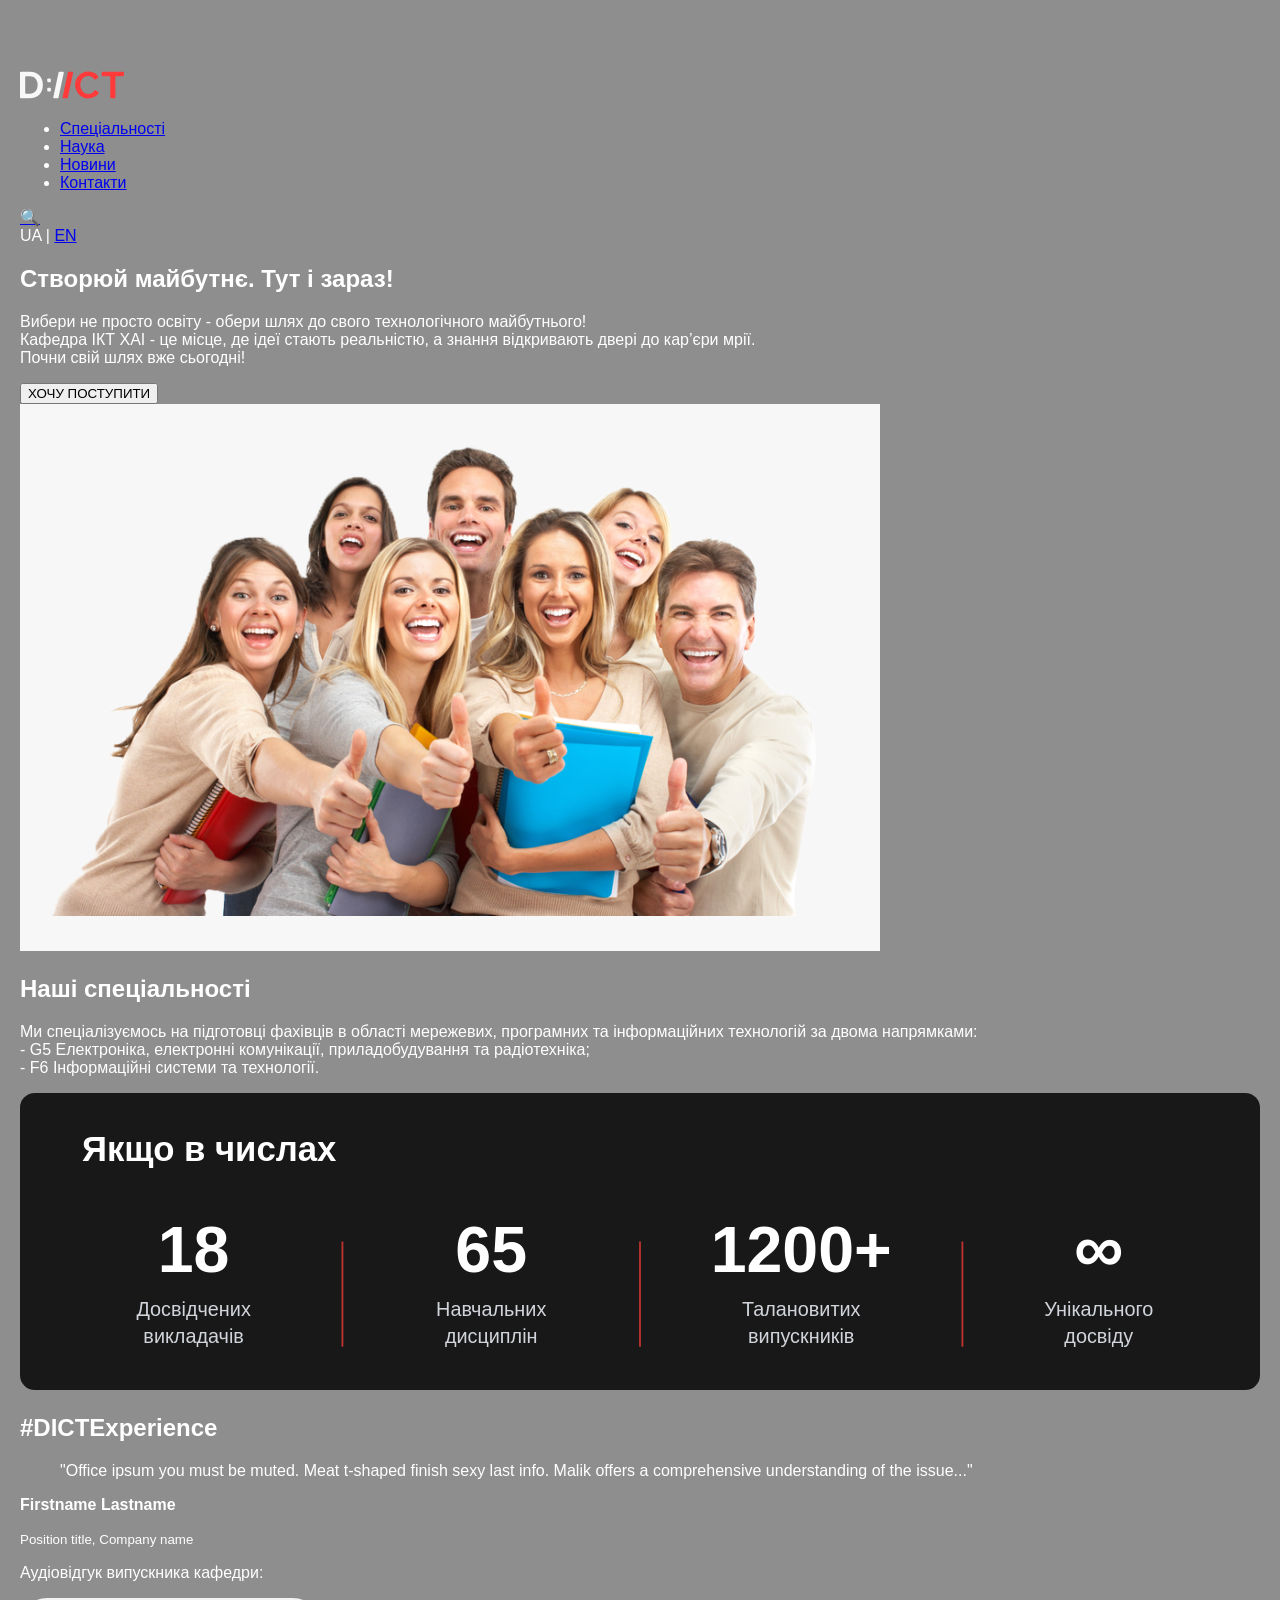
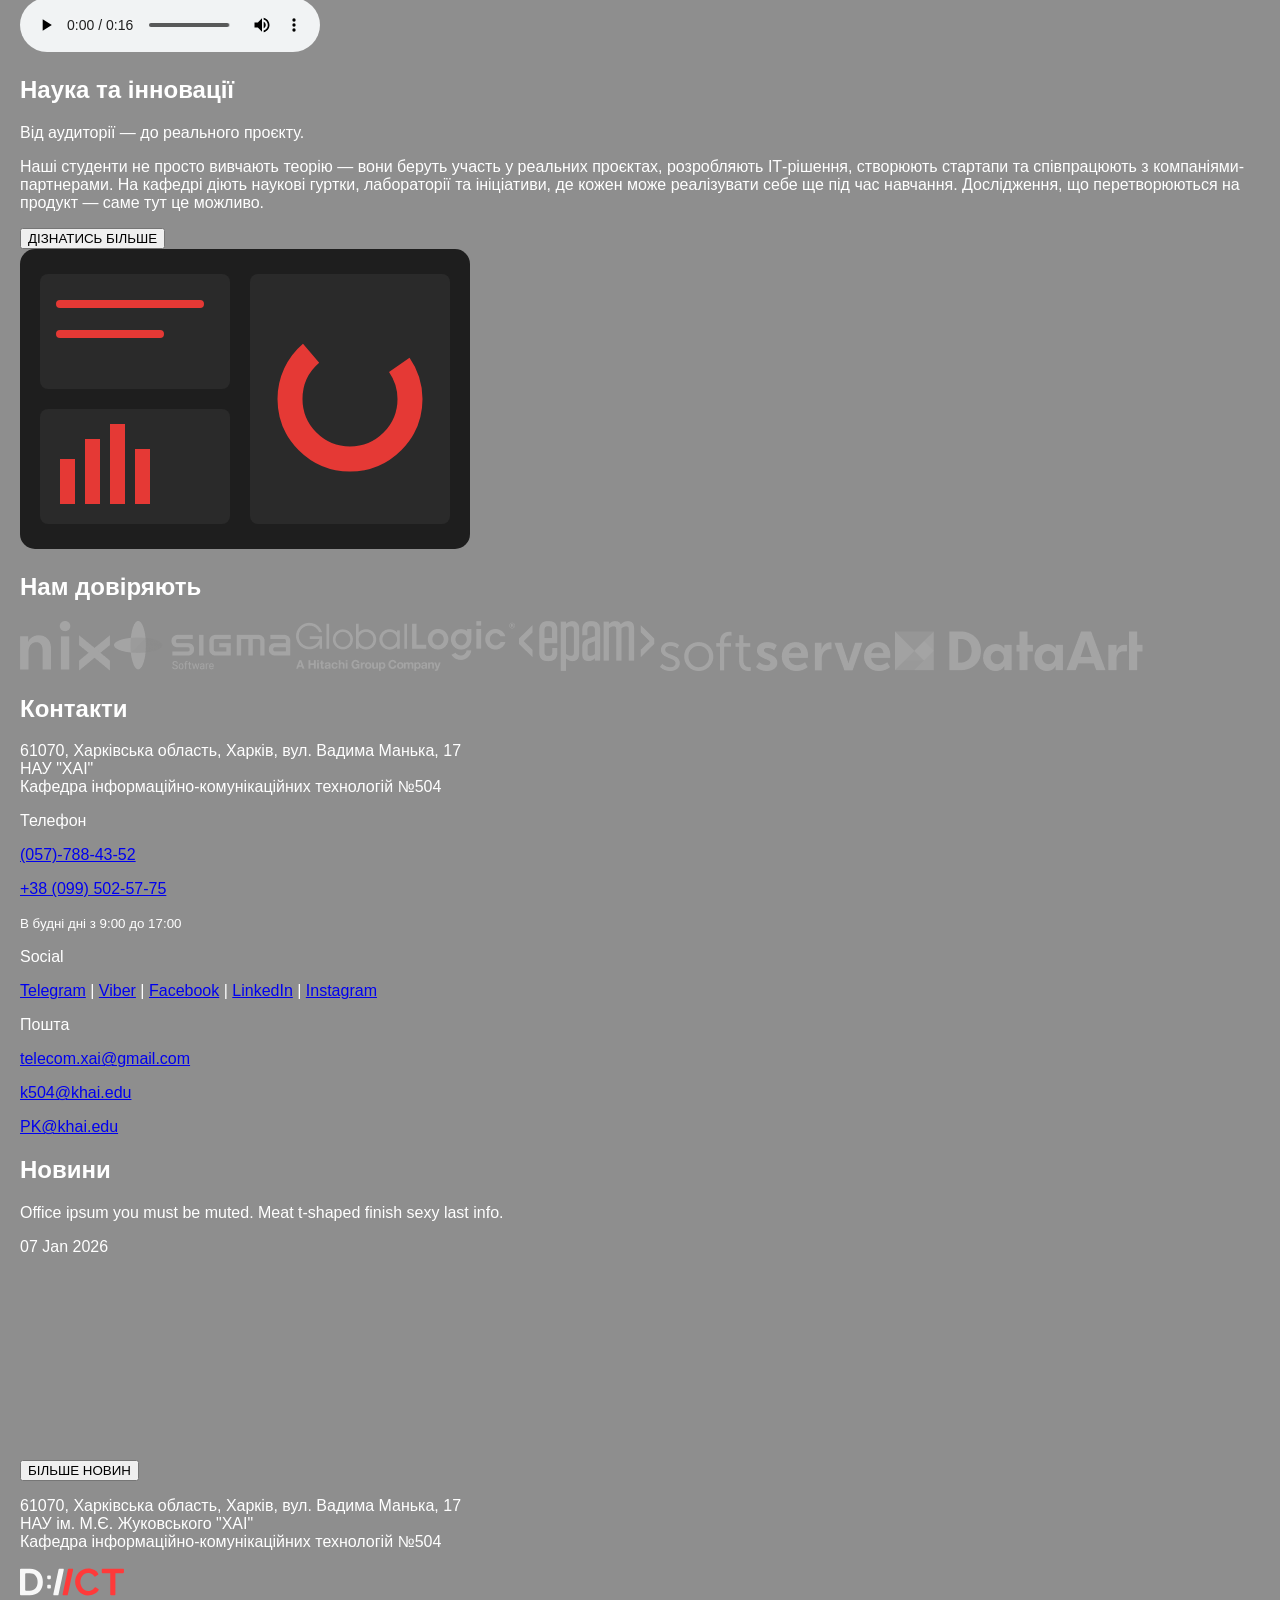
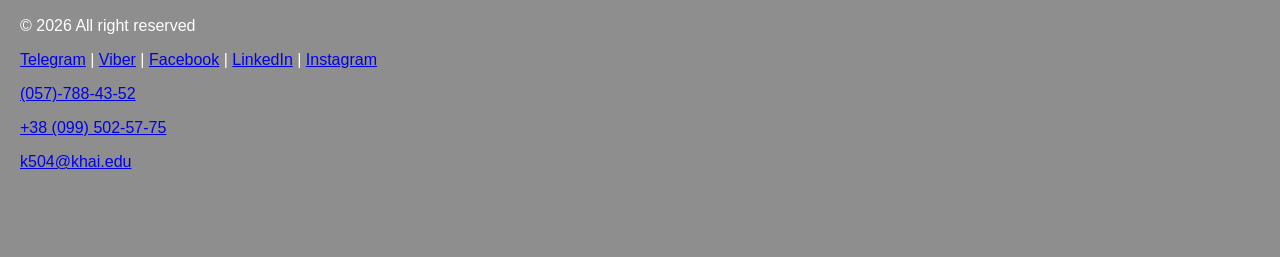
==== index.html @ b4840b9c "Add structural and media elements Practical work #3: structural and media elements" ====
<!doctype html>
<html lang="uk">

<head>
    <meta charset="UTF-8">
    <meta name="viewport"
          content="width=device-width, user-scalable=no, initial-scale=1.0, maximum-scale=1.0, minimum-scale=1.0">
    <meta http-equiv="X-UA-Compatible" content="ie=edge">
    <title>Homepage | Department of Information and Communication Technologies</title>
    <link rel="stylesheet" href="css/style.css">
</head>

<body>

<!-- Верхній колонтитул сайту -->
<header>
    <a href="#" class="logo">
        <img src="images/logo.svg" alt="Логотип кафедри ІКТ" title="Кафедра ІКТ №504">
    </a>

    <nav>
        <ul>
            <li><a href="#specialties">Спеціальності</a></li>
            <li><a href="#science">Наука</a></li>
            <li><a href="#news">Новини</a></li>
            <li><a href="#contact">Контакти</a></li>
        </ul>
    </nav>

    <div class="header-actions">
        <a href="#" class="search-btn" title="Пошук по сайту">🔍</a>
        <div class="lang-switch">
            <span>UA</span> | <a href="#">EN</a>
        </div>
    </div>
</header>

<!-- Основна частина сторінки -->
<main>

    <!-- Банер сайту -->
    <section id="banner">
        <div class="banner-content">
            <h1>Створюй майбутнє. Тут і зараз!</h1>
            <p>
                Вибери не просто освіту - обери шлях до свого технологічного майбутнього!<br>
                Кафедра ІКТ ХАІ - це місце, де ідеї стають реальністю, а знання відкривають двері до кар’єри мрії.<br>
                Почни свій шлях вже сьогодні!
            </p>
            <button type="button">ХОЧУ ПОСТУПИТИ</button>
        </div>
        <div class="banner-media">
            <img src="images/banner-student.png" alt="Студент кафедри ІКТ" title="Створюй майбутнє разом з ІКТ">
        </div>
    </section>

    <!-- Розділ "Наші спеціальності" -->
    <section id="specialties">
        <h2>Наші спеціальності</h2>
        <p>
            Ми спеціалізуємось на підготовці фахівців в області мережевих,
            програмних та інформаційних технологій за двома напрямками: <br>
            - G5 Електроніка, електронні комунікації, приладобудування та радіотехніка;<br>
            - F6 Інформаційні системи та технології.
    </section>

    <!-- Розділ "Якщо в числах" -->
    <section id="stats">
        <img src="images/stats.svg" alt="Кафедра ІКТ у числах" title="Статистика кафедри ІКТ">
    </section>

    <!-- Розділ з відгуками випускників -->
    <section id="reviews">
        <h2>#DICTExperience</h2>
        <div class="reviews-carousel">
            <article class="review-card">
                <blockquote>"Office ipsum you must be muted. Meat t-shaped finish sexy last info. Malik offers a comprehensive understanding of the issue..."</blockquote>
                <p><strong>Firstname Lastname</strong></p>
                <small>Position title, Company name</small>
            </article>
        </div>

        <!-- Аудіоелемент з керуванням відтворенням -->
        <div class="audio-feedback">
            <p>Аудіовідгук випускника кафедри:</p>
            <audio controls>
                <source src="media/audio-review.mp3" type="audio/mpeg">
                <!-- Не знайшла реальні аудіовідгуки.-->
            </audio>
        </div>
    </section>

    <!-- Розділ "Наука та інновації" -->
    <section id="science">
        <div class="science-content">
            <h2>Наука та інновації</h2>
            <p>Від аудиторії — до реального проєкту.</p>
            <p>
                Наші студенти не просто вивчають теорію — вони беруть участь у реальних проєктах, розробляють ІТ-рішення,
                створюють стартапи та співпрацюють з компаніями-партнерами. На кафедрі діють наукові гуртки, лабораторії та
                ініціативи, де кожен може реалізувати себе ще під час навчання.
                Дослідження, що перетворюються на продукт — саме тут це можливо.
            </p>
            <button type="button">ДІЗНАТИСЬ БІЛЬШЕ</button>
        </div>
        <div class="science-media">
            <img src="images/science-dashboard.svg" alt="Панель аналітики та науки" title="Наука та інновації в ІКТ">
        </div>
    </section>

    <!-- Розділ "Нам довіряють" -->
    <section id="partners">
        <h2>Нам довіряють</h2>
        <div class="partners-logos">
            <img src="images/nix.png" alt="Логотип NIX" title="Компанія NIX">
            <img src="images/sigma.png" alt="Логотип Sigma Software" title="Компанія Sigma Software">
            <img src="images/globallogic.png" alt="Логотип GlobalLogic" title="Компанія GlobalLogic">
            <img src="images/epam.png" alt="Логотип EPAM" title="Компанія EPAM">
            <img src="images/softserve.png" alt="Логотип SoftServe" title="Компанія SoftServe">
            <img src="images/dataart.png" alt="Логотип DataArt" title="Компанія DataArt">
        </div>
    </section>

    <!-- Розділ "Контакти" -->
    <section id="contact">
        <h2>Контакти</h2>
        <p>61070, Харківська область, Харків, вул. Вадима Манька, 17 <br>
            НАУ "ХАІ"<br>
            Кафедра інформаційно-комунікаційних технологій №504</p>

        <div class="contacts-grid">
            <div class="contact-col">
                <p>Телефон</p>
                <p><a href="tel:+380577884352">(057)-788-43-52</a></p>
                <p><a href="tel:+380995025775">+38 (099) 502-57-75</a></p>
                <small>В будні дні з 9:00 до 17:00</small>
            </div>
            <div class="contact-col">
                <p>Social</p>
                <p>
                    <a href="#">Telegram</a> | <a href="#">Viber</a> | <a href="#">Facebook</a> | <a href="#">LinkedIn</a> | <a href="#">Instagram</a>
                </p>
            </div>
            <div class="contact-col">
                <p>Пошта</p>
                <p><a href="mailto:telecom.xai@gmail.com">telecom.xai@gmail.com</a></p>
                <p><a href="mailto:k504@khai.edu">k504@khai.edu</a></p>
                <p><a href="mailto:PK@khai.edu">PK@khai.edu</a></p>
            </div>
        </div>
    </section>

    <!-- Розділ "Новини" -->
    <section id="news">
        <h2>Новини</h2>
        <div class="news-list">
            <article class="news-card">
                <p>Office ipsum you must be muted. Meat t-shaped finish sexy last info.</p>
                <time datetime="2026-01-07">07 Jan 2026</time>
            </article>
        </div>

        <!-- Відео без елементів керування з автоматичним запуском -->
        <div class="news-video">
            <video autoplay muted loop playsinline width="400">
                <source src="media/news-video.mp4" type="video/mp4">
                Ваш браузер не підтримує відео.
            </video>
        </div>

        <button type="button">БІЛЬШЕ НОВИН</button>
    </section>

</main>

<!-- Нижній колонтитул сайту -->
<footer>
    <div class="footer-address">
        <p>61070, Харківська область, Харків, вул. Вадима Манька, 17 <br>
            НАУ ім. М.Є. Жуковського "ХАІ"<br>
            Кафедра інформаційно-комунікаційних технологій №504</p>
    </div>
    <div class="footer-center">
        <img src="images/logo.svg" alt="Логотип кафедри ІКТ" title="Кафедра ІКТ №504">
        <p>&copy; 2026 All right reserved</p>
        <div class="footer-socials">
            <a href="#">Telegram</a> | <a href="#">Viber</a> | <a href="#">Facebook</a> | <a href="#">LinkedIn</a> | <a href="#">Instagram</a>
        </div>
    </div>
    <div class="footer-contacts">
        <p><a href="tel:+380577884352">(057)-788-43-52</a></p>
        <p><a href="tel:+380995025775">+38 (099) 502-57-75</a></p>
        <p><a href="mailto:k504@khai.edu">k504@khai.edu</a></p>
    </div>
</footer>

<script src="js/main.js"></script>
</body>
</html>
---- css/style.css ----
body {
    font-family: Arial, sans-serif;
    background-color: #8E8E8E;
    color: #FFF;
    max-width: 1280px;
    margin: 50px auto;
    padding: 20px;
}
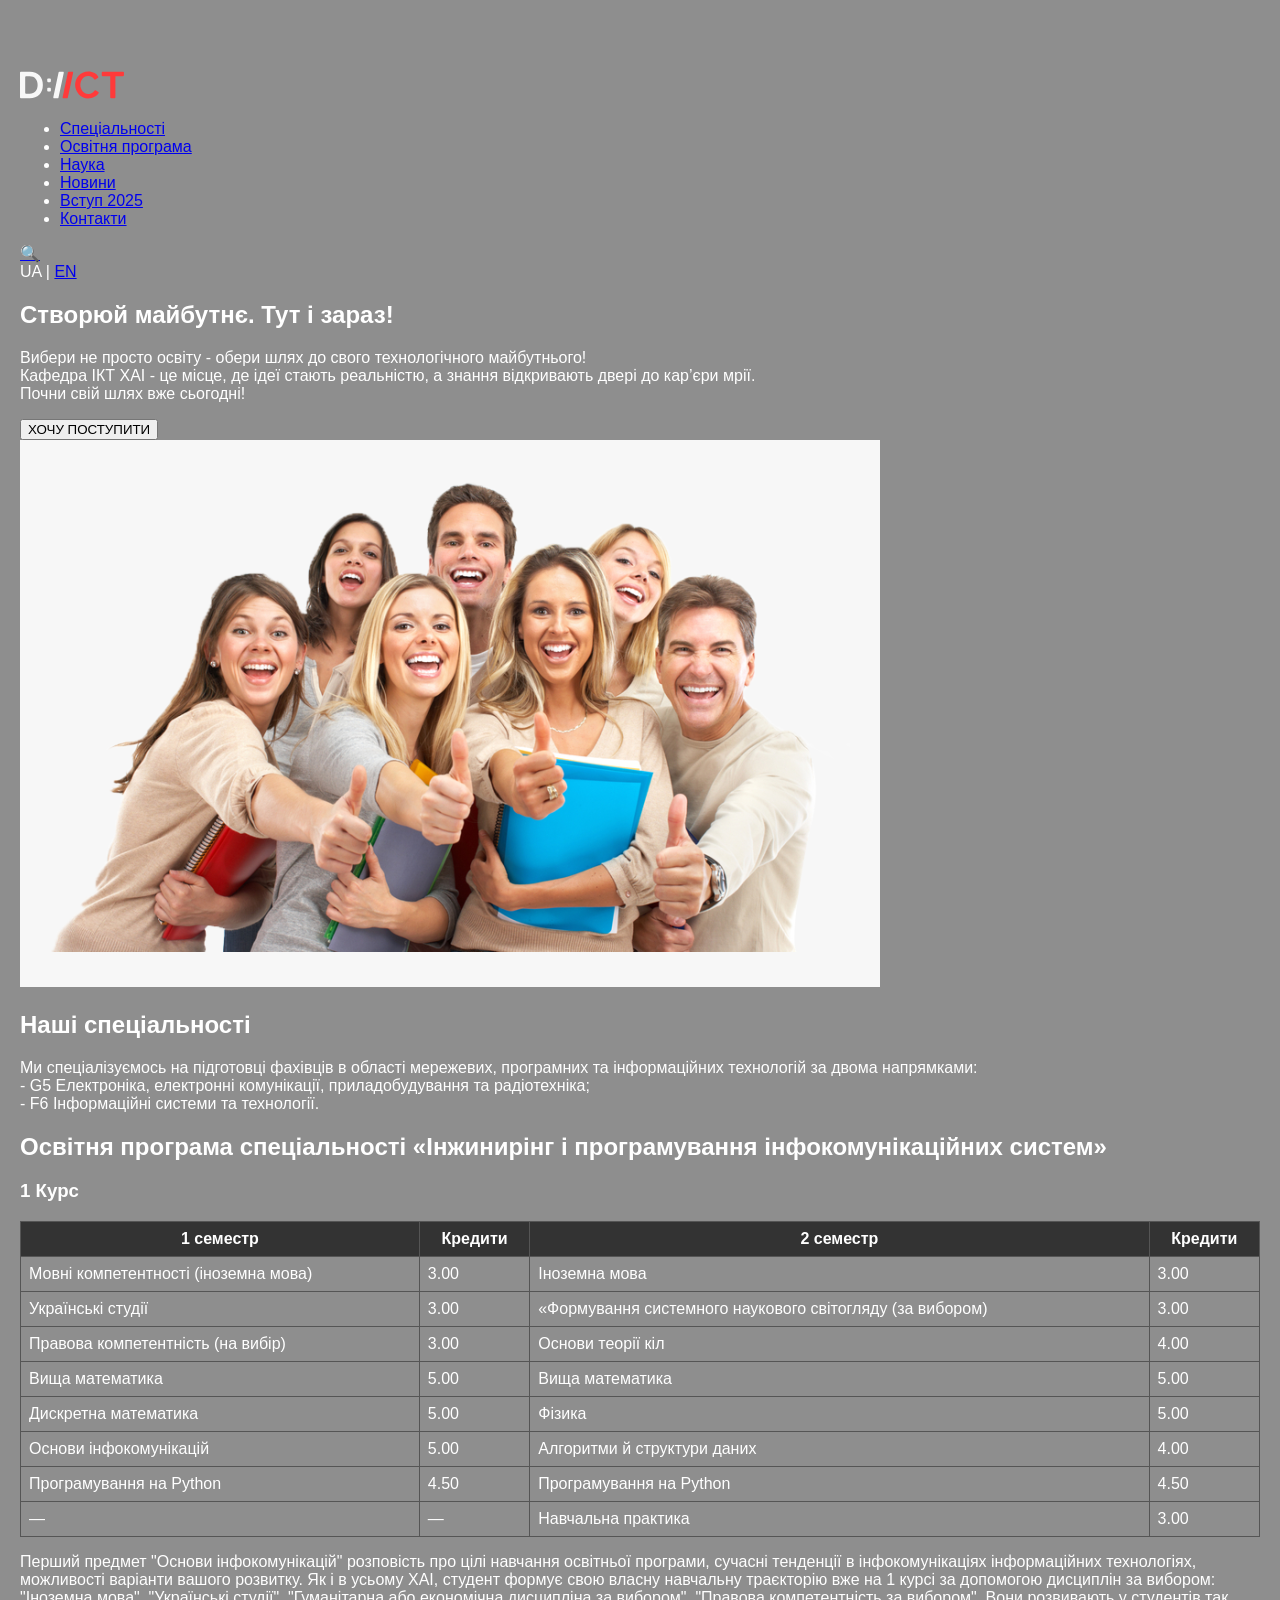
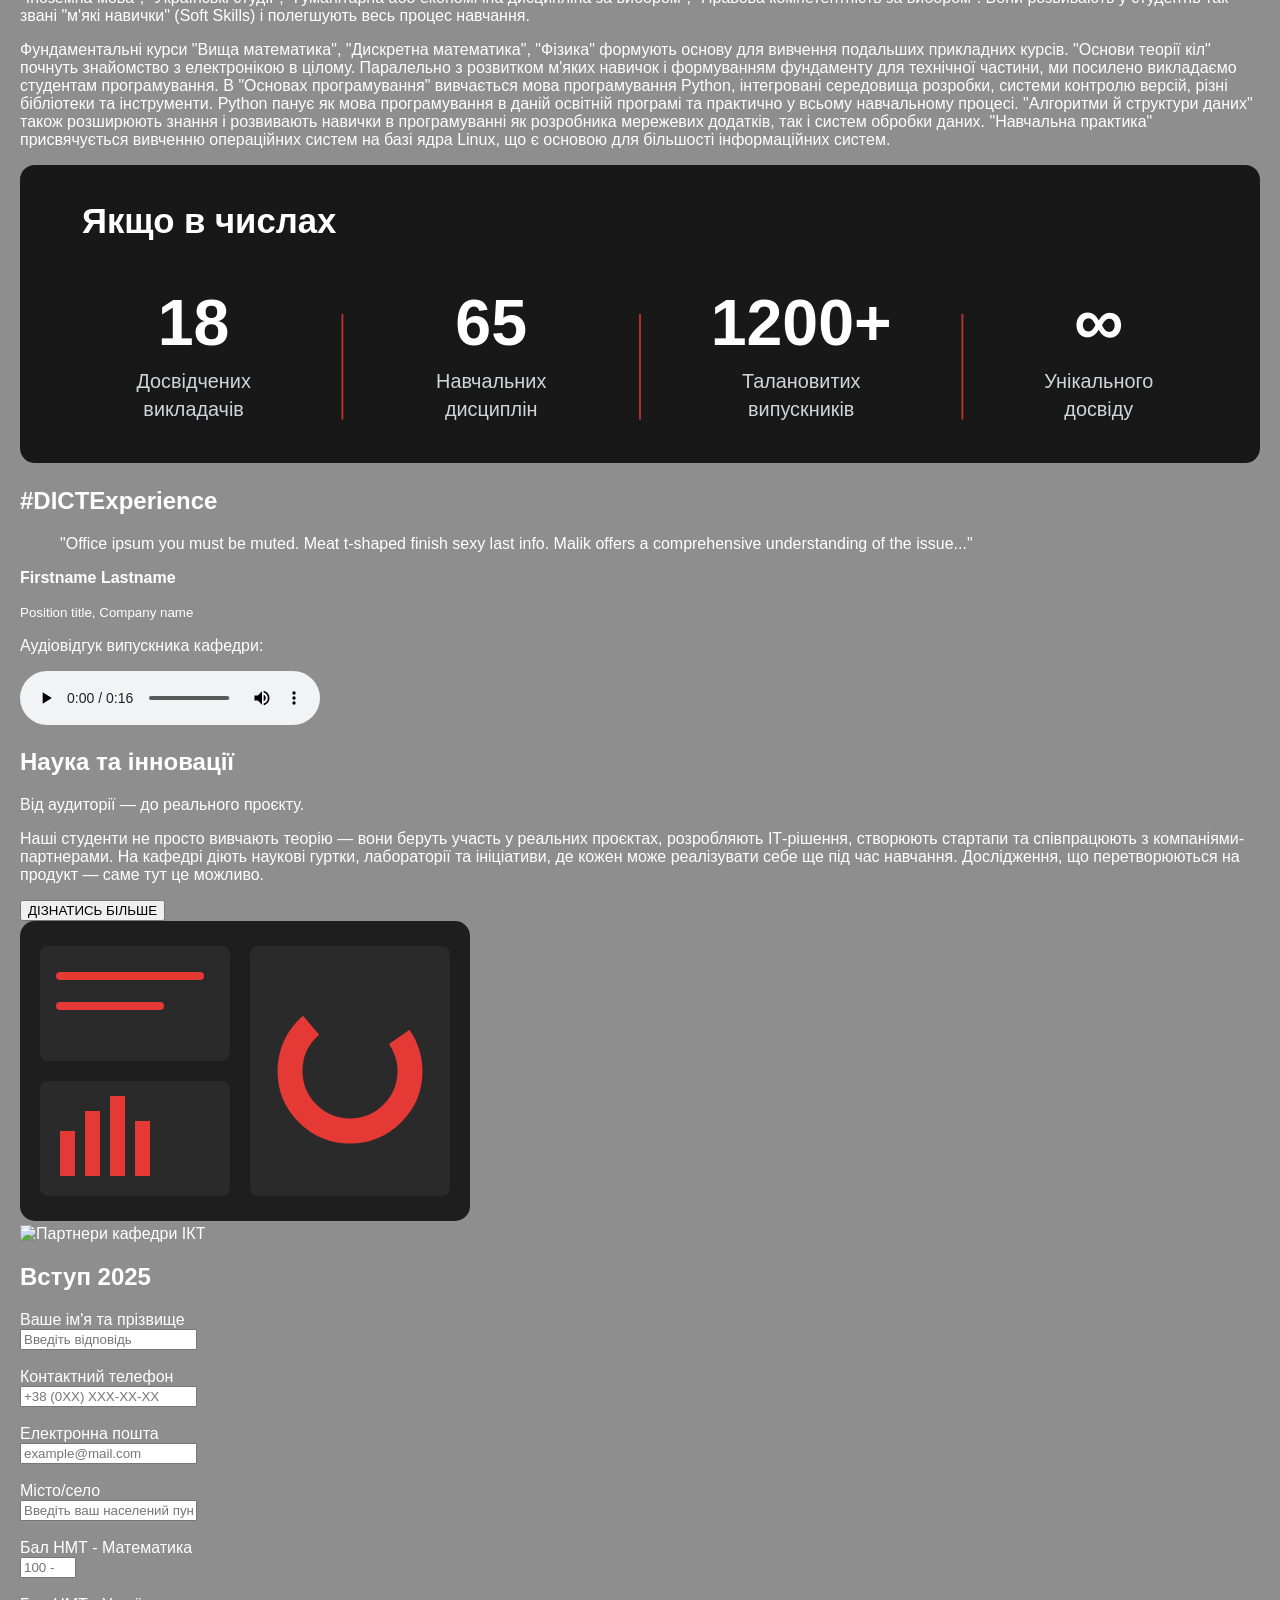
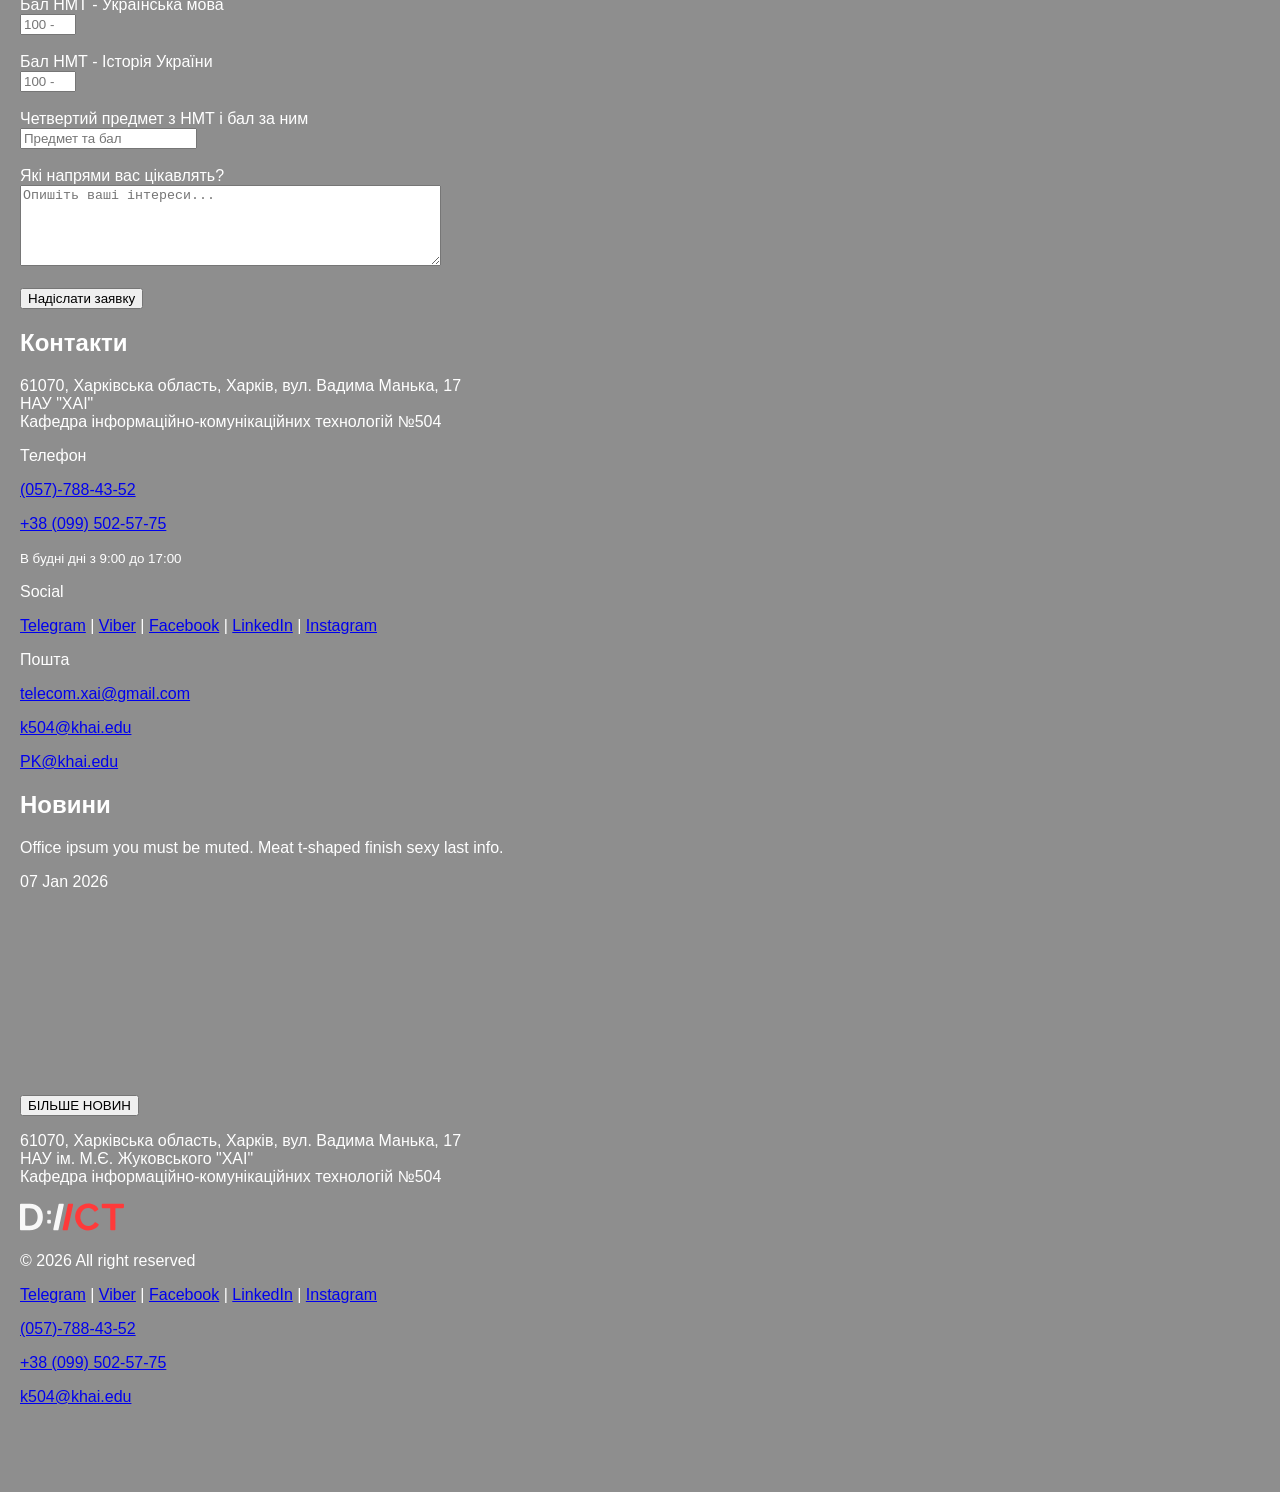
==== commit 117bebea: "Add table and form elements Practical work #4: add table and form" ====
--- a/index.html
+++ b/index.html
@@ -21,8 +21,10 @@
     <nav>
         <ul>
             <li><a href="#specialties">Спеціальності</a></li>
+            <li><a href="#curriculum">Освітня програма</a></li>
             <li><a href="#science">Наука</a></li>
             <li><a href="#news">Новини</a></li>
+            <li><a href="#admission">Вступ 2025</a></li>
             <li><a href="#contact">Контакти</a></li>
         </ul>
     </nav>
@@ -62,6 +64,83 @@
             програмних та інформаційних технологій за двома напрямками: <br>
             - G5 Електроніка, електронні комунікації, приладобудування та радіотехніка;<br>
             - F6 Інформаційні системи та технології.
+        </p>
+    </section>
+
+    <!-- Освітня програма: Таблиця для 1 курсу та опис дисциплін -->
+    <section id="curriculum">
+        <h2>Освітня програма спеціальності «Інжинирінг і програмування інфокомунікаційних систем»</h2>
+        <h3>1 Курс</h3>
+
+        <table style="border-collapse: collapse; width: 100%; border: 1px solid #555;">
+            <thead>
+            <tr style="background-color: #333;">
+                <th style="border: 1px solid #555; padding: 8px;">1 семестр</th>
+                <th style="border: 1px solid #555; padding: 8px;">Кредити</th>
+                <th style="border: 1px solid #555; padding: 8px;">2 семестр</th>
+                <th style="border: 1px solid #555; padding: 8px;">Кредити</th>
+            </tr>
+            </thead>
+            <tbody>
+            <tr>
+                <td style="border: 1px solid #555; padding: 8px;">Мовні компетентності (іноземна мова)</td>
+                <td style="border: 1px solid #555; padding: 8px;">3.00</td>
+                <td style="border: 1px solid #555; padding: 8px;">Іноземна мова</td>
+                <td style="border: 1px solid #555; padding: 8px;">3.00</td>
+            </tr>
+            <tr>
+                <td style="border: 1px solid #555; padding: 8px;">Українські студії</td>
+                <td style="border: 1px solid #555; padding: 8px;">3.00</td>
+                <td style="border: 1px solid #555; padding: 8px;">«Формування системного наукового світогляду (за вибором)</td>
+                <td style="border: 1px solid #555; padding: 8px;">3.00</td>
+            </tr>
+            <tr>
+                <td style="border: 1px solid #555; padding: 8px;">Правова компетентність (на вибір)</td>
+                <td style="border: 1px solid #555; padding: 8px;">3.00</td>
+                <td style="border: 1px solid #555; padding: 8px;">Основи теорії кіл</td>
+                <td style="border: 1px solid #555; padding: 8px;">4.00</td>
+            </tr>
+            <tr>
+                <td style="border: 1px solid #555; padding: 8px;">Вища математика</td>
+                <td style="border: 1px solid #555; padding: 8px;">5.00</td>
+                <td style="border: 1px solid #555; padding: 8px;">Вища математика</td>
+                <td style="border: 1px solid #555; padding: 8px;">5.00</td>
+            </tr>
+            <tr>
+                <td style="border: 1px solid #555; padding: 8px;">Дискретна математика</td>
+                <td style="border: 1px solid #555; padding: 8px;">5.00</td>
+                <td style="border: 1px solid #555; padding: 8px;">Фізика</td>
+                <td style="border: 1px solid #555; padding: 8px;">5.00</td>
+            </tr>
+            <tr>
+                <td style="border: 1px solid #555; padding: 8px;">Основи інфокомунікацій</td>
+                <td style="border: 1px solid #555; padding: 8px;">5.00</td>
+                <td style="border: 1px solid #555; padding: 8px;">Алгоритми й структури даних</td>
+                <td style="border: 1px solid #555; padding: 8px;">4.00</td>
+            </tr>
+            <tr>
+                <td style="border: 1px solid #555; padding: 8px;">Програмування на Python</td>
+                <td style="border: 1px solid #555; padding: 8px;">4.50</td>
+                <td style="border: 1px solid #555; padding: 8px;">Програмування на Python</td>
+                <td style="border: 1px solid #555; padding: 8px;">4.50</td>
+            </tr>
+            <tr>
+                <td style="border: 1px solid #555; padding: 8px;">—</td>
+                <td style="border: 1px solid #555; padding: 8px;">—</td>
+                <td style="border: 1px solid #555; padding: 8px;">Навчальна практика</td>
+                <td style="border: 1px solid #555; padding: 8px;">3.00</td>
+            </tr>
+            </tbody>
+        </table>
+
+        <div class="curriculum-description">
+            <p>
+                Перший предмет "Основи інфокомунікацій" розповість про цілі навчання освітньої програми, сучасні тенденції в інфокомунікаціях інформаційних технологіях, можливості варіанти вашого розвитку. Як і в усьому ХАІ, студент формує свою власну навчальну траєкторію вже на 1 курсі за допомогою дисциплін за вибором: "Іноземна мова", "Українські студії", "Гуманітарна або економічна дисципліна за вибором", "Правова компетентність за вибором". Вони розвивають у студентів так звані "м'які навички" (Soft Skills) і полегшують весь процес навчання.
+            </p>
+            <p>
+                Фундаментальні курси "Вища математика", "Дискретна математика", "Фізика" формують основу для вивчення подальших прикладних курсів. "Основи теорії кіл" почнуть знайомство з електронікою в цілому. Паралельно з розвитком м'яких навичок і формуванням фундаменту для технічної частини, ми посилено викладаємо студентам програмування. В "Основах програмування" вивчається мова програмування Python, інтегровані середовища розробки, системи контролю версій, різні бібліотеки та інструменти. Python панує як мова програмування в даній освітній програмі та практично у всьому навчальному процесі. "Алгоритми й структури даних" також розширюють знання і розвивають навички в програмуванні як розробника мережевих додатків, так і систем обробки даних. "Навчальна практика" присвячується вивченню операційних систем на базі ядра Linux, що є основою для більшості інформаційних систем.
+            </p>
+        </div>
     </section>
 
     <!-- Розділ "Якщо в числах" -->
@@ -85,7 +164,7 @@
             <p>Аудіовідгук випускника кафедри:</p>
             <audio controls>
                 <source src="media/audio-review.mp3" type="audio/mpeg">
-                <!-- Не знайшла реальні аудіовідгуки.-->
+                Ваш браузер не підтримує аудіоелемент.
             </audio>
         </div>
     </section>
@@ -110,15 +189,60 @@
 
     <!-- Розділ "Нам довіряють" -->
     <section id="partners">
-        <h2>Нам довіряють</h2>
-        <div class="partners-logos">
-            <img src="images/nix.png" alt="Логотип NIX" title="Компанія NIX">
-            <img src="images/sigma.png" alt="Логотип Sigma Software" title="Компанія Sigma Software">
-            <img src="images/globallogic.png" alt="Логотип GlobalLogic" title="Компанія GlobalLogic">
-            <img src="images/epam.png" alt="Логотип EPAM" title="Компанія EPAM">
-            <img src="images/softserve.png" alt="Логотип SoftServe" title="Компанія SoftServe">
-            <img src="images/dataart.png" alt="Логотип DataArt" title="Компанія DataArt">
-        </div>
+        <img src="images/partners.svg" alt="Партнери кафедри ІКТ" title="Нам довіряють">
+    </section>
+
+    <!-- Розділ: Форма зворотного зв'язку з абітурієнтами -->
+    <section id="admission">
+        <h2>Вступ 2025</h2>
+        <form action="#" method="post">
+            <div class="form-group">
+                <label for="fullName">Ваше ім'я та прізвище</label><br>
+                <input type="text" id="fullName" name="fullName" placeholder="Введіть відповідь" required>
+            </div>
+            <br>
+            <div class="form-group">
+                <label for="phone">Контактний телефон</label><br>
+                <input type="tel" id="phone" name="phone" placeholder="+38 (0XX) XXX-XX-XX" required>
+            </div>
+            <br>
+            <div class="form-group">
+                <label for="email">Електронна пошта</label><br>
+                <input type="email" id="email" name="email" placeholder="example@mail.com" required>
+            </div>
+            <br>
+            <div class="form-group">
+                <label for="city">Місто/село</label><br>
+                <input type="text" id="city" name="city" placeholder="Введіть ваш населений пункт">
+            </div>
+            <br>
+            <div class="form-group">
+                <label for="nmtMath">Бал НМТ - Математика</label><br>
+                <input type="number" id="nmtMath" name="nmtMath" min="100" max="200" placeholder="100 - 200">
+            </div>
+            <br>
+            <div class="form-group">
+                <label for="nmtUa">Бал НМТ - Українська мова</label><br>
+                <input type="number" id="nmtUa" name="nmtUa" min="100" max="200" placeholder="100 - 200">
+            </div>
+            <br>
+            <div class="form-group">
+                <label for="nmtHist">Бал НМТ - Історія України</label><br>
+                <input type="number" id="nmtHist" name="nmtHist" min="100" max="200" placeholder="100 - 200">
+            </div>
+            <br>
+            <div class="form-group">
+                <label for="nmtFourth">Четвертий предмет з НМТ і бал за ним</label><br>
+                <input type="text" id="nmtFourth" name="nmtFourth" placeholder="Предмет та бал">
+            </div>
+            <br>
+            <div class="form-group">
+                <label for="interests">Які напрями вас цікавлять?</label><br>
+                <textarea id="interests" name="interests" rows="5" cols="50" placeholder="Опишіть ваші інтереси..."></textarea>
+            </div>
+            <br>
+            <button type="submit">Надіслати заявку</button>
+        </form>
     </section>
 
     <!-- Розділ "Контакти" -->
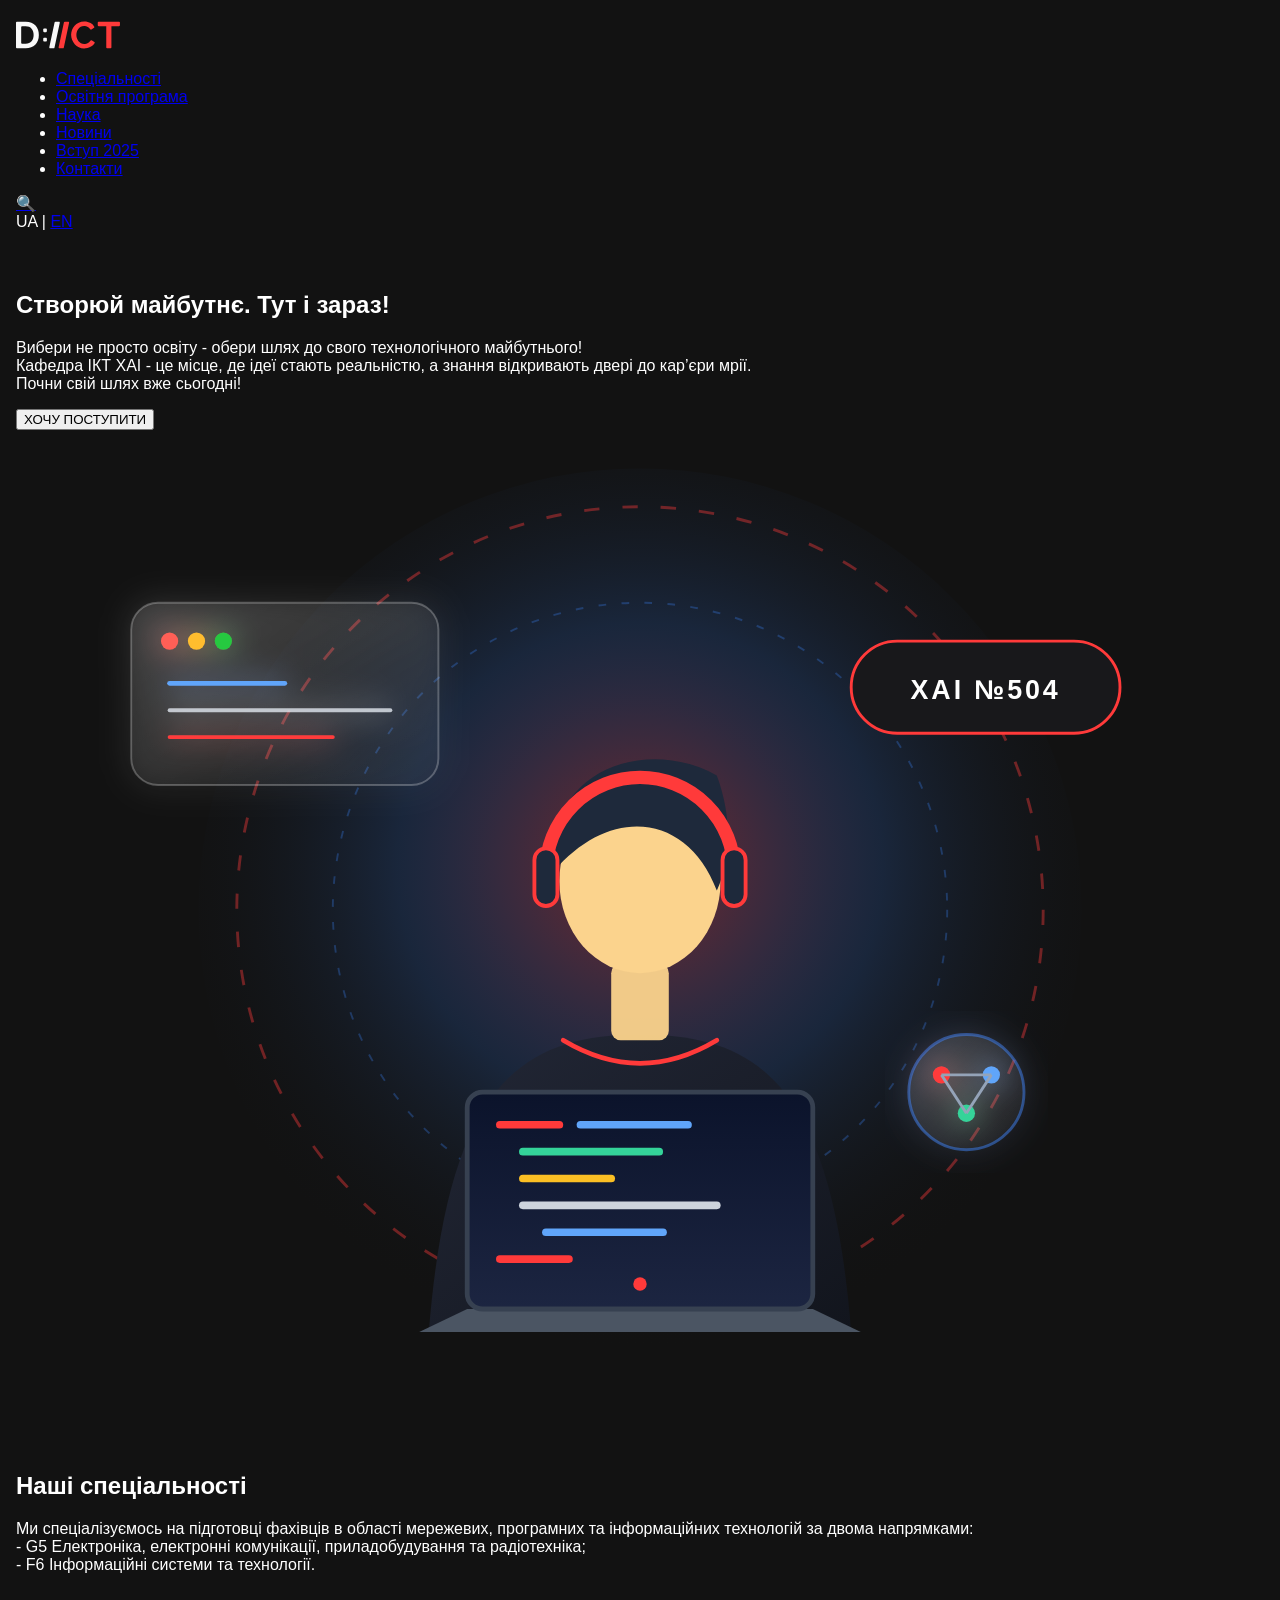
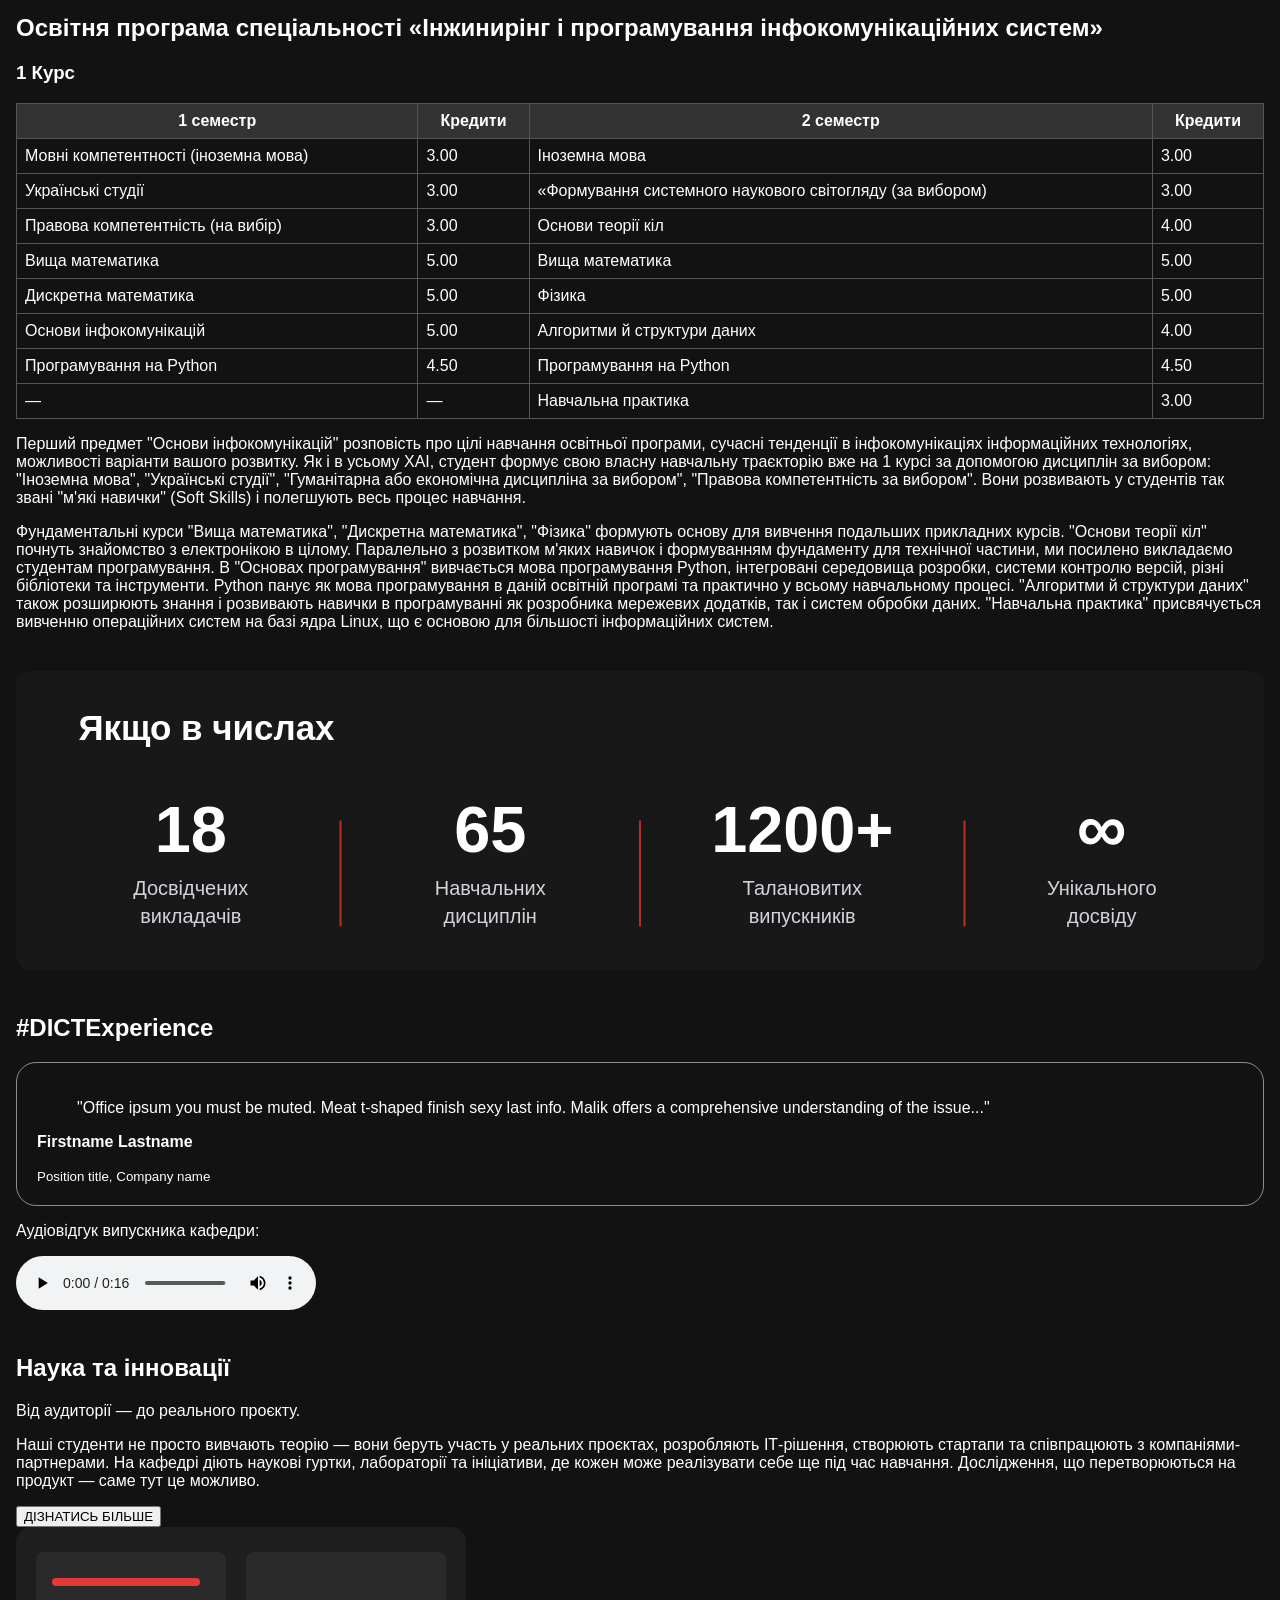
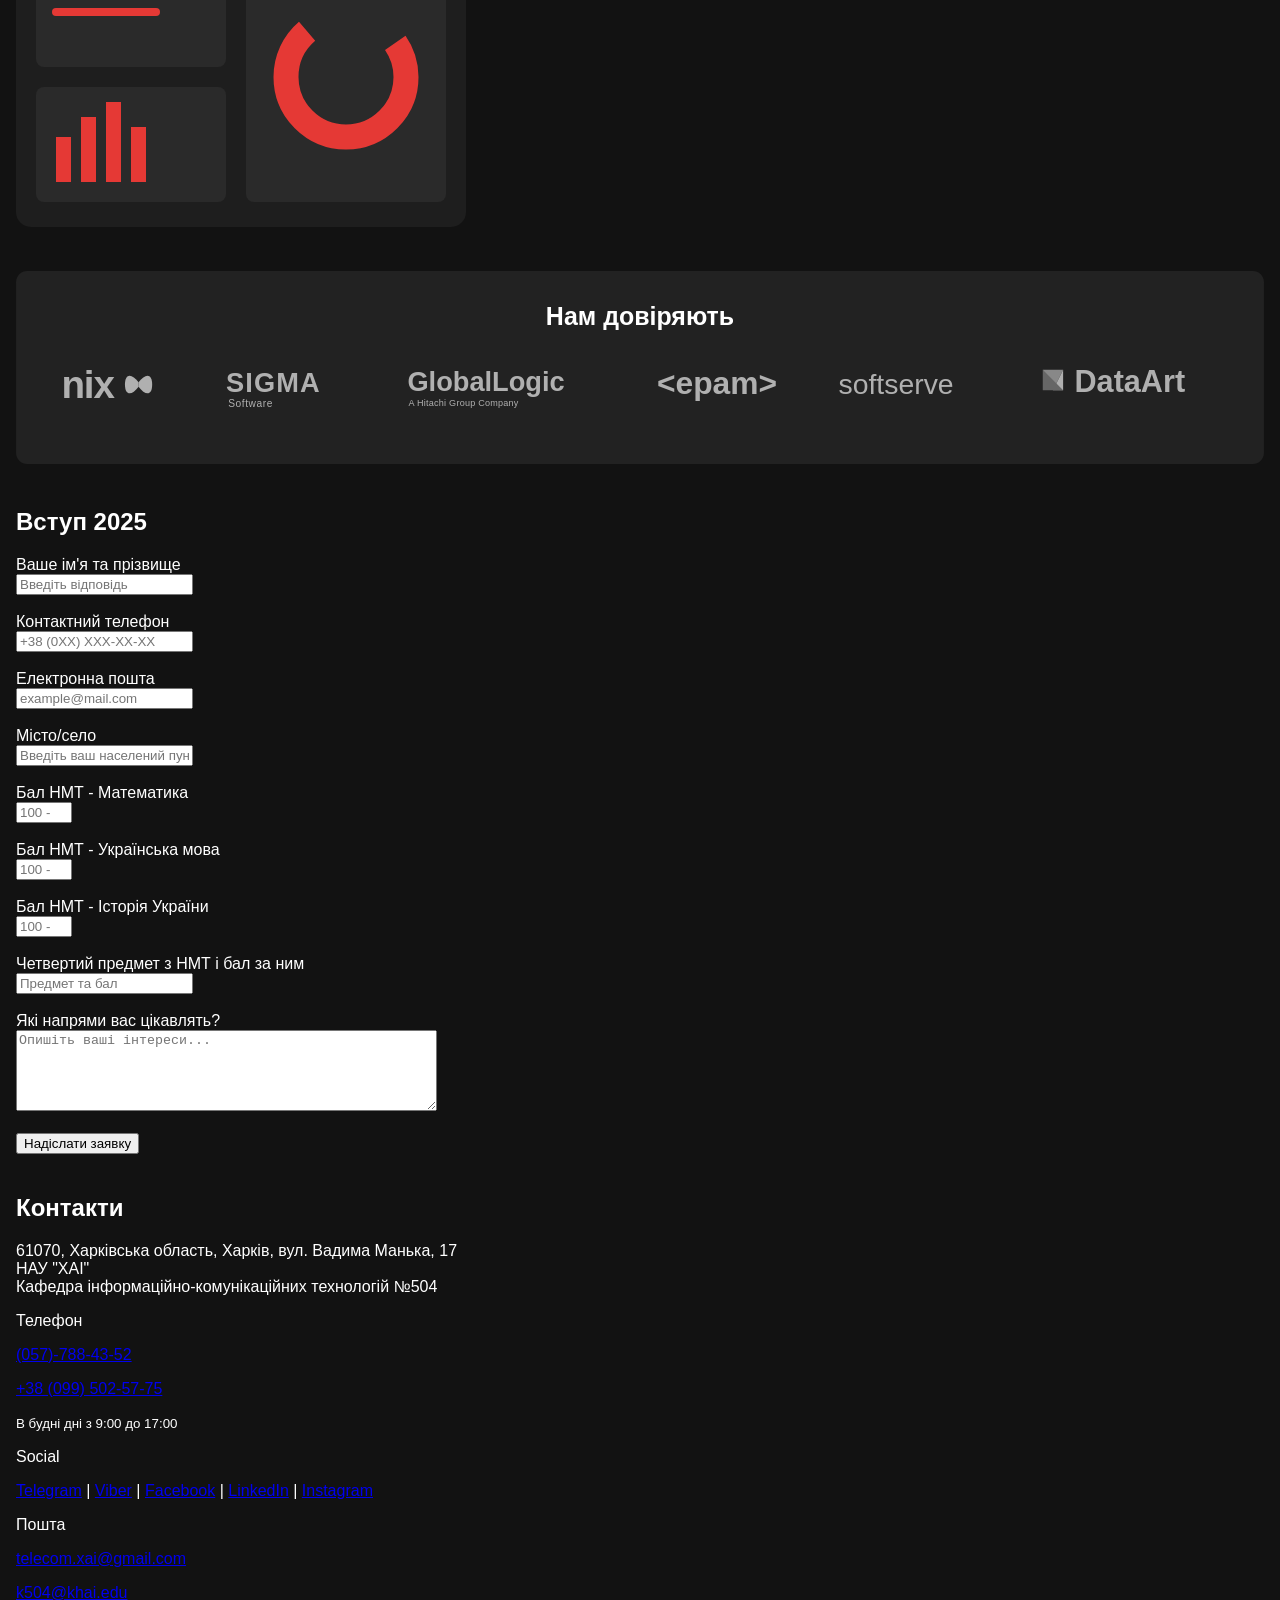
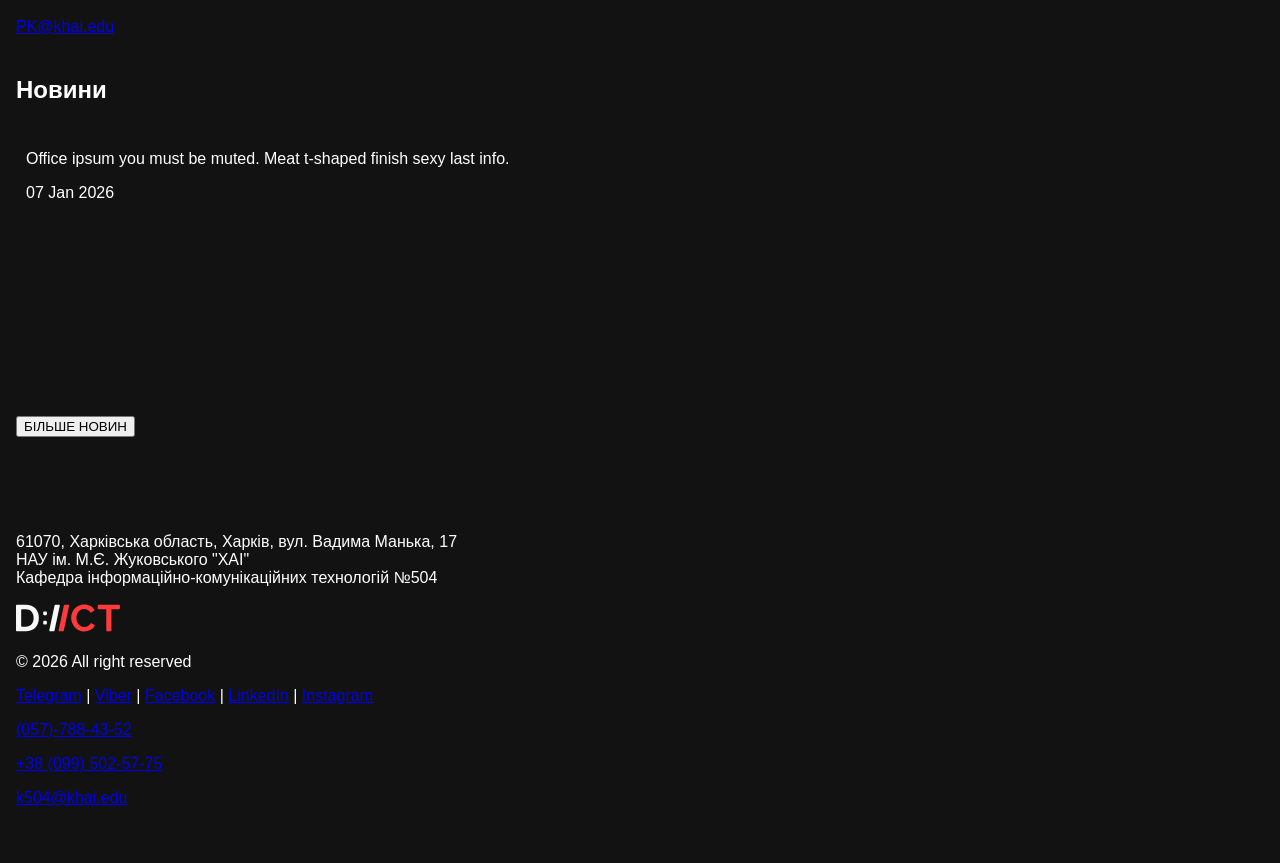
==== commit f9271ab9: "Practical work #5: implement CSS box-model styles and update assets" ====
--- a/index.html
+++ b/index.html
@@ -52,7 +52,7 @@
             <button type="button">ХОЧУ ПОСТУПИТИ</button>
         </div>
         <div class="banner-media">
-            <img src="images/banner-student.png" alt="Студент кафедри ІКТ" title="Створюй майбутнє разом з ІКТ">
+            <img src="images/banner-student.svg" alt="Студент кафедри ІКТ" title="Створюй майбутнє разом з ІКТ">
         </div>
     </section>
 
--- a/css/style.css
+++ b/css/style.css
@@ -1,8 +1,75 @@
+/* ==========================================================================
+   Базові налаштування блокової моделі
+   ========================================================================== */
+*,
+*::before,
+*::after {
+    box-sizing: border-box;
+}
+
+/* ==========================================================================
+   2. Загальні стилі сторінки (body)
+   ========================================================================== */
 body {
+    max-width: 80em;
+    margin: 0 auto;
+    padding: 0 16px;
     font-family: Arial, sans-serif;
-    background-color: #8E8E8E;
-    color: #FFF;
-    max-width: 1280px;
-    margin: 50px auto;
+    color: #ffffff;
+    background-color: #121212;
+}
+
+/* ==========================================================================
+   3. Стилізація шапки сайту (header)
+   ========================================================================== */
+header {
+    padding: 20px 0;
+}
+
+/* ==========================================================================
+   4. Стилізація розділів сайту (section) та карток
+   ========================================================================== */
+/* Злиття відступів (margin collapsing) формує рівно 40px між сусідніми секціями */
+section {
+    margin: 40px 0;
+}
+
+/* Картки спеціальностей */
+.specialties-cards .specialty-card {
     padding: 20px;
+    border: 1px solid #8E8E8E;
+    border-radius: 20px;
+}
+
+/* Елементи статистики "Якщо в числах" */
+.stats-grid .stat-item {
+    padding: 10px;
+}
+
+.stats-grid .stat-item:not(:last-child) {
+    border-left: 1px solid #FF3A3A;
+}
+
+/* Картки відгуків випускників */
+.reviews-carousel .review-card {
+    padding: 20px;
+    border: 1px solid #8E8E8E;
+    border-radius: 20px;
+}
+
+/* Картки новин */
+.news-list .news-card:not(:last-child) {
+    border-left: 1px solid #FF3A3A;
+}
+
+.news-list .news-card .news-card-content,
+.news-list .news-card {
+    padding: 10px;
+}
+
+/* ==========================================================================
+   5. Стилізація нижнього колонтитулу (footer)
+   ========================================================================== */
+footer {
+    padding: 40px 0;
 }
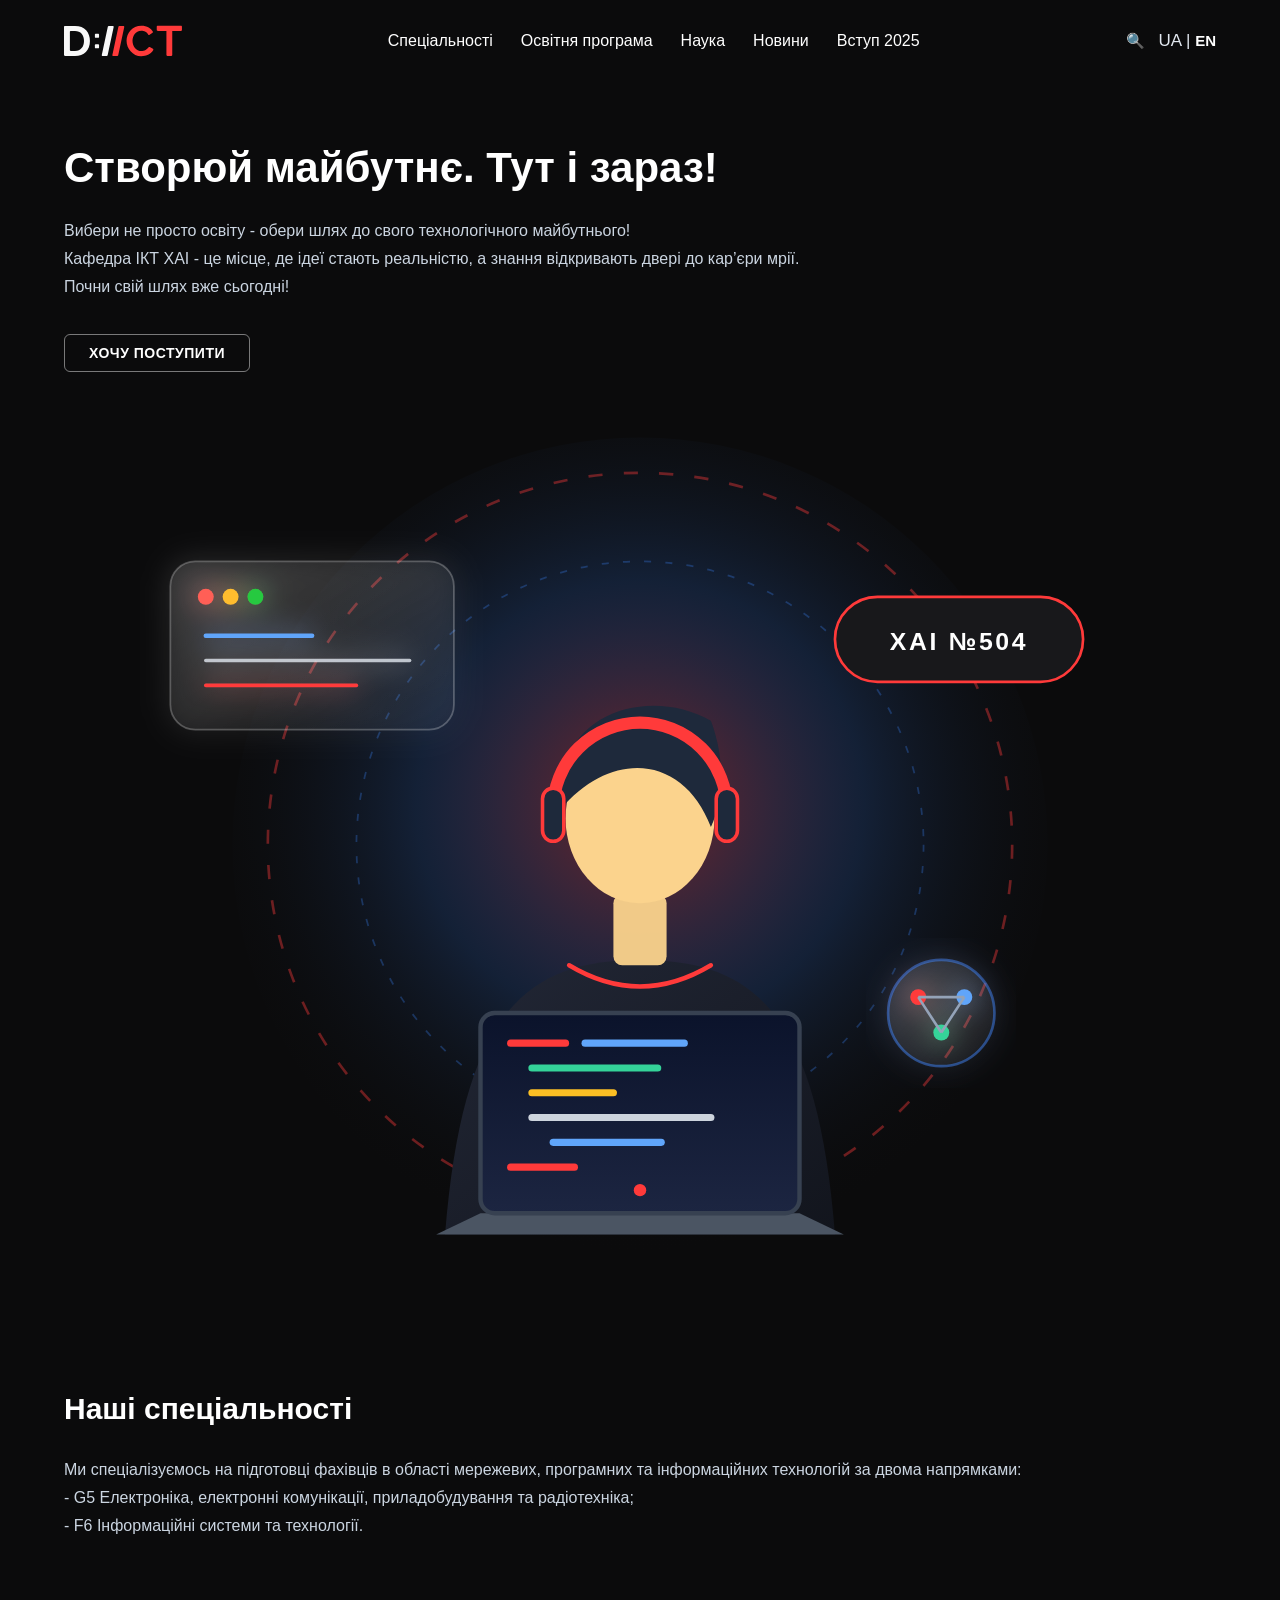
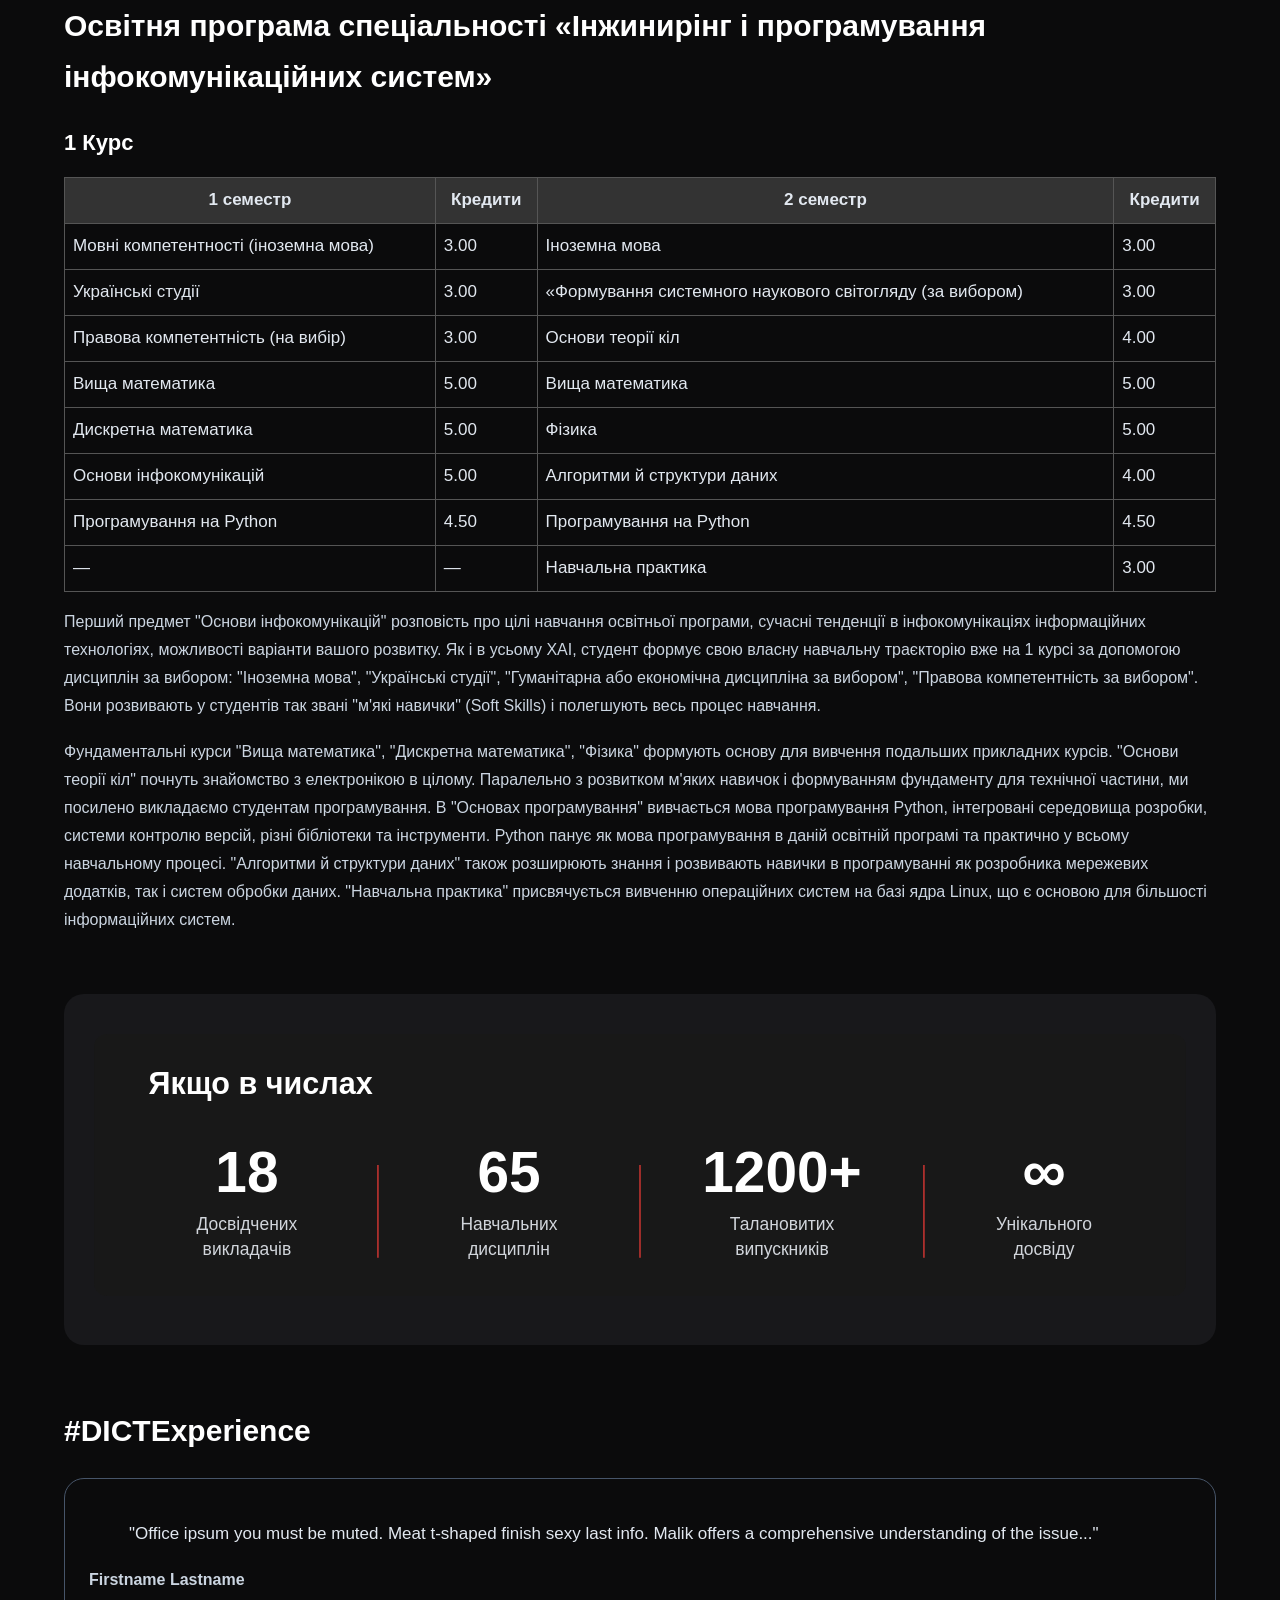
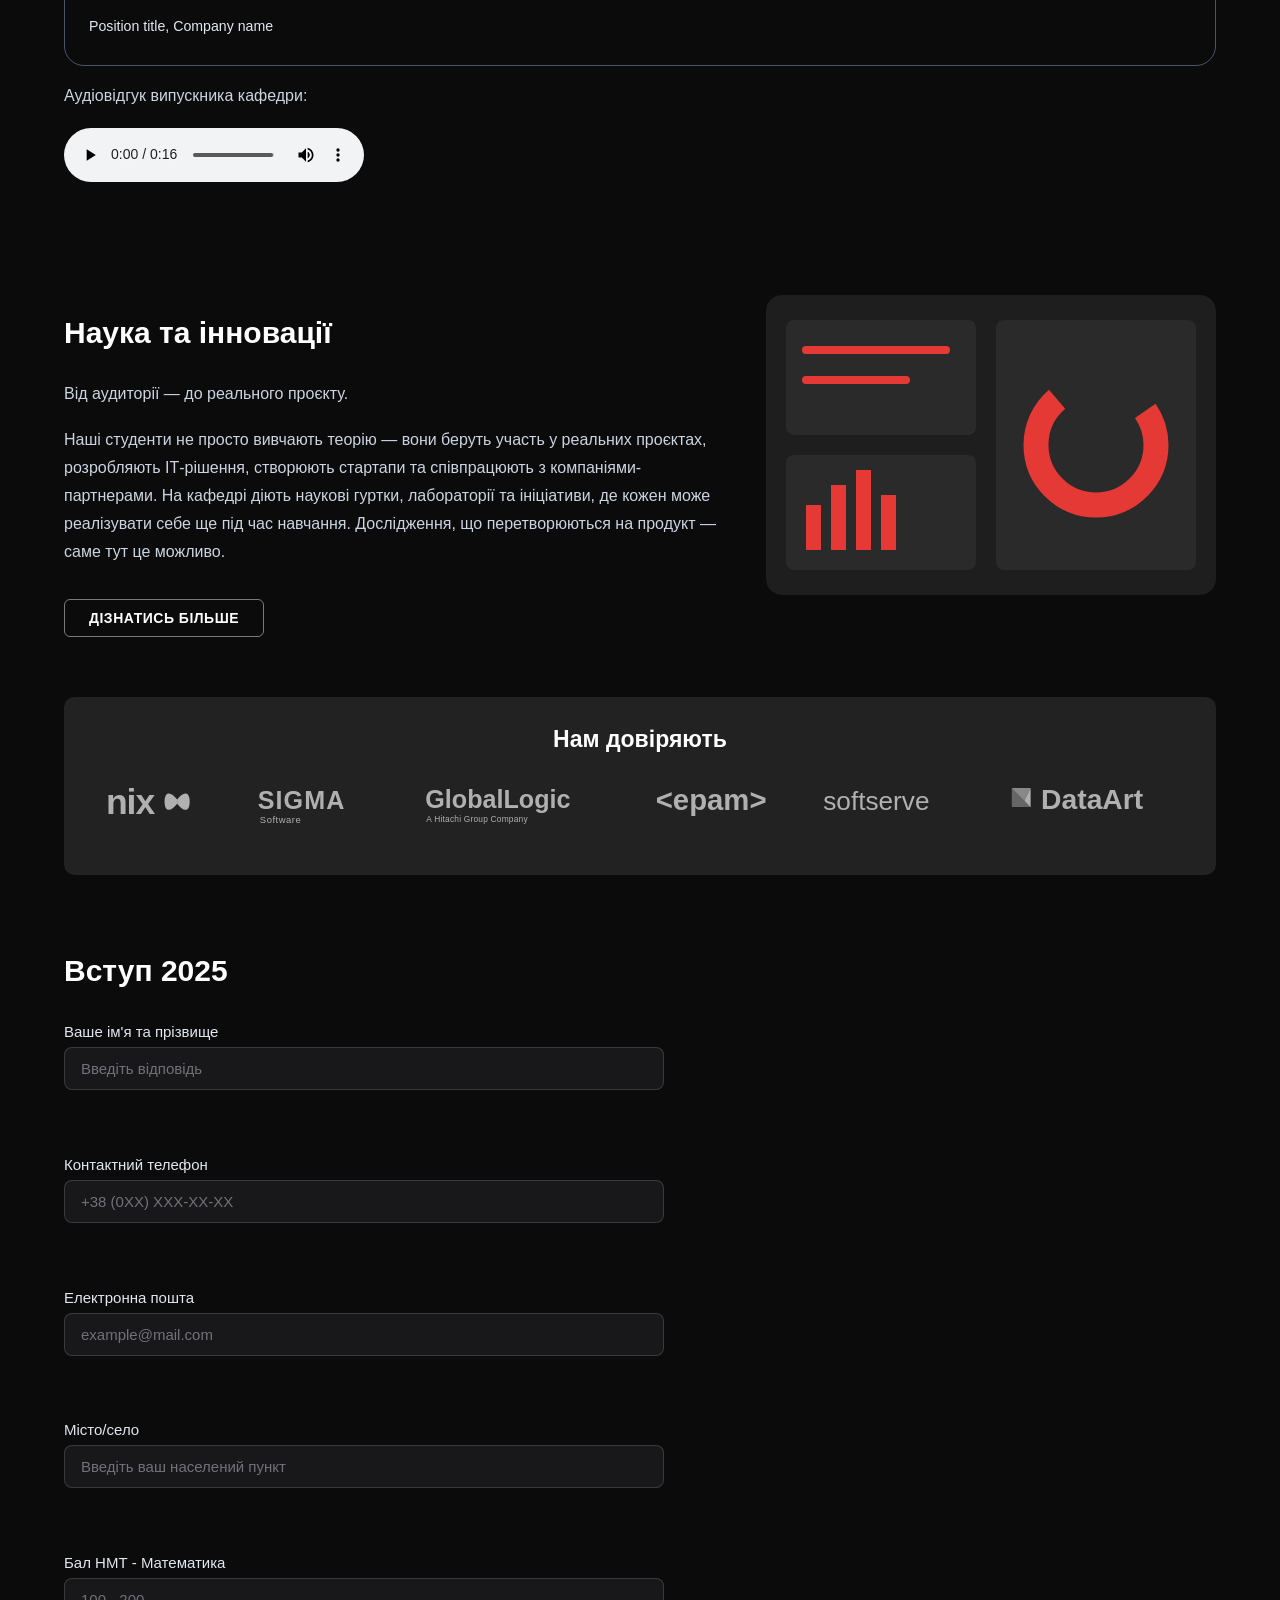
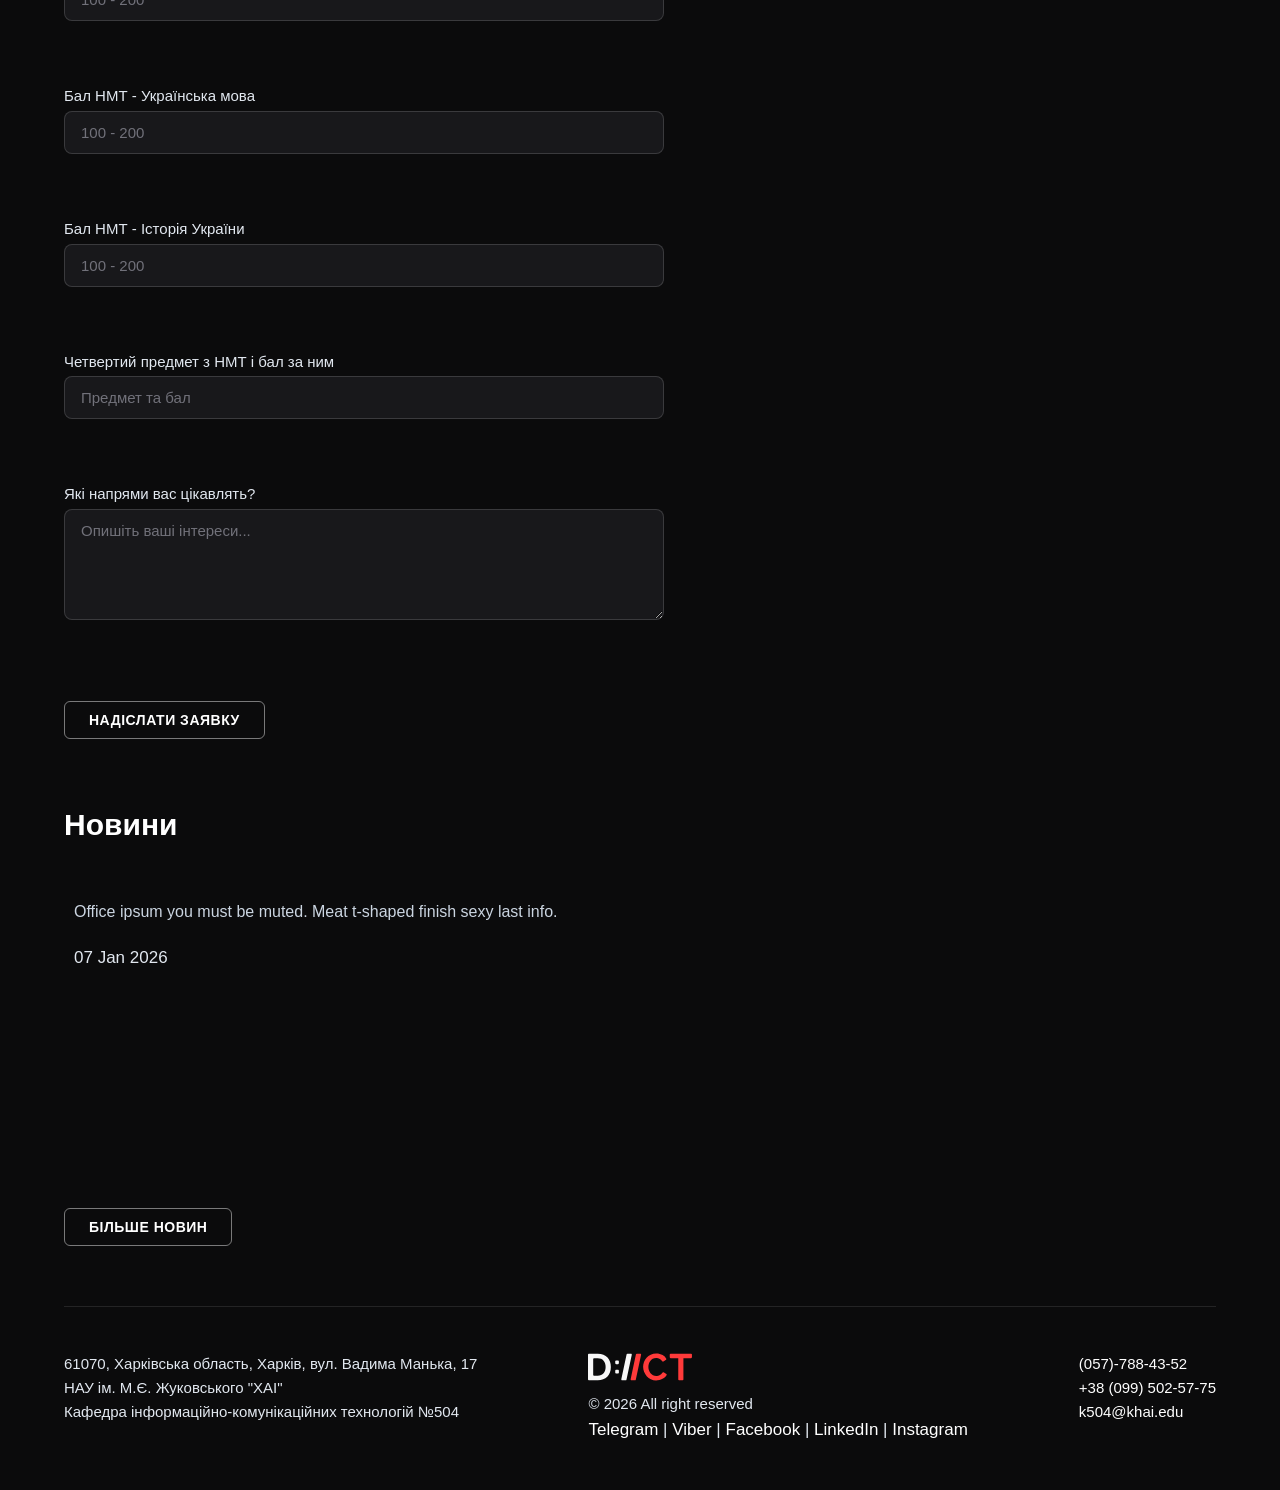
==== commit 6884d31b: "Practical work #6: implement SASS structure, mixins and variables" ====
--- a/index.html
+++ b/index.html
@@ -8,6 +8,7 @@
     <meta http-equiv="X-UA-Compatible" content="ie=edge">
     <title>Homepage | Department of Information and Communication Technologies</title>
     <link rel="stylesheet" href="css/style.css">
+    <link rel="stylesheet" href="css/main.css">
 </head>
 
 <body>
@@ -25,7 +26,6 @@
             <li><a href="#science">Наука</a></li>
             <li><a href="#news">Новини</a></li>
             <li><a href="#admission">Вступ 2025</a></li>
-            <li><a href="#contact">Контакти</a></li>
         </ul>
     </nav>
 
@@ -245,35 +245,6 @@
         </form>
     </section>
 
-    <!-- Розділ "Контакти" -->
-    <section id="contact">
-        <h2>Контакти</h2>
-        <p>61070, Харківська область, Харків, вул. Вадима Манька, 17 <br>
-            НАУ "ХАІ"<br>
-            Кафедра інформаційно-комунікаційних технологій №504</p>
-
-        <div class="contacts-grid">
-            <div class="contact-col">
-                <p>Телефон</p>
-                <p><a href="tel:+380577884352">(057)-788-43-52</a></p>
-                <p><a href="tel:+380995025775">+38 (099) 502-57-75</a></p>
-                <small>В будні дні з 9:00 до 17:00</small>
-            </div>
-            <div class="contact-col">
-                <p>Social</p>
-                <p>
-                    <a href="#">Telegram</a> | <a href="#">Viber</a> | <a href="#">Facebook</a> | <a href="#">LinkedIn</a> | <a href="#">Instagram</a>
-                </p>
-            </div>
-            <div class="contact-col">
-                <p>Пошта</p>
-                <p><a href="mailto:telecom.xai@gmail.com">telecom.xai@gmail.com</a></p>
-                <p><a href="mailto:k504@khai.edu">k504@khai.edu</a></p>
-                <p><a href="mailto:PK@khai.edu">PK@khai.edu</a></p>
-            </div>
-        </div>
-    </section>
-
     <!-- Розділ "Новини" -->
     <section id="news">
         <h2>Новини</h2>
--- a/css/main.css
+++ b/css/main.css
@@ -0,0 +1,437 @@
+*,
+*::before,
+*::after {
+  box-sizing: border-box;
+}
+
+body {
+  font-family: "Open Sans", sans-serif;
+  color: #e2e8f0;
+  background-color: #0b0b0c;
+  font-size: 17px;
+  line-height: 1.7;
+  max-width: 1200px;
+  margin: 0 auto;
+  padding: 0 24px;
+}
+
+h1 {
+  font-size: 42px;
+  font-weight: 700;
+  color: #ffffff;
+  margin-bottom: 22px;
+  line-height: 1.25;
+}
+
+h2 {
+  font-size: 30px;
+  font-weight: 700;
+  color: #ffffff;
+  margin-top: 55px;
+  margin-bottom: 22px;
+}
+
+h3 {
+  font-size: 22px;
+  font-weight: 600;
+  color: #ffffff;
+  margin-bottom: 16px;
+}
+
+p {
+  font-size: 16px;
+  color: #cbd5e1;
+  line-height: 1.75;
+  margin-bottom: 18px;
+}
+
+section {
+  margin: 60px 0;
+}
+
+a,
+a:link,
+a:visited {
+  color: #ffffff !important;
+  text-decoration: none !important;
+  transition: color 0.2s ease;
+}
+
+a:hover,
+a:focus {
+  color: #FF3A3A !important;
+  text-decoration: underline !important;
+}
+
+button,
+input[type=submit],
+.btn,
+a.btn {
+  display: inline-flex;
+  align-items: center;
+  justify-content: center;
+  background-color: transparent !important;
+  color: #ffffff !important;
+  border: 1px solid rgba(255, 255, 255, 0.45) !important;
+  border-radius: 6px;
+  padding: 10px 24px;
+  margin-top: 15px;
+  font-size: 14px;
+  font-weight: 600;
+  text-transform: uppercase;
+  letter-spacing: 0.5px;
+  cursor: pointer;
+  text-decoration: none !important;
+  transition: all 0.2s ease-in-out;
+}
+button:hover,
+input[type=submit]:hover,
+.btn:hover,
+a.btn:hover {
+  border-color: #FF3A3A !important;
+  color: #FF3A3A !important;
+  background-color: rgba(255, 58, 58, 0.1) !important;
+}
+
+.hero img,
+section:first-of-type img {
+  display: block;
+  margin: 30px auto;
+  max-width: 100%;
+  height: auto;
+}
+
+#science,
+section:has(img[src*=science]),
+section:has(img[src*=innovat]) {
+  display: flex;
+  align-items: center;
+  justify-content: space-between;
+  gap: 40px;
+  flex-wrap: wrap;
+}
+#science > div:first-child,
+section:has(img[src*=science]) > div:first-child,
+section:has(img[src*=innovat]) > div:first-child {
+  flex: 1 1 500px;
+}
+#science img,
+section:has(img[src*=science]) img,
+section:has(img[src*=innovat]) img {
+  flex: 0 1 360px;
+  max-width: 100%;
+  height: auto;
+  border-radius: 16px;
+  display: block;
+}
+
+#admission form,
+section:has(form) form,
+section:has(input[type=text]) form {
+  max-width: 600px;
+  display: flex;
+  flex-direction: column;
+  gap: 16px;
+}
+#admission form label,
+section:has(form) form label,
+section:has(input[type=text]) form label {
+  font-size: 15px;
+  font-weight: 500;
+  color: #e2e8f0;
+  margin-bottom: -6px;
+}
+#admission form input[type=text],
+#admission form input[type=email],
+#admission form input[type=tel],
+#admission form input[type=number],
+#admission form textarea,
+section:has(form) form input[type=text],
+section:has(form) form input[type=email],
+section:has(form) form input[type=tel],
+section:has(form) form input[type=number],
+section:has(form) form textarea,
+section:has(input[type=text]) form input[type=text],
+section:has(input[type=text]) form input[type=email],
+section:has(input[type=text]) form input[type=tel],
+section:has(input[type=text]) form input[type=number],
+section:has(input[type=text]) form textarea {
+  width: 100%;
+  background: #18181b;
+  border: 1px solid rgba(255, 255, 255, 0.15);
+  border-radius: 8px;
+  padding: 12px 16px;
+  color: #ffffff;
+  font-size: 15px;
+  font-family: inherit;
+  outline: none;
+  transition: border-color 0.2s ease;
+}
+#admission form input[type=text]:focus,
+#admission form input[type=email]:focus,
+#admission form input[type=tel]:focus,
+#admission form input[type=number]:focus,
+#admission form textarea:focus,
+section:has(form) form input[type=text]:focus,
+section:has(form) form input[type=email]:focus,
+section:has(form) form input[type=tel]:focus,
+section:has(form) form input[type=number]:focus,
+section:has(form) form textarea:focus,
+section:has(input[type=text]) form input[type=text]:focus,
+section:has(input[type=text]) form input[type=email]:focus,
+section:has(input[type=text]) form input[type=tel]:focus,
+section:has(input[type=text]) form input[type=number]:focus,
+section:has(input[type=text]) form textarea:focus {
+  border-color: #FF3A3A;
+}
+#admission form input[type=text]::placeholder,
+#admission form input[type=email]::placeholder,
+#admission form input[type=tel]::placeholder,
+#admission form input[type=number]::placeholder,
+#admission form textarea::placeholder,
+section:has(form) form input[type=text]::placeholder,
+section:has(form) form input[type=email]::placeholder,
+section:has(form) form input[type=tel]::placeholder,
+section:has(form) form input[type=number]::placeholder,
+section:has(form) form textarea::placeholder,
+section:has(input[type=text]) form input[type=text]::placeholder,
+section:has(input[type=text]) form input[type=email]::placeholder,
+section:has(input[type=text]) form input[type=tel]::placeholder,
+section:has(input[type=text]) form input[type=number]::placeholder,
+section:has(input[type=text]) form textarea::placeholder {
+  color: #71717a;
+}
+#admission form textarea,
+section:has(form) form textarea,
+section:has(input[type=text]) form textarea {
+  min-height: 100px;
+  resize: vertical;
+}
+#admission form input[type=submit],
+#admission form button[type=submit],
+section:has(form) form input[type=submit],
+section:has(form) form button[type=submit],
+section:has(input[type=text]) form input[type=submit],
+section:has(input[type=text]) form button[type=submit] {
+  align-self: flex-start;
+  margin-top: 10px;
+}
+
+header {
+  width: 100%;
+  padding: 24px 0;
+  display: flex !important;
+  flex-direction: row !important;
+  align-items: center !important;
+  justify-content: space-between !important;
+  flex-wrap: nowrap !important;
+  gap: 20px;
+  box-sizing: border-box;
+}
+header .header-wrapper,
+header .container {
+  width: 100%;
+  display: flex !important;
+  flex-direction: row !important;
+  align-items: center !important;
+  justify-content: space-between !important;
+  flex-wrap: nowrap !important;
+}
+header .logo {
+  display: flex !important;
+  align-items: center !important;
+  flex-shrink: 0;
+}
+header .logo img {
+  height: 34px;
+  width: auto;
+  display: block;
+}
+header nav {
+  display: flex !important;
+  align-items: center !important;
+  flex: 1 1 auto;
+  justify-content: center;
+}
+header nav ul {
+  display: flex !important;
+  flex-direction: row !important;
+  align-items: center !important;
+  justify-content: center !important;
+  flex-wrap: nowrap !important;
+  gap: 28px;
+  list-style: none !important;
+  margin: 0 !important;
+  padding: 0 !important;
+}
+header nav ul li {
+  display: inline-block !important;
+  margin: 0 !important;
+  padding: 0 !important;
+  white-space: nowrap !important;
+}
+header nav ul li a {
+  color: #ffffff !important;
+  text-decoration: none !important;
+  font-size: 16px;
+  font-weight: 500;
+  white-space: nowrap !important;
+  transition: color 0.2s ease;
+}
+header nav ul li a:hover {
+  color: #FF3A3A !important;
+}
+header .lang-switcher,
+header .search-wrapper,
+header .header-actions {
+  display: flex !important;
+  flex-direction: row !important;
+  align-items: center !important;
+  gap: 14px;
+  flex-shrink: 0;
+  white-space: nowrap !important;
+}
+header .lang-switcher a,
+header .search-wrapper a,
+header .header-actions a {
+  color: #ffffff !important;
+  text-decoration: none !important;
+  font-size: 15px;
+  font-weight: 600;
+}
+header .lang-switcher a:hover,
+header .search-wrapper a:hover,
+header .header-actions a:hover {
+  color: #FF3A3A !important;
+}
+header .lang-switcher img,
+header .lang-switcher svg,
+header .search-wrapper img,
+header .search-wrapper svg,
+header .header-actions img,
+header .header-actions svg {
+  width: 18px;
+  height: 18px;
+  display: block;
+}
+
+footer {
+  padding: 45px 0;
+  border-top: 1px solid rgba(255, 255, 255, 0.1);
+  display: flex;
+  justify-content: space-between;
+  align-items: flex-start;
+  flex-wrap: wrap;
+  gap: 30px;
+}
+footer .footer-col,
+footer .footer-column {
+  flex: 1 1 250px;
+  display: flex;
+  flex-direction: column;
+  gap: 12px;
+}
+footer p {
+  margin: 0;
+  line-height: 1.6;
+  color: #e2e8f0;
+  font-size: 15px;
+}
+footer .social-links,
+footer .social {
+  display: flex;
+  gap: 12px;
+  flex-wrap: wrap;
+}
+footer .logo {
+  display: flex;
+  align-items: center;
+}
+footer .logo img {
+  height: 32px;
+  width: auto;
+  display: block;
+}
+
+#feedbacks .cards-wrapper .card,
+#feedbacks .cards-wrapper .review-card,
+#feedbacks .reviews-carousel .card,
+#feedbacks .reviews-carousel .review-card,
+#reviews .cards-wrapper .card,
+#reviews .cards-wrapper .review-card,
+#reviews .reviews-carousel .card,
+#reviews .reviews-carousel .review-card {
+  padding: 24px;
+  border-radius: 20px;
+  border: 1px solid #475569;
+}
+
+#in-numbers,
+#stats {
+  background: #18181b;
+  border-radius: 20px;
+  padding: 40px 30px;
+  margin: 50px 0;
+}
+#in-numbers h2,
+#stats h2 {
+  margin-top: 0;
+  margin-bottom: 30px;
+}
+#in-numbers .cards-wrapper,
+#in-numbers .stats-grid,
+#stats .cards-wrapper,
+#stats .stats-grid {
+  display: flex;
+  justify-content: space-between;
+  align-items: center;
+}
+#in-numbers .cards-wrapper .card,
+#in-numbers .cards-wrapper .stat-item,
+#in-numbers .stats-grid .card,
+#in-numbers .stats-grid .stat-item,
+#stats .cards-wrapper .card,
+#stats .cards-wrapper .stat-item,
+#stats .stats-grid .card,
+#stats .stats-grid .stat-item {
+  flex: 1;
+  text-align: center;
+  padding: 10px 20px;
+  border-right: 1px solid #FF3A3A;
+}
+#in-numbers .cards-wrapper .card:last-child,
+#in-numbers .cards-wrapper .stat-item:last-child,
+#in-numbers .stats-grid .card:last-child,
+#in-numbers .stats-grid .stat-item:last-child,
+#stats .cards-wrapper .card:last-child,
+#stats .cards-wrapper .stat-item:last-child,
+#stats .stats-grid .card:last-child,
+#stats .stats-grid .stat-item:last-child {
+  border-right: none;
+}
+
+#news .news-cards .news-card,
+#news .news-list .news-card {
+  border-right: 1px solid #FF3A3A;
+}
+#news .news-cards .news-card:last-child,
+#news .news-list .news-card:last-child {
+  border-right: none;
+}
+#news .news-cards .news-card .content-wrapper,
+#news .news-cards .news-card .news-card-content,
+#news .news-list .news-card .content-wrapper,
+#news .news-list .news-card .news-card-content {
+  padding: 10px;
+}
+
+#specialties .cards-wrapper .card,
+#specialties .cards-wrapper .specialty-card,
+#specialties .specialties-cards .card,
+#specialties .specialties-cards .specialty-card {
+  padding: 24px;
+  border-radius: 20px;
+  border: 1px solid #475569;
+}
+
+/*# sourceMappingURL=main.css.map */
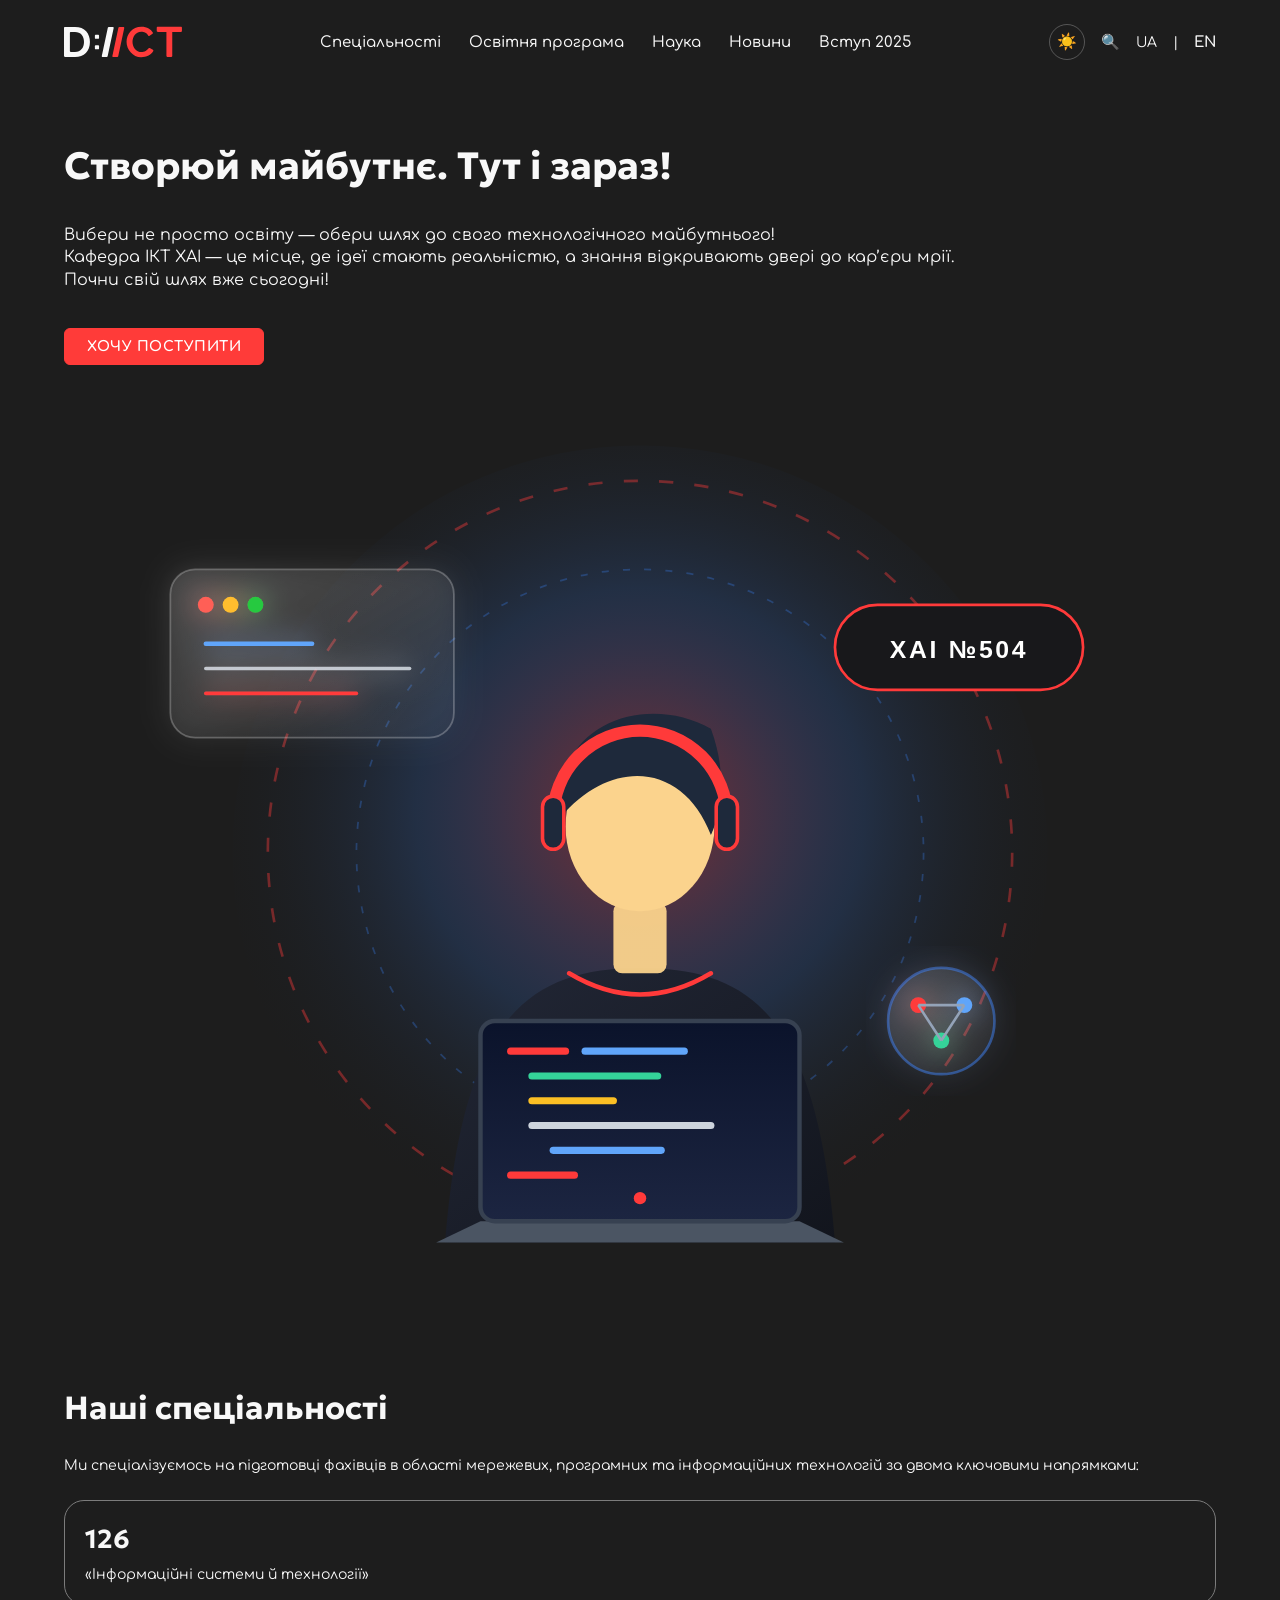
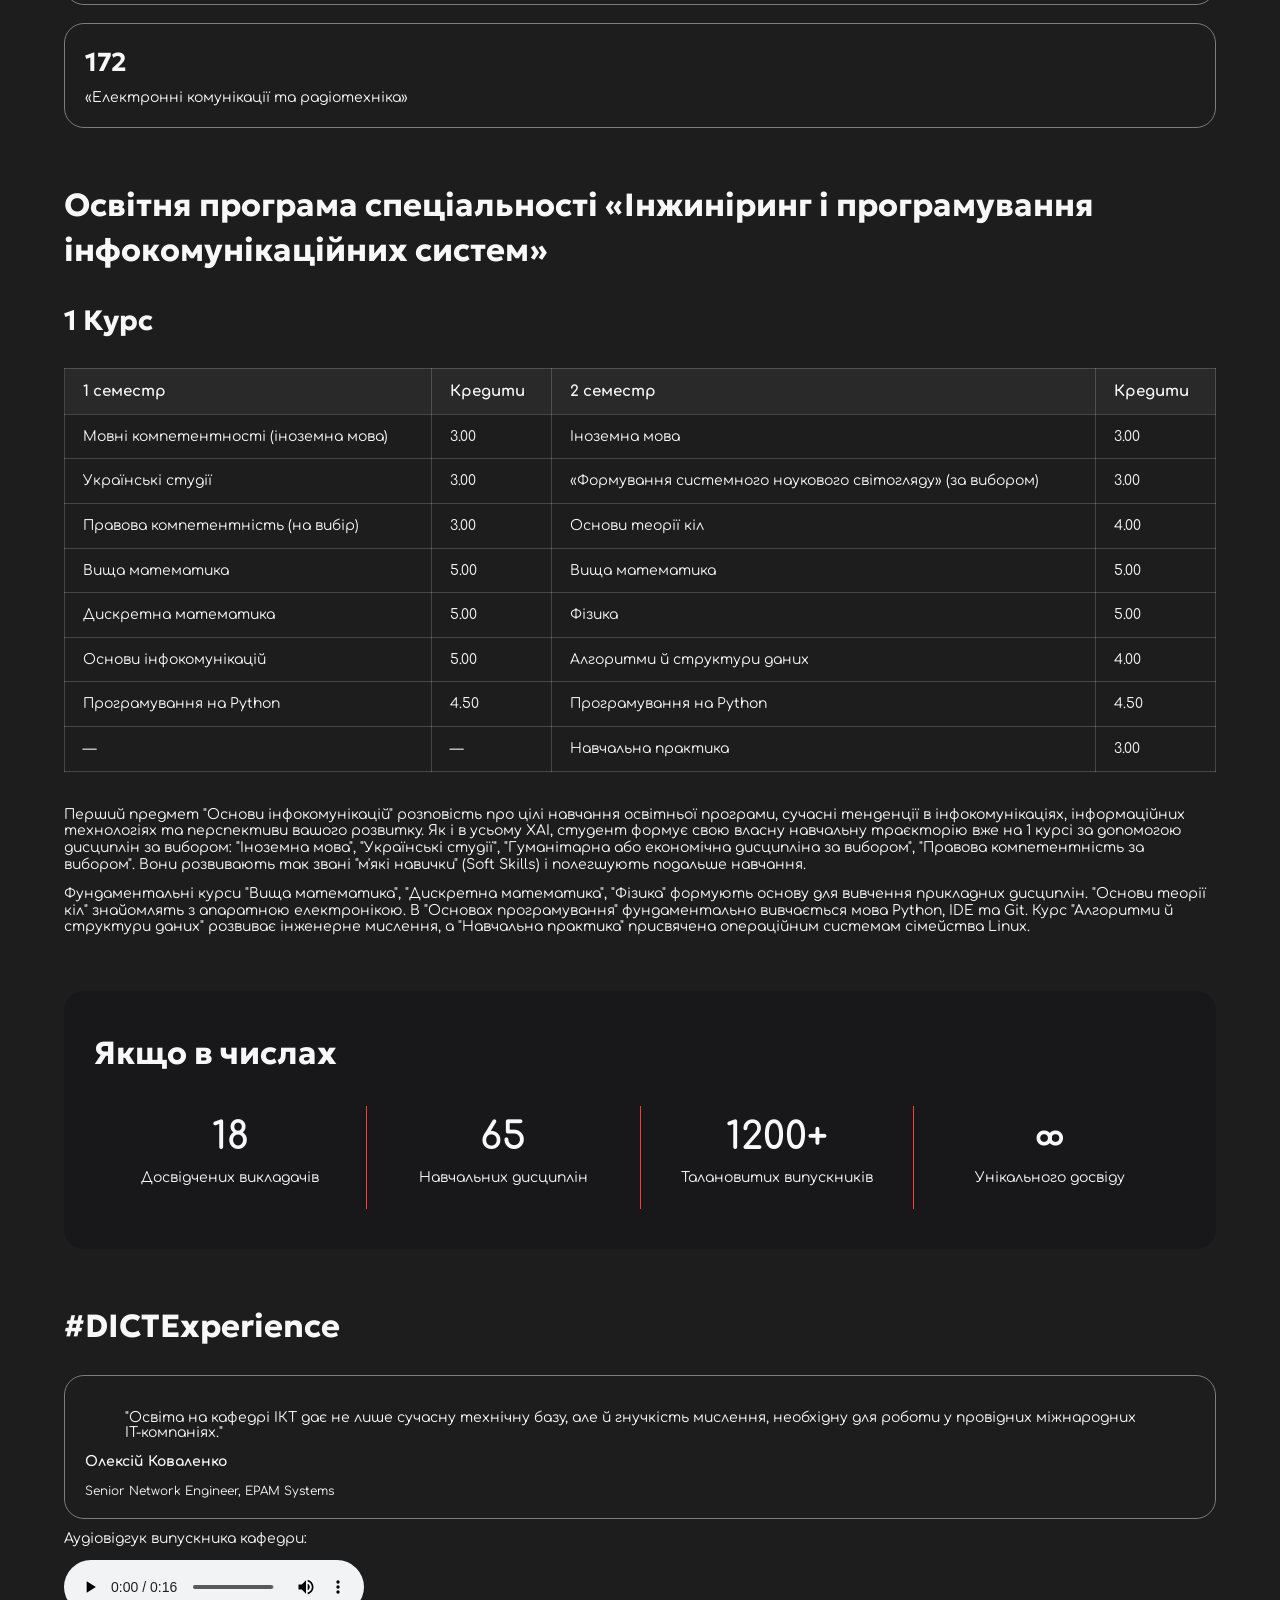
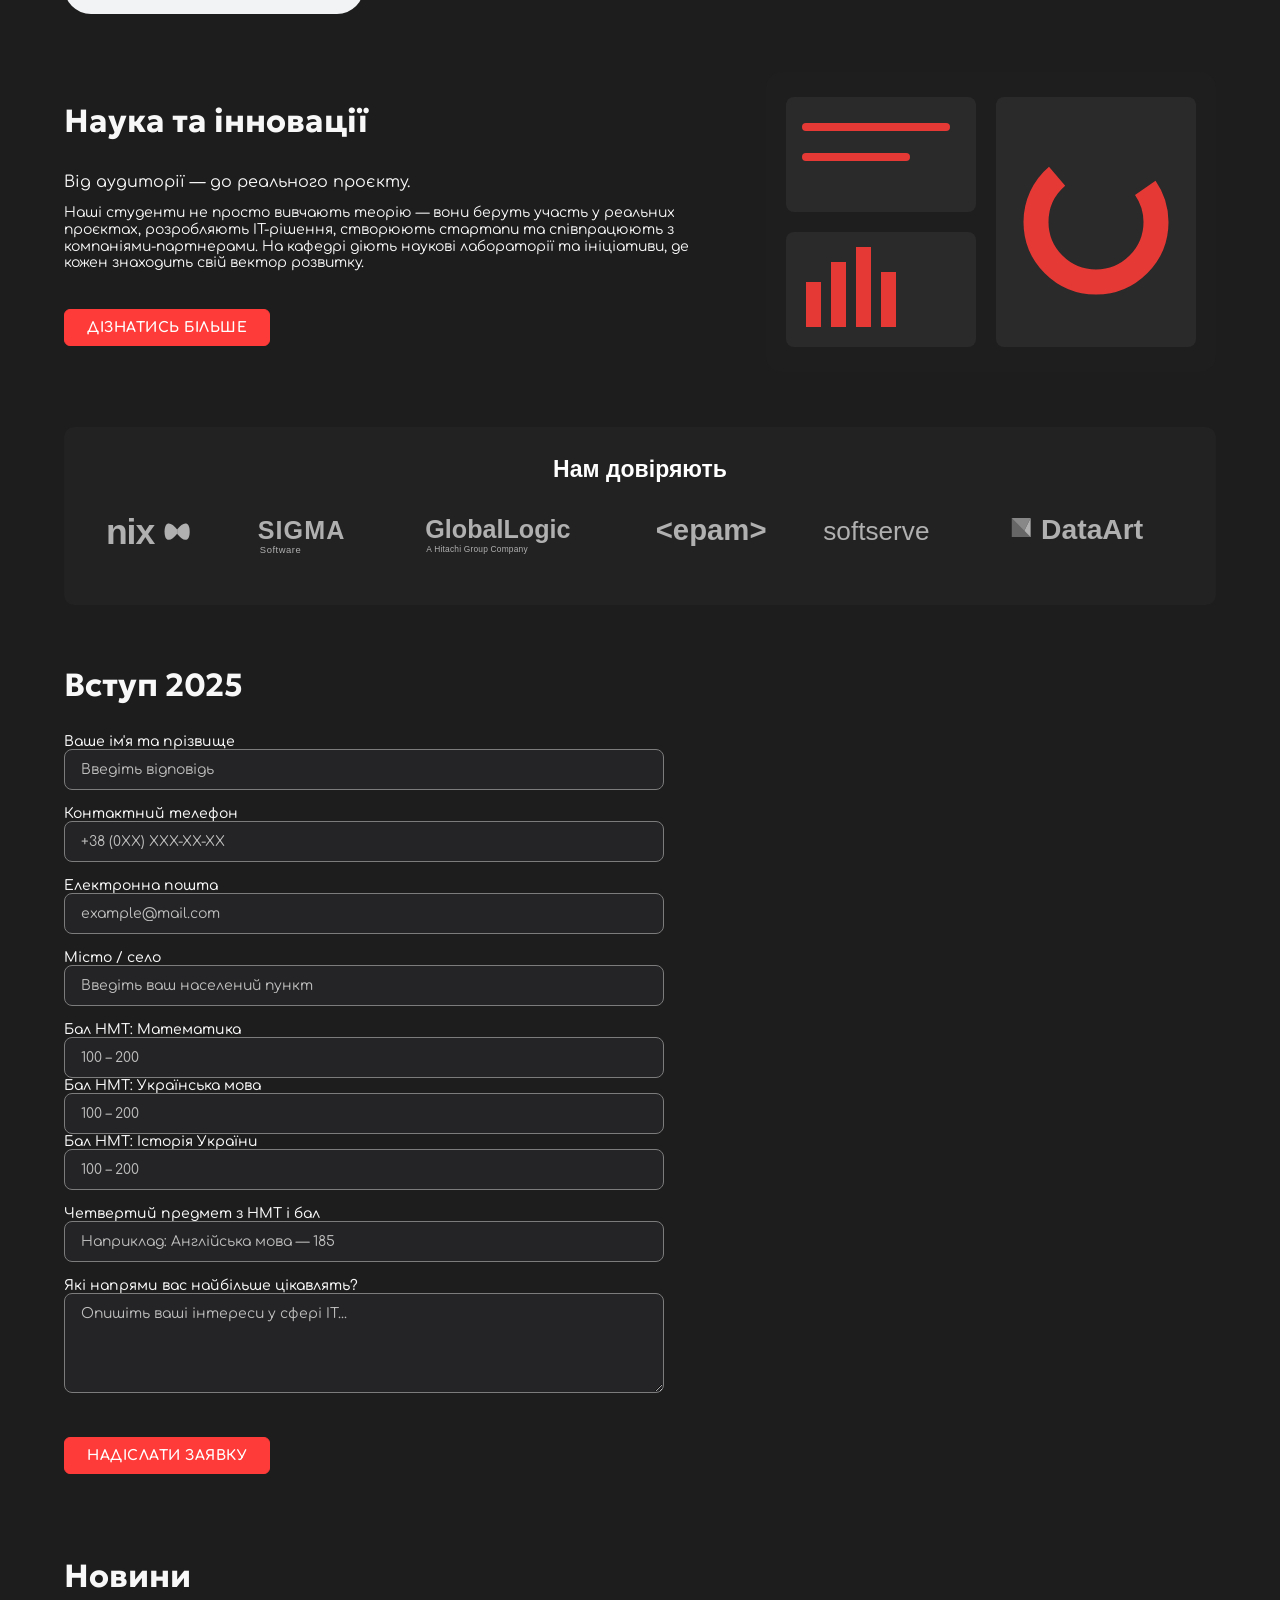
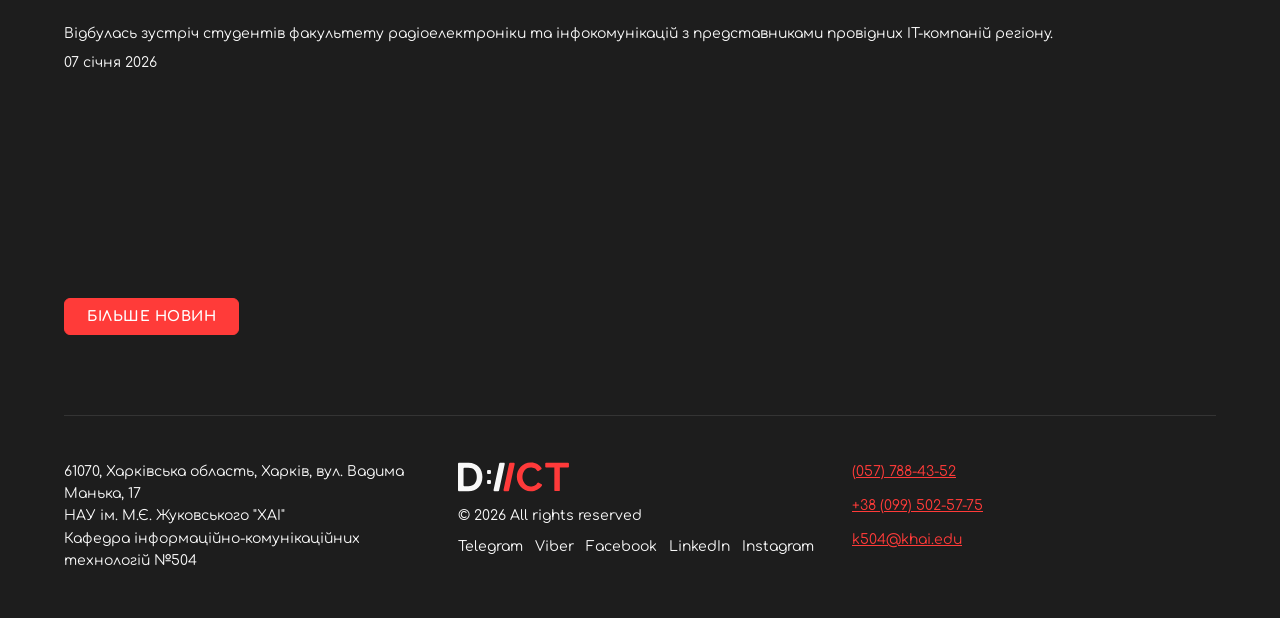
==== commit 87d5339e: "Practical work #7: implement color palette, custom properties, Google fonts and theme toggle" ====
--- a/index.html
+++ b/index.html
@@ -1,13 +1,11 @@
 <!doctype html>
-<html lang="uk">
+<html lang="uk" data-theme="dark">
 
 <head>
     <meta charset="UTF-8">
-    <meta name="viewport"
-          content="width=device-width, user-scalable=no, initial-scale=1.0, maximum-scale=1.0, minimum-scale=1.0">
+    <meta name="viewport" content="width=device-width, initial-scale=1.0">
     <meta http-equiv="X-UA-Compatible" content="ie=edge">
-    <title>Homepage | Department of Information and Communication Technologies</title>
-    <link rel="stylesheet" href="css/style.css">
+    <title>Головна | Кафедра інформаційно-комунікаційних технологій ХАІ</title>
     <link rel="stylesheet" href="css/main.css">
 </head>
 
@@ -15,24 +13,29 @@
 
 <!-- Верхній колонтитул сайту -->
 <header>
-    <a href="#" class="logo">
-        <img src="images/logo.svg" alt="Логотип кафедри ІКТ" title="Кафедра ІКТ №504">
-    </a>
-
-    <nav>
-        <ul>
-            <li><a href="#specialties">Спеціальності</a></li>
-            <li><a href="#curriculum">Освітня програма</a></li>
-            <li><a href="#science">Наука</a></li>
-            <li><a href="#news">Новини</a></li>
-            <li><a href="#admission">Вступ 2025</a></li>
-        </ul>
-    </nav>
-
-    <div class="header-actions">
-        <a href="#" class="search-btn" title="Пошук по сайту">🔍</a>
-        <div class="lang-switch">
-            <span>UA</span> | <a href="#">EN</a>
+    <div class="header-wrapper">
+        <a href="#" class="logo">
+            <img src="images/logo.svg" alt="Логотип кафедри ІКТ" title="Кафедра ІКТ №504">
+        </a>
+
+        <nav>
+            <ul>
+                <li><a href="#specialties">Спеціальності</a></li>
+                <li><a href="#curriculum">Освітня програма</a></li>
+                <li><a href="#science">Наука</a></li>
+                <li><a href="#news">Новини</a></li>
+                <li><a href="#admission">Вступ 2025</a></li>
+            </ul>
+        </nav>
+
+        <div class="header-actions">
+            <button type="button" id="theme-toggle" class="theme-toggle-btn" title="Змінити тему" aria-label="Перемикач теми">
+                <span class="theme-icon">☀️</span>
+            </button>
+            <a href="#" class="search-btn" title="Пошук по сайту">🔍</a>
+            <div class="lang-switcher">
+                <span>UA</span> | <a href="#">EN</a>
+            </div>
         </div>
     </div>
 </header>
@@ -41,15 +44,15 @@
 <main>
 
     <!-- Банер сайту -->
-    <section id="banner">
+    <section id="banner" class="hero">
         <div class="banner-content">
             <h1>Створюй майбутнє. Тут і зараз!</h1>
-            <p>
-                Вибери не просто освіту - обери шлях до свого технологічного майбутнього!<br>
-                Кафедра ІКТ ХАІ - це місце, де ідеї стають реальністю, а знання відкривають двері до кар’єри мрії.<br>
+            <p class="large">
+                Вибери не просто освіту — обери шлях до свого технологічного майбутнього!<br>
+                Кафедра ІКТ ХАІ — це місце, де ідеї стають реальністю, а знання відкривають двері до кар’єри мрії.<br>
                 Почни свій шлях вже сьогодні!
             </p>
-            <button type="button">ХОЧУ ПОСТУПИТИ</button>
+            <button type="button" class="button">ХОЧУ ПОСТУПИТИ</button>
         </div>
         <div class="banner-media">
             <img src="images/banner-student.svg" alt="Студент кафедри ІКТ" title="Створюй майбутнє разом з ІКТ">
@@ -61,105 +64,133 @@
         <h2>Наші спеціальності</h2>
         <p>
             Ми спеціалізуємось на підготовці фахівців в області мережевих,
-            програмних та інформаційних технологій за двома напрямками: <br>
-            - G5 Електроніка, електронні комунікації, приладобудування та радіотехніка;<br>
-            - F6 Інформаційні системи та технології.
+            програмних та інформаційних технологій за двома ключовими напрямками:
         </p>
-    </section>
-
-    <!-- Освітня програма: Таблиця для 1 курсу та опис дисциплін -->
+
+        <div class="specialties-cards">
+            <div class="card specialty-card">
+                <h3>126</h3>
+                <p>«Інформаційні системи й технології»</p>
+            </div>
+            <div class="card specialty-card">
+                <h3>172</h3>
+                <p>«Електронні комунікації та радіотехніка»</p>
+            </div>
+        </div>
+    </section>
+
+    <!-- Освітня програма -->
     <section id="curriculum">
-        <h2>Освітня програма спеціальності «Інжинирінг і програмування інфокомунікаційних систем»</h2>
+        <h2>Освітня програма спеціальності «Інжиніринг і програмування інфокомунікаційних систем»</h2>
         <h3>1 Курс</h3>
 
-        <table style="border-collapse: collapse; width: 100%; border: 1px solid #555;">
-            <thead>
-            <tr style="background-color: #333;">
-                <th style="border: 1px solid #555; padding: 8px;">1 семестр</th>
-                <th style="border: 1px solid #555; padding: 8px;">Кредити</th>
-                <th style="border: 1px solid #555; padding: 8px;">2 семестр</th>
-                <th style="border: 1px solid #555; padding: 8px;">Кредити</th>
-            </tr>
-            </thead>
-            <tbody>
-            <tr>
-                <td style="border: 1px solid #555; padding: 8px;">Мовні компетентності (іноземна мова)</td>
-                <td style="border: 1px solid #555; padding: 8px;">3.00</td>
-                <td style="border: 1px solid #555; padding: 8px;">Іноземна мова</td>
-                <td style="border: 1px solid #555; padding: 8px;">3.00</td>
-            </tr>
-            <tr>
-                <td style="border: 1px solid #555; padding: 8px;">Українські студії</td>
-                <td style="border: 1px solid #555; padding: 8px;">3.00</td>
-                <td style="border: 1px solid #555; padding: 8px;">«Формування системного наукового світогляду (за вибором)</td>
-                <td style="border: 1px solid #555; padding: 8px;">3.00</td>
-            </tr>
-            <tr>
-                <td style="border: 1px solid #555; padding: 8px;">Правова компетентність (на вибір)</td>
-                <td style="border: 1px solid #555; padding: 8px;">3.00</td>
-                <td style="border: 1px solid #555; padding: 8px;">Основи теорії кіл</td>
-                <td style="border: 1px solid #555; padding: 8px;">4.00</td>
-            </tr>
-            <tr>
-                <td style="border: 1px solid #555; padding: 8px;">Вища математика</td>
-                <td style="border: 1px solid #555; padding: 8px;">5.00</td>
-                <td style="border: 1px solid #555; padding: 8px;">Вища математика</td>
-                <td style="border: 1px solid #555; padding: 8px;">5.00</td>
-            </tr>
-            <tr>
-                <td style="border: 1px solid #555; padding: 8px;">Дискретна математика</td>
-                <td style="border: 1px solid #555; padding: 8px;">5.00</td>
-                <td style="border: 1px solid #555; padding: 8px;">Фізика</td>
-                <td style="border: 1px solid #555; padding: 8px;">5.00</td>
-            </tr>
-            <tr>
-                <td style="border: 1px solid #555; padding: 8px;">Основи інфокомунікацій</td>
-                <td style="border: 1px solid #555; padding: 8px;">5.00</td>
-                <td style="border: 1px solid #555; padding: 8px;">Алгоритми й структури даних</td>
-                <td style="border: 1px solid #555; padding: 8px;">4.00</td>
-            </tr>
-            <tr>
-                <td style="border: 1px solid #555; padding: 8px;">Програмування на Python</td>
-                <td style="border: 1px solid #555; padding: 8px;">4.50</td>
-                <td style="border: 1px solid #555; padding: 8px;">Програмування на Python</td>
-                <td style="border: 1px solid #555; padding: 8px;">4.50</td>
-            </tr>
-            <tr>
-                <td style="border: 1px solid #555; padding: 8px;">—</td>
-                <td style="border: 1px solid #555; padding: 8px;">—</td>
-                <td style="border: 1px solid #555; padding: 8px;">Навчальна практика</td>
-                <td style="border: 1px solid #555; padding: 8px;">3.00</td>
-            </tr>
-            </tbody>
-        </table>
+        <div class="table-container">
+            <table class="curriculum-table">
+                <thead>
+                <tr>
+                    <th>1 семестр</th>
+                    <th>Кредити</th>
+                    <th>2 семестр</th>
+                    <th>Кредити</th>
+                </tr>
+                </thead>
+                <tbody>
+                <tr>
+                    <td>Мовні компетентності (іноземна мова)</td>
+                    <td>3.00</td>
+                    <td>Іноземна мова</td>
+                    <td>3.00</td>
+                </tr>
+                <tr>
+                    <td>Українські студії</td>
+                    <td>3.00</td>
+                    <td>«Формування системного наукового світогляду» (за вибором)</td>
+                    <td>3.00</td>
+                </tr>
+                <tr>
+                    <td>Правова компетентність (на вибір)</td>
+                    <td>3.00</td>
+                    <td>Основи теорії кіл</td>
+                    <td>4.00</td>
+                </tr>
+                <tr>
+                    <td>Вища математика</td>
+                    <td>5.00</td>
+                    <td>Вища математика</td>
+                    <td>5.00</td>
+                </tr>
+                <tr>
+                    <td>Дискретна математика</td>
+                    <td>5.00</td>
+                    <td>Фізика</td>
+                    <td>5.00</td>
+                </tr>
+                <tr>
+                    <td>Основи інфокомунікацій</td>
+                    <td>5.00</td>
+                    <td>Алгоритми й структури даних</td>
+                    <td>4.00</td>
+                </tr>
+                <tr>
+                    <td>Програмування на Python</td>
+                    <td>4.50</td>
+                    <td>Програмування на Python</td>
+                    <td>4.50</td>
+                </tr>
+                <tr>
+                    <td>—</td>
+                    <td>—</td>
+                    <td>Навчальна практика</td>
+                    <td>3.00</td>
+                </tr>
+                </tbody>
+            </table>
+        </div>
 
         <div class="curriculum-description">
             <p>
-                Перший предмет "Основи інфокомунікацій" розповість про цілі навчання освітньої програми, сучасні тенденції в інфокомунікаціях інформаційних технологіях, можливості варіанти вашого розвитку. Як і в усьому ХАІ, студент формує свою власну навчальну траєкторію вже на 1 курсі за допомогою дисциплін за вибором: "Іноземна мова", "Українські студії", "Гуманітарна або економічна дисципліна за вибором", "Правова компетентність за вибором". Вони розвивають у студентів так звані "м'які навички" (Soft Skills) і полегшують весь процес навчання.
+                Перший предмет "Основи інфокомунікацій" розповість про цілі навчання освітньої програми, сучасні тенденції в інфокомунікаціях, інформаційних технологіях та перспективи вашого розвитку. Як і в усьому ХАІ, студент формує свою власну навчальну траєкторію вже на 1 курсі за допомогою дисциплін за вибором: "Іноземна мова", "Українські студії", "Гуманітарна або економічна дисципліна за вибором", "Правова компетентність за вибором". Вони розвивають так звані "м'які навички" (Soft Skills) і полегшують подальше навчання.
             </p>
             <p>
-                Фундаментальні курси "Вища математика", "Дискретна математика", "Фізика" формують основу для вивчення подальших прикладних курсів. "Основи теорії кіл" почнуть знайомство з електронікою в цілому. Паралельно з розвитком м'яких навичок і формуванням фундаменту для технічної частини, ми посилено викладаємо студентам програмування. В "Основах програмування" вивчається мова програмування Python, інтегровані середовища розробки, системи контролю версій, різні бібліотеки та інструменти. Python панує як мова програмування в даній освітній програмі та практично у всьому навчальному процесі. "Алгоритми й структури даних" також розширюють знання і розвивають навички в програмуванні як розробника мережевих додатків, так і систем обробки даних. "Навчальна практика" присвячується вивченню операційних систем на базі ядра Linux, що є основою для більшості інформаційних систем.
+                Фундаментальні курси "Вища математика", "Дискретна математика", "Фізика" формують основу для вивчення прикладних дисциплін. "Основи теорії кіл" знайомлять з апаратною електронікою. В "Основах програмування" фундаментально вивчається мова Python, IDE та Git. Курс "Алгоритми й структури даних" розвиває інженерне мислення, а "Навчальна практика" присвячена операційним системам сімейства Linux.
             </p>
         </div>
     </section>
 
     <!-- Розділ "Якщо в числах" -->
-    <section id="stats">
-        <img src="images/stats.svg" alt="Кафедра ІКТ у числах" title="Статистика кафедри ІКТ">
-    </section>
-
-    <!-- Розділ з відгуками випускників -->
-    <section id="reviews">
+    <section id="in-numbers">
+        <h2>Якщо в числах</h2>
+        <div class="cards-wrapper">
+            <div class="card">
+                <span class="stat-number">18</span>
+                <p>Досвідчених викладачів</p>
+            </div>
+            <div class="card">
+                <span class="stat-number">65</span>
+                <p>Навчальних дисциплін</p>
+            </div>
+            <div class="card">
+                <span class="stat-number">1200+</span>
+                <p>Талановитих випускників</p>
+            </div>
+            <div class="card">
+                <span class="stat-number">∞</span>
+                <p>Унікального досвіду</p>
+            </div>
+        </div>
+    </section>
+
+    <!-- Розділ "Відгуки" -->
+    <section id="feedbacks">
         <h2>#DICTExperience</h2>
         <div class="reviews-carousel">
-            <article class="review-card">
-                <blockquote>"Office ipsum you must be muted. Meat t-shaped finish sexy last info. Malik offers a comprehensive understanding of the issue..."</blockquote>
-                <p><strong>Firstname Lastname</strong></p>
-                <small>Position title, Company name</small>
+            <article class="card review-card">
+                <blockquote>"Освіта на кафедрі ІКТ дає не лише сучасну технічну базу, але й гнучкість мислення, необхідну для роботи у провідних міжнародних IT-компаніях."</blockquote>
+                <p><strong>Олексій Коваленко</strong></p>
+                <small>Senior Network Engineer, EPAM Systems</small>
             </article>
         </div>
 
-        <!-- Аудіоелемент з керуванням відтворенням -->
         <div class="audio-feedback">
             <p>Аудіовідгук випускника кафедри:</p>
             <audio controls>
@@ -173,14 +204,11 @@
     <section id="science">
         <div class="science-content">
             <h2>Наука та інновації</h2>
-            <p>Від аудиторії — до реального проєкту.</p>
+            <p class="large">Від аудиторії — до реального проєкту.</p>
             <p>
-                Наші студенти не просто вивчають теорію — вони беруть участь у реальних проєктах, розробляють ІТ-рішення,
-                створюють стартапи та співпрацюють з компаніями-партнерами. На кафедрі діють наукові гуртки, лабораторії та
-                ініціативи, де кожен може реалізувати себе ще під час навчання.
-                Дослідження, що перетворюються на продукт — саме тут це можливо.
+                Наші студенти не просто вивчають теорію — вони беруть участь у реальних проєктах, розробляють ІТ-рішення, створюють стартапи та співпрацюють з компаніями-партнерами. На кафедрі діють наукові лабораторії та ініціативи, де кожен знаходить свій вектор розвитку.
             </p>
-            <button type="button">ДІЗНАТИСЬ БІЛЬШЕ</button>
+            <button type="button" class="button">ДІЗНАТИСЬ БІЛЬШЕ</button>
         </div>
         <div class="science-media">
             <img src="images/science-dashboard.svg" alt="Панель аналітики та науки" title="Наука та інновації в ІКТ">
@@ -189,59 +217,61 @@
 
     <!-- Розділ "Нам довіряють" -->
     <section id="partners">
-        <img src="images/partners.svg" alt="Партнери кафедри ІКТ" title="Нам довіряють">
-    </section>
-
-    <!-- Розділ: Форма зворотного зв'язку з абітурієнтами -->
+        <div class="partners-wrapper">
+            <img src="images/partners.svg" alt="Партнери кафедри ІКТ" title="Нам довіряють">
+        </div>
+    </section>
+
+    <!-- Розділ: Форма зворотного зв'язку -->
     <section id="admission">
         <h2>Вступ 2025</h2>
-        <form action="#" method="post">
-            <div class="form-group">
-                <label for="fullName">Ваше ім'я та прізвище</label><br>
+        <form action="#" method="post" class="admission-form">
+            <div class="form-group">
+                <label for="fullName">Ваше ім'я та прізвище</label>
                 <input type="text" id="fullName" name="fullName" placeholder="Введіть відповідь" required>
             </div>
-            <br>
-            <div class="form-group">
-                <label for="phone">Контактний телефон</label><br>
+
+            <div class="form-group">
+                <label for="phone">Контактний телефон</label>
                 <input type="tel" id="phone" name="phone" placeholder="+38 (0XX) XXX-XX-XX" required>
             </div>
-            <br>
-            <div class="form-group">
-                <label for="email">Електронна пошта</label><br>
+
+            <div class="form-group">
+                <label for="email">Електронна пошта</label>
                 <input type="email" id="email" name="email" placeholder="example@mail.com" required>
             </div>
-            <br>
-            <div class="form-group">
-                <label for="city">Місто/село</label><br>
+
+            <div class="form-group">
+                <label for="city">Місто / село</label>
                 <input type="text" id="city" name="city" placeholder="Введіть ваш населений пункт">
             </div>
-            <br>
-            <div class="form-group">
-                <label for="nmtMath">Бал НМТ - Математика</label><br>
-                <input type="number" id="nmtMath" name="nmtMath" min="100" max="200" placeholder="100 - 200">
-            </div>
-            <br>
-            <div class="form-group">
-                <label for="nmtUa">Бал НМТ - Українська мова</label><br>
-                <input type="number" id="nmtUa" name="nmtUa" min="100" max="200" placeholder="100 - 200">
-            </div>
-            <br>
-            <div class="form-group">
-                <label for="nmtHist">Бал НМТ - Історія України</label><br>
-                <input type="number" id="nmtHist" name="nmtHist" min="100" max="200" placeholder="100 - 200">
-            </div>
-            <br>
-            <div class="form-group">
-                <label for="nmtFourth">Четвертий предмет з НМТ і бал за ним</label><br>
-                <input type="text" id="nmtFourth" name="nmtFourth" placeholder="Предмет та бал">
-            </div>
-            <br>
-            <div class="form-group">
-                <label for="interests">Які напрями вас цікавлять?</label><br>
-                <textarea id="interests" name="interests" rows="5" cols="50" placeholder="Опишіть ваші інтереси..."></textarea>
-            </div>
-            <br>
-            <button type="submit">Надіслати заявку</button>
+
+            <div class="form-grid-nmt">
+                <div class="form-group">
+                    <label for="nmtMath">Бал НМТ: Математика</label>
+                    <input type="number" id="nmtMath" name="nmtMath" min="100" max="200" placeholder="100 – 200">
+                </div>
+                <div class="form-group">
+                    <label for="nmtUa">Бал НМТ: Українська мова</label>
+                    <input type="number" id="nmtUa" name="nmtUa" min="100" max="200" placeholder="100 – 200">
+                </div>
+                <div class="form-group">
+                    <label for="nmtHist">Бал НМТ: Історія України</label>
+                    <input type="number" id="nmtHist" name="nmtHist" min="100" max="200" placeholder="100 – 200">
+                </div>
+            </div>
+
+            <div class="form-group">
+                <label for="nmtFourth">Четвертий предмет з НМТ і бал</label>
+                <input type="text" id="nmtFourth" name="nmtFourth" placeholder="Наприклад: Англійська мова — 185">
+            </div>
+
+            <div class="form-group">
+                <label for="interests">Які напрями вас найбільше цікавлять?</label>
+                <textarea id="interests" name="interests" rows="4" placeholder="Опишіть ваші інтереси у сфері IT..."></textarea>
+            </div>
+
+            <button type="submit" class="button">НАДІСЛАТИ ЗАЯВКУ</button>
         </form>
     </section>
 
@@ -250,12 +280,11 @@
         <h2>Новини</h2>
         <div class="news-list">
             <article class="news-card">
-                <p>Office ipsum you must be muted. Meat t-shaped finish sexy last info.</p>
-                <time datetime="2026-01-07">07 Jan 2026</time>
+                <p>Відбулась зустріч студентів факультету радіоелектроніки та інфокомунікацій з представниками провідних IT-компаній регіону.</p>
+                <time datetime="2026-01-07">07 січня 2026</time>
             </article>
         </div>
 
-        <!-- Відео без елементів керування з автоматичним запуском -->
         <div class="news-video">
             <video autoplay muted loop playsinline width="400">
                 <source src="media/news-video.mp4" type="video/mp4">
@@ -263,27 +292,35 @@
             </video>
         </div>
 
-        <button type="button">БІЛЬШЕ НОВИН</button>
+        <button type="button" class="button">БІЛЬШЕ НОВИН</button>
     </section>
 
 </main>
 
 <!-- Нижній колонтитул сайту -->
 <footer>
-    <div class="footer-address">
-        <p>61070, Харківська область, Харків, вул. Вадима Манька, 17 <br>
+    <div class="footer-col footer-address">
+        <p>61070, Харківська область, Харків, вул. Вадима Манька, 17<br>
             НАУ ім. М.Є. Жуковського "ХАІ"<br>
             Кафедра інформаційно-комунікаційних технологій №504</p>
     </div>
-    <div class="footer-center">
-        <img src="images/logo.svg" alt="Логотип кафедри ІКТ" title="Кафедра ІКТ №504">
-        <p>&copy; 2026 All right reserved</p>
-        <div class="footer-socials">
-            <a href="#">Telegram</a> | <a href="#">Viber</a> | <a href="#">Facebook</a> | <a href="#">LinkedIn</a> | <a href="#">Instagram</a>
+
+    <div class="footer-col footer-center">
+        <a href="#" class="logo">
+            <img src="images/logo.svg" alt="Логотип кафедри ІКТ" title="Кафедра ІКТ №504">
+        </a>
+        <p>&copy; 2026 All rights reserved</p>
+        <div class="social-links">
+            <a href="#">Telegram</a>
+            <a href="#">Viber</a>
+            <a href="#">Facebook</a>
+            <a href="#">LinkedIn</a>
+            <a href="#">Instagram</a>
         </div>
     </div>
-    <div class="footer-contacts">
-        <p><a href="tel:+380577884352">(057)-788-43-52</a></p>
+
+    <div class="footer-col footer-contacts">
+        <p><a href="tel:+380577884352">(057) 788-43-52</a></p>
         <p><a href="tel:+380995025775">+38 (099) 502-57-75</a></p>
         <p><a href="mailto:k504@khai.edu">k504@khai.edu</a></p>
     </div>
--- a/css/main.css
+++ b/css/main.css
@@ -1,3 +1,92 @@
+@import url("https://fonts.googleapis.com/css2?family=Comfortaa:wght@300..700&family=Geologica:wght@100..900&display=swap");
+:root {
+  --primary-color: #1d1d1d;
+  --primary-text-color: #f8f8f8;
+  --red-color: #ff3b39;
+  --red-hover-color: #ff1a18;
+  --grey-color: #7c7c7c;
+  --silver-color: #bfbfbf;
+}
+
+[data-theme=light] {
+  --primary-color: #f8f8f8;
+  --primary-text-color: #1d1d1d;
+  --red-color: #ff3b39;
+  --red-hover-color: #ff1a18;
+  --grey-color: #7c7c7c;
+  --silver-color: #bfbfbf;
+}
+
+body {
+  font-size: 14px;
+  font-family: "Comfortaa", sans-serif;
+  color: var(--primary-text-color);
+}
+
+h1, h2, h3, h4, h5, h6, .h1, .h2, .h3, .h4, .h5, .h6 {
+  line-height: 1.4;
+  font-weight: 700;
+  font-family: "Geologica", sans-serif;
+}
+
+h1, .h1 {
+  font-size: 38px;
+}
+
+h2, .h2 {
+  font-size: 32px;
+}
+
+h3, .h3 {
+  font-size: 28px;
+}
+
+h4, .h4 {
+  font-size: 24px;
+}
+
+h5, .h5 {
+  font-size: 18px;
+}
+
+h6, .h6 {
+  font-size: 16px;
+}
+
+.p, p {
+  font-size: 14px;
+  line-height: 1.2;
+  margin: 12px 0;
+}
+
+.small, small {
+  font-size: 12px;
+  line-height: 1.2;
+}
+
+.scc_large-text,
+.large {
+  font-size: 16px;
+  line-height: 1.4;
+}
+
+a {
+  color: var(--red-color);
+  font-weight: 400;
+  text-decoration: underline;
+}
+a:active, a:hover, a:focus {
+  text-decoration: none;
+}
+
+strong {
+  font-weight: 700;
+}
+
+em {
+  font-style: italic;
+}
+
 *,
 *::before,
 *::after {
@@ -5,100 +94,115 @@
 }
 
 body {
-  font-family: "Open Sans", sans-serif;
-  color: #e2e8f0;
-  background-color: #0b0b0c;
-  font-size: 17px;
-  line-height: 1.7;
+  background: var(--primary-color);
+  color: var(--primary-text-color);
+  font-family: "Comfortaa", sans-serif;
   max-width: 1200px;
   margin: 0 auto;
   padding: 0 24px;
-}
-
-h1 {
-  font-size: 42px;
-  font-weight: 700;
-  color: #ffffff;
-  margin-bottom: 22px;
-  line-height: 1.25;
-}
-
-h2 {
-  font-size: 30px;
-  font-weight: 700;
-  color: #ffffff;
-  margin-top: 55px;
-  margin-bottom: 22px;
-}
-
-h3 {
-  font-size: 22px;
-  font-weight: 600;
-  color: #ffffff;
-  margin-bottom: 16px;
-}
-
-p {
-  font-size: 16px;
-  color: #cbd5e1;
-  line-height: 1.75;
-  margin-bottom: 18px;
+  transition: background-color 0.25s ease, color 0.25s ease;
 }
 
 section {
-  margin: 60px 0;
-}
-
-a,
-a:link,
-a:visited {
-  color: #ffffff !important;
-  text-decoration: none !important;
-  transition: color 0.2s ease;
-}
-
-a:hover,
-a:focus {
-  color: #FF3A3A !important;
-  text-decoration: underline !important;
-}
-
+  margin: 55px 0;
+}
+
+.button,
 button,
 input[type=submit],
 .btn,
 a.btn {
-  display: inline-flex;
-  align-items: center;
-  justify-content: center;
-  background-color: transparent !important;
+  background: var(--red-color);
   color: #ffffff !important;
-  border: 1px solid rgba(255, 255, 255, 0.45) !important;
+  width: fit-content;
+  padding: 10px 22px;
   border-radius: 6px;
-  padding: 10px 24px;
-  margin-top: 15px;
+  margin: 25px 0;
+  border: 1px solid var(--red-color);
+  font-family: "Comfortaa", sans-serif;
+  font-weight: 700;
   font-size: 14px;
-  font-weight: 600;
-  text-transform: uppercase;
   letter-spacing: 0.5px;
   cursor: pointer;
+  display: inline-block;
   text-decoration: none !important;
-  transition: all 0.2s ease-in-out;
-}
+  transition: all 0.25s ease-in-out;
+}
+.button p,
+button p,
+input[type=submit] p,
+.btn p,
+a.btn p {
+  margin: 0;
+}
+.button:hover,
 button:hover,
 input[type=submit]:hover,
 .btn:hover,
 a.btn:hover {
-  border-color: #FF3A3A !important;
-  color: #FF3A3A !important;
-  background-color: rgba(255, 58, 58, 0.1) !important;
+  background: var(--red-hover-color);
+  border-color: var(--red-hover-color);
+  box-shadow: 0 4px 12px rgba(255, 59, 57, 0.25);
+  transform: translateY(-1px);
+}
+.button:focus,
+button:focus,
+input[type=submit]:focus,
+.btn:focus,
+a.btn:focus {
+  background: var(--primary-color);
 }
 
 .hero img,
 section:first-of-type img {
   display: block;
-  margin: 30px auto;
+  margin: 20px auto;
   max-width: 100%;
   height: auto;
+}
+
+#curriculum table,
+#curriculum .curriculum-table {
+  width: 100%;
+  border-collapse: collapse;
+  margin: 25px 0 35px 0;
+  border: 1px solid rgba(255, 255, 255, 0.18);
+  font-family: "Comfortaa", sans-serif;
+}
+#curriculum table thead tr,
+#curriculum .curriculum-table thead tr {
+  background-color: rgba(255, 255, 255, 0.05);
+}
+#curriculum table thead th,
+#curriculum .curriculum-table thead th {
+  font-family: "Comfortaa", sans-serif;
+  font-weight: 700;
+  font-size: 15px;
+  color: var(--primary-text-color);
+  padding: 14px 18px;
+  border: 1px solid rgba(255, 255, 255, 0.18);
+  text-align: left;
+}
+#curriculum table thead th:nth-child(2), #curriculum table thead th:nth-child(4),
+#curriculum .curriculum-table thead th:nth-child(2),
+#curriculum .curriculum-table thead th:nth-child(4) {
+  width: 120px;
+}
+#curriculum table tbody tr,
+#curriculum .curriculum-table tbody tr {
+  transition: background-color 0.2s ease;
+}
+#curriculum table tbody tr:hover,
+#curriculum .curriculum-table tbody tr:hover {
+  background-color: rgba(255, 255, 255, 0.03);
+}
+#curriculum table tbody tr td,
+#curriculum .curriculum-table tbody tr td {
+  padding: 12px 18px;
+  border: 1px solid rgba(255, 255, 255, 0.18);
+  font-size: 14px;
+  color: var(--primary-text-color);
+  line-height: 1.4;
 }
 
 #science,
@@ -123,46 +227,33 @@
   height: auto;
   border-radius: 16px;
   display: block;
-}
-
-#admission form,
-section:has(form) form,
-section:has(input[type=text]) form {
+  transition: filter 0.25s ease;
+}
+
+#admission form {
   max-width: 600px;
   display: flex;
   flex-direction: column;
   gap: 16px;
 }
-#admission form label,
-section:has(form) form label,
-section:has(input[type=text]) form label {
-  font-size: 15px;
+#admission form label {
+  font-size: 14px;
   font-weight: 500;
-  color: #e2e8f0;
+  color: var(--primary-text-color);
   margin-bottom: -6px;
 }
 #admission form input[type=text],
 #admission form input[type=email],
 #admission form input[type=tel],
 #admission form input[type=number],
-#admission form textarea,
-section:has(form) form input[type=text],
-section:has(form) form input[type=email],
-section:has(form) form input[type=tel],
-section:has(form) form input[type=number],
-section:has(form) form textarea,
-section:has(input[type=text]) form input[type=text],
-section:has(input[type=text]) form input[type=email],
-section:has(input[type=text]) form input[type=tel],
-section:has(input[type=text]) form input[type=number],
-section:has(input[type=text]) form textarea {
+#admission form textarea {
   width: 100%;
-  background: #18181b;
-  border: 1px solid rgba(255, 255, 255, 0.15);
+  background: #242426;
+  border: 1px solid var(--grey-color);
   border-radius: 8px;
   padding: 12px 16px;
-  color: #ffffff;
-  font-size: 15px;
+  color: var(--primary-text-color);
+  font-size: 14px;
   font-family: inherit;
   outline: none;
   transition: border-color 0.2s ease;
@@ -171,61 +262,81 @@
 #admission form input[type=email]:focus,
 #admission form input[type=tel]:focus,
 #admission form input[type=number]:focus,
-#admission form textarea:focus,
-section:has(form) form input[type=text]:focus,
-section:has(form) form input[type=email]:focus,
-section:has(form) form input[type=tel]:focus,
-section:has(form) form input[type=number]:focus,
-section:has(form) form textarea:focus,
-section:has(input[type=text]) form input[type=text]:focus,
-section:has(input[type=text]) form input[type=email]:focus,
-section:has(input[type=text]) form input[type=tel]:focus,
-section:has(input[type=text]) form input[type=number]:focus,
-section:has(input[type=text]) form textarea:focus {
-  border-color: #FF3A3A;
+#admission form textarea:focus {
+  border-color: var(--red-color);
 }
 #admission form input[type=text]::placeholder,
 #admission form input[type=email]::placeholder,
 #admission form input[type=tel]::placeholder,
 #admission form input[type=number]::placeholder,
-#admission form textarea::placeholder,
-section:has(form) form input[type=text]::placeholder,
-section:has(form) form input[type=email]::placeholder,
-section:has(form) form input[type=tel]::placeholder,
-section:has(form) form input[type=number]::placeholder,
-section:has(form) form textarea::placeholder,
-section:has(input[type=text]) form input[type=text]::placeholder,
-section:has(input[type=text]) form input[type=email]::placeholder,
-section:has(input[type=text]) form input[type=tel]::placeholder,
-section:has(input[type=text]) form input[type=number]::placeholder,
-section:has(input[type=text]) form textarea::placeholder {
-  color: #71717a;
-}
-#admission form textarea,
-section:has(form) form textarea,
-section:has(input[type=text]) form textarea {
+#admission form textarea::placeholder {
+  color: var(--silver-color);
+}
+#admission form textarea {
   min-height: 100px;
   resize: vertical;
 }
-#admission form input[type=submit],
-#admission form button[type=submit],
-section:has(form) form input[type=submit],
-section:has(form) form button[type=submit],
-section:has(input[type=text]) form input[type=submit],
-section:has(input[type=text]) form button[type=submit] {
-  align-self: flex-start;
-  margin-top: 10px;
+
+[data-theme=light] .button,
+[data-theme=light] button,
+[data-theme=light] input[type=submit],
+[data-theme=light] .btn,
+[data-theme=light] a.btn {
+  background: #e63533 !important;
+  border-color: #e63533 !important;
+  color: #ffffff !important;
+}
+[data-theme=light] .button:hover,
+[data-theme=light] button:hover,
+[data-theme=light] input[type=submit]:hover,
+[data-theme=light] .btn:hover,
+[data-theme=light] a.btn:hover {
+  background: #cf2a28 !important;
+  border-color: #cf2a28 !important;
+  box-shadow: 0 4px 12px rgba(230, 53, 51, 0.25);
+}
+[data-theme=light] #curriculum table,
+[data-theme=light] #curriculum .curriculum-table {
+  border-color: rgba(0, 0, 0, 0.15);
+}
+[data-theme=light] #curriculum table thead tr,
+[data-theme=light] #curriculum .curriculum-table thead tr {
+  background-color: rgba(0, 0, 0, 0.04);
+}
+[data-theme=light] #curriculum table th, [data-theme=light] #curriculum table td,
+[data-theme=light] #curriculum .curriculum-table th,
+[data-theme=light] #curriculum .curriculum-table td {
+  border-color: rgba(0, 0, 0, 0.15);
+}
+[data-theme=light] #science .science-media img,
+[data-theme=light] section:has(img[src*=science]) img,
+[data-theme=light] section:has(img[src*=innovat]) img {
+  filter: invert(0.9) hue-rotate(180deg) contrast(1.05);
+  border-radius: 16px;
+  box-shadow: 0 8px 24px rgba(0, 0, 0, 0.06);
+}
+[data-theme=light] #admission form input[type=text],
+[data-theme=light] #admission form input[type=email],
+[data-theme=light] #admission form input[type=tel],
+[data-theme=light] #admission form input[type=number],
+[data-theme=light] #admission form textarea {
+  background: #ffffff;
+  border-color: #d1d5db;
+}
+[data-theme=light] #partners,
+[data-theme=light] .partners-wrapper {
+  background: #f1f3f5 !important;
+  border-radius: 16px;
+  padding: 24px;
+}
+[data-theme=light] #partners img,
+[data-theme=light] .partners-wrapper img {
+  filter: invert(0.85);
 }
 
 header {
   width: 100%;
   padding: 24px 0;
-  display: flex !important;
-  flex-direction: row !important;
-  align-items: center !important;
-  justify-content: space-between !important;
-  flex-wrap: nowrap !important;
-  gap: 20px;
   box-sizing: border-box;
 }
 header .header-wrapper,
@@ -246,6 +357,7 @@
   height: 34px;
   width: auto;
   display: block;
+  transition: filter 0.2s ease;
 }
 header nav {
   display: flex !important;
@@ -271,15 +383,15 @@
   white-space: nowrap !important;
 }
 header nav ul li a {
-  color: #ffffff !important;
+  color: var(--primary-text-color) !important;
   text-decoration: none !important;
-  font-size: 16px;
+  font-size: 15px;
   font-weight: 500;
   white-space: nowrap !important;
   transition: color 0.2s ease;
 }
 header nav ul li a:hover {
-  color: #FF3A3A !important;
+  color: var(--red-color) !important;
 }
 header .lang-switcher,
 header .search-wrapper,
@@ -287,14 +399,39 @@
   display: flex !important;
   flex-direction: row !important;
   align-items: center !important;
-  gap: 14px;
+  gap: 16px;
   flex-shrink: 0;
   white-space: nowrap !important;
+}
+header .lang-switcher .theme-toggle-btn,
+header .search-wrapper .theme-toggle-btn,
+header .header-actions .theme-toggle-btn {
+  background: transparent !important;
+  border: 1px solid rgba(255, 255, 255, 0.25) !important;
+  border-radius: 50% !important;
+  width: 36px !important;
+  height: 36px !important;
+  padding: 0 !important;
+  margin: 0 !important;
+  display: inline-flex !important;
+  align-items: center !important;
+  justify-content: center !important;
+  cursor: pointer;
+  font-size: 16px;
+  line-height: 1;
+  transition: all 0.2s ease-in-out;
+}
+header .lang-switcher .theme-toggle-btn:hover,
+header .search-wrapper .theme-toggle-btn:hover,
+header .header-actions .theme-toggle-btn:hover {
+  border-color: var(--red-color) !important;
+  background: rgba(255, 59, 57, 0.1) !important;
+  transform: rotate(15deg);
 }
 header .lang-switcher a,
 header .search-wrapper a,
 header .header-actions a {
-  color: #ffffff !important;
+  color: var(--primary-text-color) !important;
   text-decoration: none !important;
   font-size: 15px;
   font-weight: 600;
@@ -302,7 +439,7 @@
 header .lang-switcher a:hover,
 header .search-wrapper a:hover,
 header .header-actions a:hover {
-  color: #FF3A3A !important;
+  color: var(--red-color) !important;
 }
 header .lang-switcher img,
 header .lang-switcher svg,
@@ -315,6 +452,13 @@
   display: block;
 }
 
+[data-theme=light] .logo img {
+  filter: invert(0.9) hue-rotate(180deg);
+}
+[data-theme=light] header .theme-toggle-btn {
+  border-color: rgba(0, 0, 0, 0.25) !important;
+}
+
 footer {
   padding: 45px 0;
   border-top: 1px solid rgba(255, 255, 255, 0.1);
@@ -334,14 +478,23 @@
 footer p {
   margin: 0;
   line-height: 1.6;
-  color: #e2e8f0;
-  font-size: 15px;
+  color: var(--primary-text-color);
+  font-size: 14px;
 }
 footer .social-links,
 footer .social {
   display: flex;
   gap: 12px;
   flex-wrap: wrap;
+}
+footer .social-links a,
+footer .social a {
+  color: var(--primary-text-color);
+  text-decoration: none;
+}
+footer .social-links a:hover,
+footer .social a:hover {
+  color: var(--red-color);
 }
 footer .logo {
   display: flex;
@@ -351,6 +504,13 @@
   height: 32px;
   width: auto;
   display: block;
+}
+
+[data-theme=light] footer {
+  border-top-color: rgba(0, 0, 0, 0.1);
+}
+[data-theme=light] footer .logo img {
+  filter: invert(0.9) hue-rotate(180deg);
 }
 
 #feedbacks .cards-wrapper .card,
@@ -361,9 +521,9 @@
 #reviews .cards-wrapper .review-card,
 #reviews .reviews-carousel .card,
 #reviews .reviews-carousel .review-card {
-  padding: 24px;
+  padding: 20px;
   border-radius: 20px;
-  border: 1px solid #475569;
+  border: 1px solid var(--grey-color);
 }
 
 #in-numbers,
@@ -397,7 +557,7 @@
   flex: 1;
   text-align: center;
   padding: 10px 20px;
-  border-right: 1px solid #FF3A3A;
+  border-right: 1px solid var(--red-color);
 }
 #in-numbers .cards-wrapper .card:last-child,
 #in-numbers .cards-wrapper .stat-item:last-child,
@@ -409,10 +569,29 @@
 #stats .stats-grid .stat-item:last-child {
   border-right: none;
 }
+#in-numbers .cards-wrapper .card .stat-number,
+#in-numbers .cards-wrapper .stat-item .stat-number,
+#in-numbers .stats-grid .card .stat-number,
+#in-numbers .stats-grid .stat-item .stat-number,
+#stats .cards-wrapper .card .stat-number,
+#stats .cards-wrapper .stat-item .stat-number,
+#stats .stats-grid .card .stat-number,
+#stats .stats-grid .stat-item .stat-number {
+  font-size: 38px;
+  font-weight: 700;
+  color: var(--primary-text-color);
+  display: block;
+  margin-bottom: 8px;
+}
+
+[data-theme=light] #in-numbers,
+[data-theme=light] #stats {
+  background: #f1f5f9;
+}
 
 #news .news-cards .news-card,
 #news .news-list .news-card {
-  border-right: 1px solid #FF3A3A;
+  border-right: 1px solid var(--red-color);
 }
 #news .news-cards .news-card:last-child,
 #news .news-list .news-card:last-child {
@@ -425,13 +604,28 @@
   padding: 10px;
 }
 
-#specialties .cards-wrapper .card,
-#specialties .cards-wrapper .specialty-card,
+#specialties .specialties-cards {
+  display: flex;
+  flex-direction: column;
+  gap: 18px;
+  margin-top: 25px;
+}
 #specialties .specialties-cards .card,
 #specialties .specialties-cards .specialty-card {
-  padding: 24px;
+  padding: 20px;
   border-radius: 20px;
-  border: 1px solid #475569;
+  border: 1px solid var(--grey-color);
+  background: transparent;
+}
+#specialties .specialties-cards .card h3,
+#specialties .specialties-cards .specialty-card h3 {
+  margin: 0 0 10px 0;
+  font-size: 26px;
+}
+#specialties .specialties-cards .card p,
+#specialties .specialties-cards .specialty-card p {
+  margin: 0;
+  color: var(--primary-text-color);
 }
 
 /*# sourceMappingURL=main.css.map */
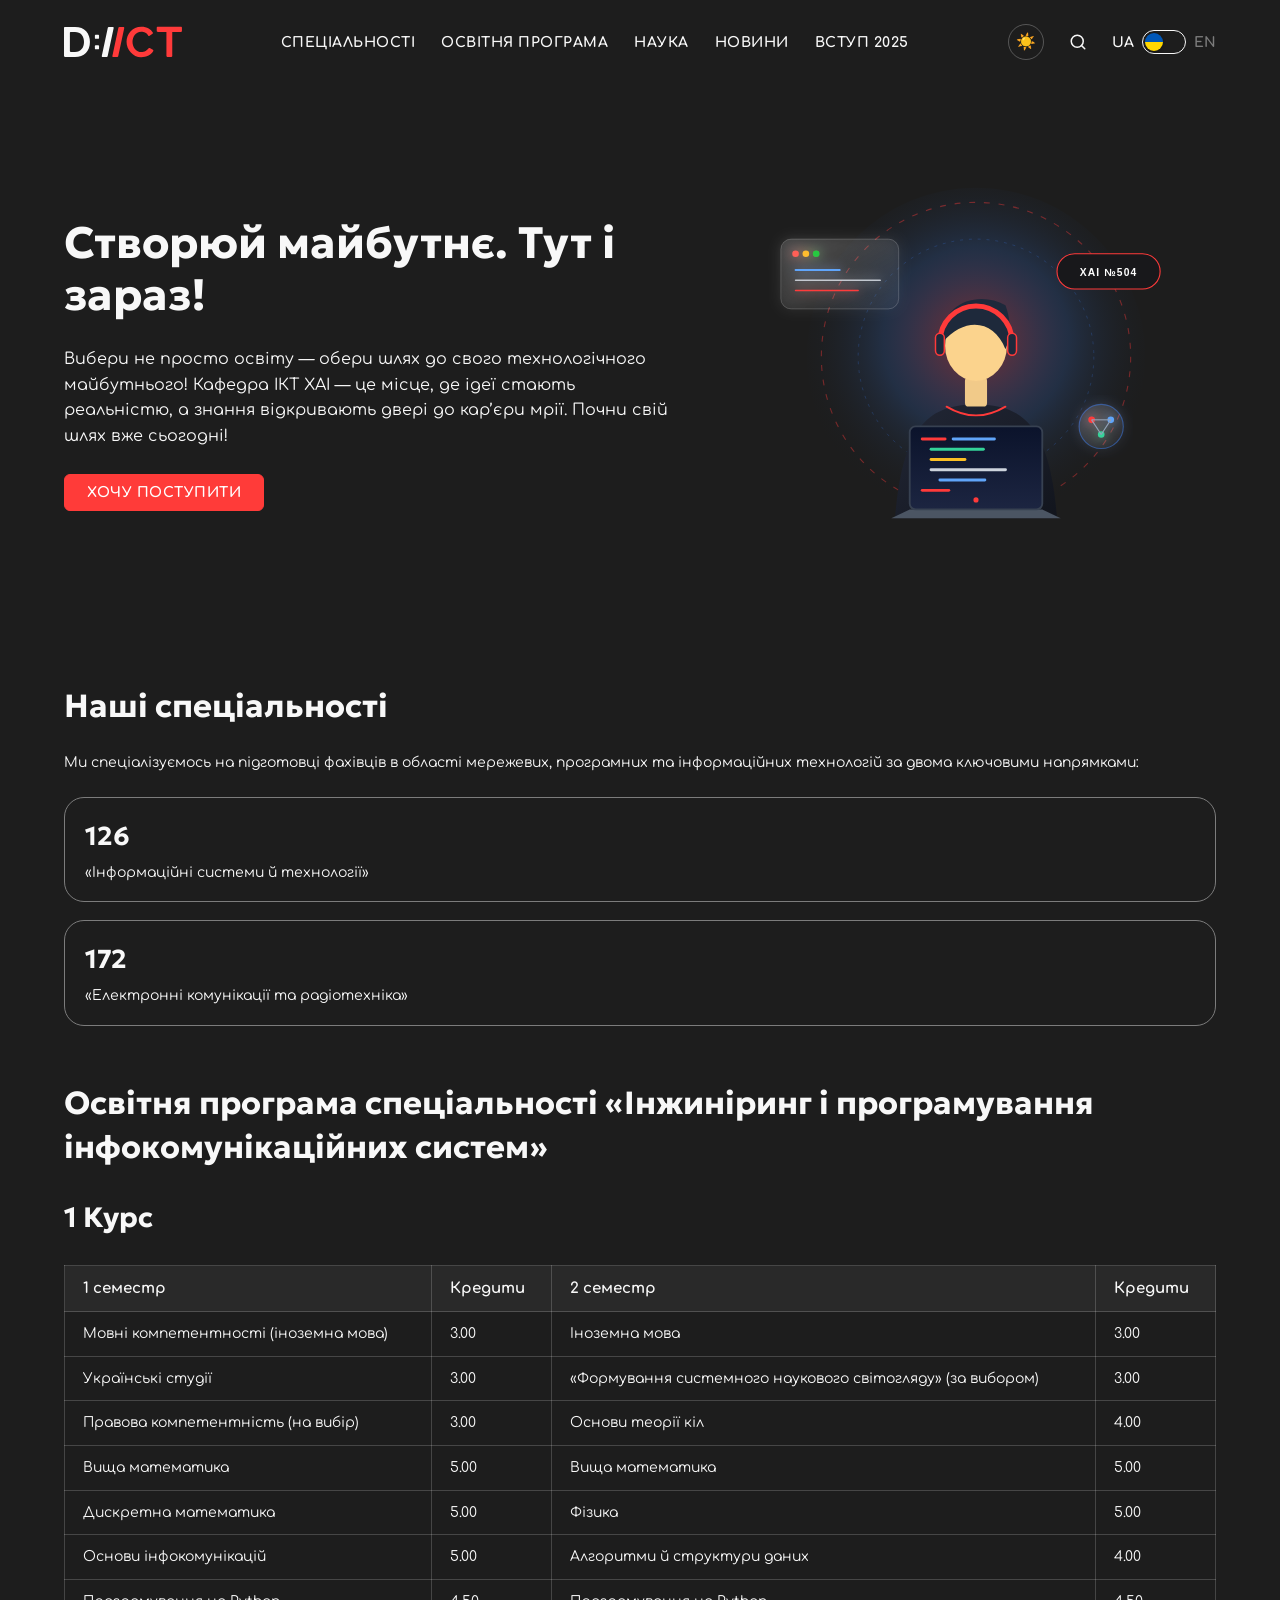
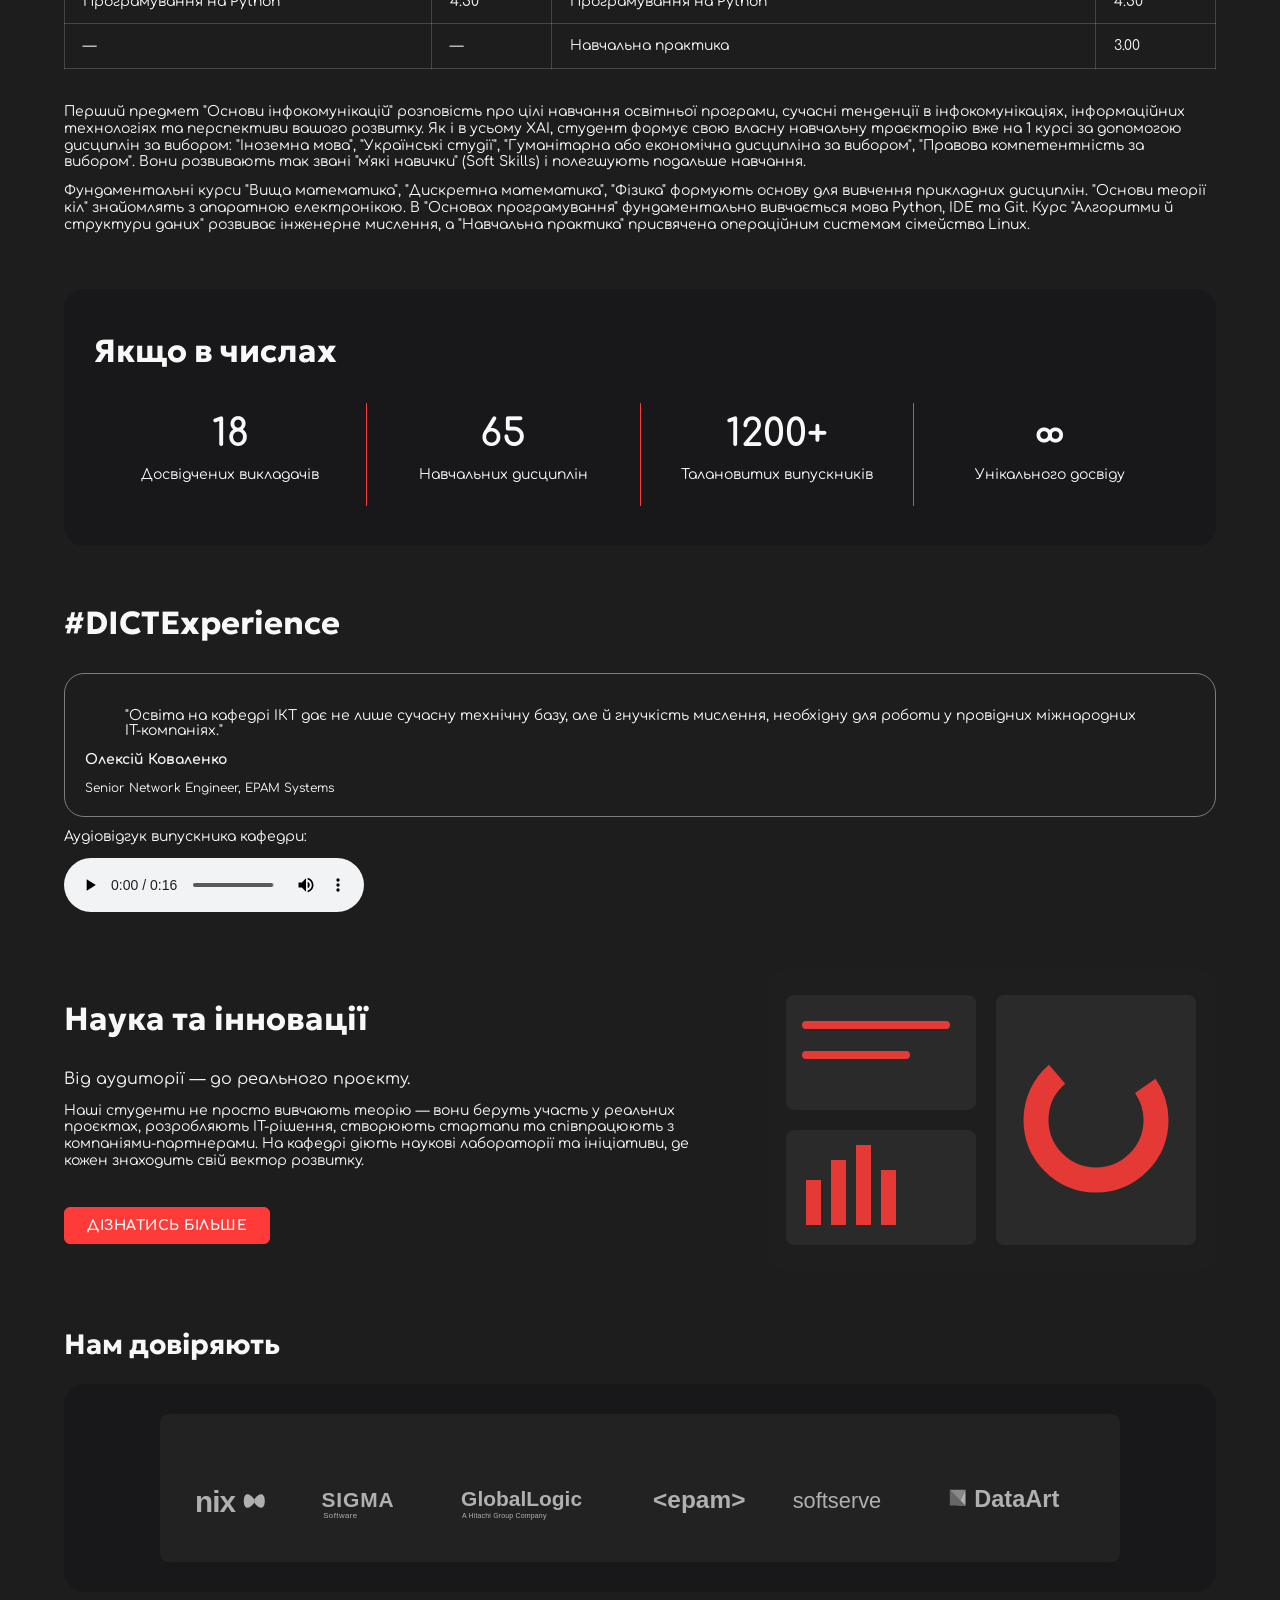
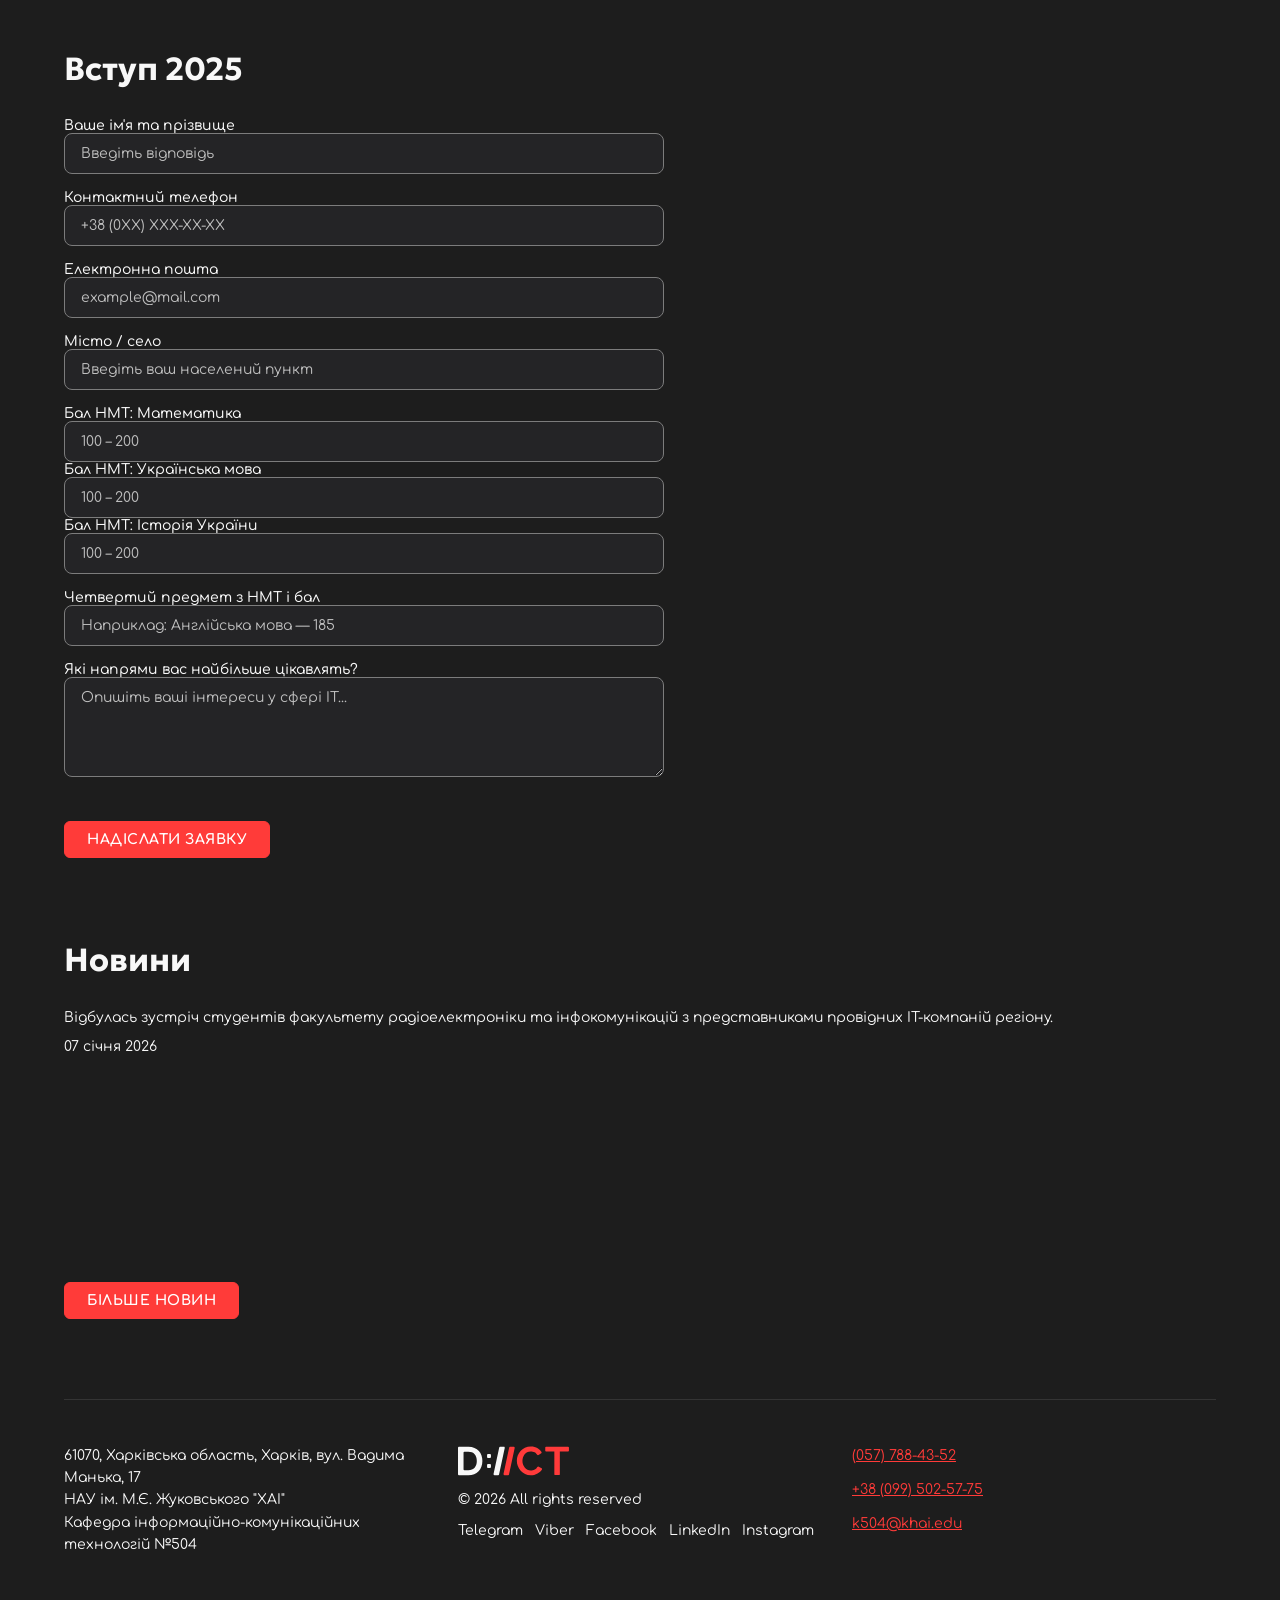
==== commit da8d5446: "Complete Practical Work #8: responsive header, language switcher, banner positioning and partners fi" ====
--- a/index.html
+++ b/index.html
@@ -19,22 +19,36 @@
         </a>
 
         <nav>
-            <ul>
-                <li><a href="#specialties">Спеціальності</a></li>
-                <li><a href="#curriculum">Освітня програма</a></li>
-                <li><a href="#science">Наука</a></li>
-                <li><a href="#news">Новини</a></li>
-                <li><a href="#admission">Вступ 2025</a></li>
+            <ul class="main-menu">
+                <li><a href="#specialties" class="menu-link" data-i18n="nav_specialties">СПЕЦІАЛЬНОСТІ</a></li>
+                <li><a href="#curriculum" class="menu-link" data-i18n="nav_curriculum">ОСВІТНЯ ПРОГРАМА</a></li>
+                <li><a href="#science" class="menu-link" data-i18n="nav_science">НАУКА</a></li>
+                <li><a href="#news" class="menu-link" data-i18n="nav_news">НОВИНИ</a></li>
+                <li><a href="#admission" class="menu-link" data-i18n="nav_admission">ВСТУП 2025</a></li>
             </ul>
         </nav>
 
         <div class="header-actions">
+            <!-- Перемикач теми -->
             <button type="button" id="theme-toggle" class="theme-toggle-btn" title="Змінити тему" aria-label="Перемикач теми">
                 <span class="theme-icon">☀️</span>
             </button>
-            <a href="#" class="search-btn" title="Пошук по сайту">🔍</a>
-            <div class="lang-switcher">
-                <span>UA</span> | <a href="#">EN</a>
+
+            <!-- Пошук -->
+            <a href="#" class="search-btn" title="Пошук по сайту" aria-label="Пошук">
+                <svg width="18" height="18" viewBox="0 0 24 24" fill="none" stroke="currentColor" stroke-width="2" stroke-linecap="round" stroke-linejoin="round">
+                    <circle cx="11" cy="11" r="8"></circle>
+                    <line x1="21" y1="21" x2="16.65" y2="16.65"></line>
+                </svg>
+            </a>
+
+            <!-- Тумблер перемикання мови -->
+            <div class="lang-switch-box" id="lang-toggle-btn" title="Перемкнути мову">
+                <span class="lang-label ua active">UA</span>
+                <div class="lang-slider">
+                    <span class="lang-circle"></span>
+                </div>
+                <span class="lang-label en">EN</span>
             </div>
         </div>
     </div>
@@ -43,26 +57,26 @@
 <!-- Основна частина сторінки -->
 <main>
 
-    <!-- Банер сайту -->
-    <section id="banner" class="hero">
-        <div class="banner-content">
-            <h1>Створюй майбутнє. Тут і зараз!</h1>
-            <p class="large">
-                Вибери не просто освіту — обери шлях до свого технологічного майбутнього!<br>
-                Кафедра ІКТ ХАІ — це місце, де ідеї стають реальністю, а знання відкривають двері до кар’єри мрії.<br>
-                Почни свій шлях вже сьогодні!
-            </p>
-            <button type="button" class="button">ХОЧУ ПОСТУПИТИ</button>
-        </div>
-        <div class="banner-media">
+    <!-- Головний банер сайту -->
+    <section id="banner">
+        <div class="content-wrapper">
+            <h1 data-i18n="banner_title">Створюй майбутнє. Тут і зараз!</h1>
+            <div class="description">
+                <p data-i18n="banner_desc">
+                    Вибери не просто освіту — обери шлях до свого технологічного майбутнього! Кафедра ІКТ ХАІ — це місце, де ідеї стають реальністю, а знання відкривають двері до кар’єри мрії. Почни свій шлях вже сьогодні!
+                </p>
+            </div>
+            <button type="button" class="button" data-i18n="banner_btn">ХОЧУ ПОСТУПИТИ</button>
+        </div>
+        <div class="image-wrapper">
             <img src="images/banner-student.svg" alt="Студент кафедри ІКТ" title="Створюй майбутнє разом з ІКТ">
         </div>
     </section>
 
     <!-- Розділ "Наші спеціальності" -->
     <section id="specialties">
-        <h2>Наші спеціальності</h2>
-        <p>
+        <h2 data-i18n="specialties_title">Наші спеціальності</h2>
+        <p data-i18n="specialties_desc">
             Ми спеціалізуємось на підготовці фахівців в області мережевих,
             програмних та інформаційних технологій за двома ключовими напрямками:
         </p>
@@ -70,77 +84,77 @@
         <div class="specialties-cards">
             <div class="card specialty-card">
                 <h3>126</h3>
-                <p>«Інформаційні системи й технології»</p>
+                <p data-i18n="spec_126">«Інформаційні системи й технології»</p>
             </div>
             <div class="card specialty-card">
                 <h3>172</h3>
-                <p>«Електронні комунікації та радіотехніка»</p>
+                <p data-i18n="spec_172">«Електронні комунікації та радіотехніка»</p>
             </div>
         </div>
     </section>
 
     <!-- Освітня програма -->
     <section id="curriculum">
-        <h2>Освітня програма спеціальності «Інжиніринг і програмування інфокомунікаційних систем»</h2>
-        <h3>1 Курс</h3>
+        <h2 data-i18n="curriculum_title">Освітня програма спеціальності «Інжиніринг і програмування інфокомунікаційних систем»</h2>
+        <h3 data-i18n="curriculum_year">1 Курс</h3>
 
         <div class="table-container">
             <table class="curriculum-table">
                 <thead>
                 <tr>
-                    <th>1 семестр</th>
-                    <th>Кредити</th>
-                    <th>2 семестр</th>
-                    <th>Кредити</th>
+                    <th data-i18n="th_sem1">1 семестр</th>
+                    <th data-i18n="th_credits1">Кредити</th>
+                    <th data-i18n="th_sem2">2 семестр</th>
+                    <th data-i18n="th_credits2">Кредити</th>
                 </tr>
                 </thead>
                 <tbody>
                 <tr>
-                    <td>Мовні компетентності (іноземна мова)</td>
-                    <td>3.00</td>
-                    <td>Іноземна мова</td>
-                    <td>3.00</td>
-                </tr>
-                <tr>
-                    <td>Українські студії</td>
-                    <td>3.00</td>
-                    <td>«Формування системного наукового світогляду» (за вибором)</td>
-                    <td>3.00</td>
-                </tr>
-                <tr>
-                    <td>Правова компетентність (на вибір)</td>
-                    <td>3.00</td>
-                    <td>Основи теорії кіл</td>
+                    <td data-i18n="course_1">Мовні компетентності (іноземна мова)</td>
+                    <td>3.00</td>
+                    <td data-i18n="course_2">Іноземна мова</td>
+                    <td>3.00</td>
+                </tr>
+                <tr>
+                    <td data-i18n="course_3">Українські студії</td>
+                    <td>3.00</td>
+                    <td data-i18n="course_4">«Формування системного наукового світогляду» (за вибором)</td>
+                    <td>3.00</td>
+                </tr>
+                <tr>
+                    <td data-i18n="course_5">Правова компетентність (на вибір)</td>
+                    <td>3.00</td>
+                    <td data-i18n="course_6">Основи теорії кіл</td>
                     <td>4.00</td>
                 </tr>
                 <tr>
-                    <td>Вища математика</td>
-                    <td>5.00</td>
-                    <td>Вища математика</td>
-                    <td>5.00</td>
-                </tr>
-                <tr>
-                    <td>Дискретна математика</td>
-                    <td>5.00</td>
-                    <td>Фізика</td>
-                    <td>5.00</td>
-                </tr>
-                <tr>
-                    <td>Основи інфокомунікацій</td>
-                    <td>5.00</td>
-                    <td>Алгоритми й структури даних</td>
+                    <td data-i18n="course_7">Вища математика</td>
+                    <td>5.00</td>
+                    <td data-i18n="course_7">Вища математика</td>
+                    <td>5.00</td>
+                </tr>
+                <tr>
+                    <td data-i18n="course_8">Дискретна математика</td>
+                    <td>5.00</td>
+                    <td data-i18n="course_9">Фізика</td>
+                    <td>5.00</td>
+                </tr>
+                <tr>
+                    <td data-i18n="course_10">Основи інфокомунікацій</td>
+                    <td>5.00</td>
+                    <td data-i18n="course_11">Алгоритми й структури даних</td>
                     <td>4.00</td>
                 </tr>
                 <tr>
-                    <td>Програмування на Python</td>
+                    <td data-i18n="course_12">Програмування на Python</td>
                     <td>4.50</td>
-                    <td>Програмування на Python</td>
+                    <td data-i18n="course_12">Програмування на Python</td>
                     <td>4.50</td>
                 </tr>
                 <tr>
                     <td>—</td>
                     <td>—</td>
-                    <td>Навчальна практика</td>
+                    <td data-i18n="course_13">Навчальна практика</td>
                     <td>3.00</td>
                 </tr>
                 </tbody>
@@ -148,10 +162,10 @@
         </div>
 
         <div class="curriculum-description">
-            <p>
+            <p data-i18n="curr_desc_1">
                 Перший предмет "Основи інфокомунікацій" розповість про цілі навчання освітньої програми, сучасні тенденції в інфокомунікаціях, інформаційних технологіях та перспективи вашого розвитку. Як і в усьому ХАІ, студент формує свою власну навчальну траєкторію вже на 1 курсі за допомогою дисциплін за вибором: "Іноземна мова", "Українські студії", "Гуманітарна або економічна дисципліна за вибором", "Правова компетентність за вибором". Вони розвивають так звані "м'які навички" (Soft Skills) і полегшують подальше навчання.
             </p>
-            <p>
+            <p data-i18n="curr_desc_2">
                 Фундаментальні курси "Вища математика", "Дискретна математика", "Фізика" формують основу для вивчення прикладних дисциплін. "Основи теорії кіл" знайомлять з апаратною електронікою. В "Основах програмування" фундаментально вивчається мова Python, IDE та Git. Курс "Алгоритми й структури даних" розвиває інженерне мислення, а "Навчальна практика" присвячена операційним системам сімейства Linux.
             </p>
         </div>
@@ -159,23 +173,23 @@
 
     <!-- Розділ "Якщо в числах" -->
     <section id="in-numbers">
-        <h2>Якщо в числах</h2>
+        <h2 data-i18n="numbers_title">Якщо в числах</h2>
         <div class="cards-wrapper">
             <div class="card">
                 <span class="stat-number">18</span>
-                <p>Досвідчених викладачів</p>
+                <p data-i18n="stat_1">Досвідчених викладачів</p>
             </div>
             <div class="card">
                 <span class="stat-number">65</span>
-                <p>Навчальних дисциплін</p>
+                <p data-i18n="stat_2">Навчальних дисциплін</p>
             </div>
             <div class="card">
                 <span class="stat-number">1200+</span>
-                <p>Талановитих випускників</p>
+                <p data-i18n="stat_3">Талановитих випускників</p>
             </div>
             <div class="card">
                 <span class="stat-number">∞</span>
-                <p>Унікального досвіду</p>
+                <p data-i18n="stat_4">Унікального досвіду</p>
             </div>
         </div>
     </section>
@@ -185,14 +199,14 @@
         <h2>#DICTExperience</h2>
         <div class="reviews-carousel">
             <article class="card review-card">
-                <blockquote>"Освіта на кафедрі ІКТ дає не лише сучасну технічну базу, але й гнучкість мислення, необхідну для роботи у провідних міжнародних IT-компаніях."</blockquote>
-                <p><strong>Олексій Коваленко</strong></p>
-                <small>Senior Network Engineer, EPAM Systems</small>
+                <blockquote data-i18n="feedback_text">"Освіта на кафедрі ІКТ дає не лише сучасну технічну базу, але й гнучкість мислення, необхідну для роботи у провідних міжнародних IT-компаніях."</blockquote>
+                <p><strong data-i18n="feedback_author">Олексій Коваленко</strong></p>
+                <small data-i18n="feedback_role">Senior Network Engineer, EPAM Systems</small>
             </article>
         </div>
 
         <div class="audio-feedback">
-            <p>Аудіовідгук випускника кафедри:</p>
+            <p data-i18n="audio_title">Аудіовідгук випускника кафедри:</p>
             <audio controls>
                 <source src="media/audio-review.mp3" type="audio/mpeg">
                 Ваш браузер не підтримує аудіоелемент.
@@ -203,12 +217,12 @@
     <!-- Розділ "Наука та інновації" -->
     <section id="science">
         <div class="science-content">
-            <h2>Наука та інновації</h2>
-            <p class="large">Від аудиторії — до реального проєкту.</p>
-            <p>
+            <h2 data-i18n="science_title">Наука та інновації</h2>
+            <p class="large" data-i18n="science_subtitle">Від аудиторії — до реального проєкту.</p>
+            <p data-i18n="science_desc">
                 Наші студенти не просто вивчають теорію — вони беруть участь у реальних проєктах, розробляють ІТ-рішення, створюють стартапи та співпрацюють з компаніями-партнерами. На кафедрі діють наукові лабораторії та ініціативи, де кожен знаходить свій вектор розвитку.
             </p>
-            <button type="button" class="button">ДІЗНАТИСЬ БІЛЬШЕ</button>
+            <button type="button" class="button" data-i18n="science_btn">ДІЗНАТИСЬ БІЛЬШЕ</button>
         </div>
         <div class="science-media">
             <img src="images/science-dashboard.svg" alt="Панель аналітики та науки" title="Наука та інновації в ІКТ">
@@ -217,71 +231,72 @@
 
     <!-- Розділ "Нам довіряють" -->
     <section id="partners">
+        <h2 class="partners-title" data-i18n="partners_title">Нам довіряють</h2>
         <div class="partners-wrapper">
-            <img src="images/partners.svg" alt="Партнери кафедри ІКТ" title="Нам довіряють">
+            <img src="images/partners.svg" alt="Партнери кафедри ІКТ">
         </div>
     </section>
 
     <!-- Розділ: Форма зворотного зв'язку -->
     <section id="admission">
-        <h2>Вступ 2025</h2>
+        <h2 data-i18n="admission_title">Вступ 2025</h2>
         <form action="#" method="post" class="admission-form">
             <div class="form-group">
-                <label for="fullName">Ваше ім'я та прізвище</label>
+                <label for="fullName" data-i18n="form_name">Ваше ім'я та прізвище</label>
                 <input type="text" id="fullName" name="fullName" placeholder="Введіть відповідь" required>
             </div>
 
             <div class="form-group">
-                <label for="phone">Контактний телефон</label>
+                <label for="phone" data-i18n="form_phone">Контактний телефон</label>
                 <input type="tel" id="phone" name="phone" placeholder="+38 (0XX) XXX-XX-XX" required>
             </div>
 
             <div class="form-group">
-                <label for="email">Електронна пошта</label>
+                <label for="email" data-i18n="form_email">Електронна пошта</label>
                 <input type="email" id="email" name="email" placeholder="example@mail.com" required>
             </div>
 
             <div class="form-group">
-                <label for="city">Місто / село</label>
+                <label for="city" data-i18n="form_city">Місто / село</label>
                 <input type="text" id="city" name="city" placeholder="Введіть ваш населений пункт">
             </div>
 
             <div class="form-grid-nmt">
                 <div class="form-group">
-                    <label for="nmtMath">Бал НМТ: Математика</label>
+                    <label for="nmtMath" data-i18n="form_math">Бал НМТ: Математика</label>
                     <input type="number" id="nmtMath" name="nmtMath" min="100" max="200" placeholder="100 – 200">
                 </div>
                 <div class="form-group">
-                    <label for="nmtUa">Бал НМТ: Українська мова</label>
+                    <label for="nmtUa" data-i18n="form_ua">Бал НМТ: Українська мова</label>
                     <input type="number" id="nmtUa" name="nmtUa" min="100" max="200" placeholder="100 – 200">
                 </div>
                 <div class="form-group">
-                    <label for="nmtHist">Бал НМТ: Історія України</label>
+                    <label for="nmtHist" data-i18n="form_hist">Бал НМТ: Історія України</label>
                     <input type="number" id="nmtHist" name="nmtHist" min="100" max="200" placeholder="100 – 200">
                 </div>
             </div>
 
             <div class="form-group">
-                <label for="nmtFourth">Четвертий предмет з НМТ і бал</label>
+                <label for="nmtFourth" data-i18n="form_fourth">Четвертий предмет з НМТ і бал</label>
                 <input type="text" id="nmtFourth" name="nmtFourth" placeholder="Наприклад: Англійська мова — 185">
             </div>
 
             <div class="form-group">
-                <label for="interests">Які напрями вас найбільше цікавлять?</label>
+                <label for="interests" data-i18n="form_interests">Які напрями вас найбільше цікавлять?</label>
                 <textarea id="interests" name="interests" rows="4" placeholder="Опишіть ваші інтереси у сфері IT..."></textarea>
             </div>
 
-            <button type="submit" class="button">НАДІСЛАТИ ЗАЯВКУ</button>
+            <button type="submit" class="button" data-i18n="form_btn">НАДІСЛАТИ ЗАЯВКУ</button>
         </form>
     </section>
 
     <!-- Розділ "Новини" -->
     <section id="news">
-        <h2>Новини</h2>
+        <h2 data-i18n="news_title">Новини</h2>
         <div class="news-list">
             <article class="news-card">
-                <p>Відбулась зустріч студентів факультету радіоелектроніки та інфокомунікацій з представниками провідних IT-компаній регіону.</p>
-                <time datetime="2026-01-07">07 січня 2026</time>
+                <p data-i18n="news_item">Відбулась зустріч студентів факультету радіоелектроніки та інфокомунікацій з представниками провідних IT-компаній регіону.</p>
+                <time datetime="2026-01-07" data-i18n="news_date">07 січня 2026</time>
             </article>
         </div>
 
@@ -292,7 +307,7 @@
             </video>
         </div>
 
-        <button type="button" class="button">БІЛЬШЕ НОВИН</button>
+        <button type="button" class="button" data-i18n="news_btn">БІЛЬШЕ НОВИН</button>
     </section>
 
 </main>
@@ -300,7 +315,7 @@
 <!-- Нижній колонтитул сайту -->
 <footer>
     <div class="footer-col footer-address">
-        <p>61070, Харківська область, Харків, вул. Вадима Манька, 17<br>
+        <p data-i18n="footer_addr">61070, Харківська область, Харків, вул. Вадима Манька, 17<br>
             НАУ ім. М.Є. Жуковського "ХАІ"<br>
             Кафедра інформаційно-комунікаційних технологій №504</p>
     </div>
--- a/css/main.css
+++ b/css/main.css
@@ -153,12 +153,56 @@
   background: var(--primary-color);
 }
 
-.hero img,
-section:first-of-type img {
-  display: block;
-  margin: 20px auto;
-  max-width: 100%;
+#banner {
+  width: 100%;
+  min-height: 520px;
+  display: flex !important;
+  flex-direction: row !important;
+  align-items: center !important;
+  justify-content: space-between !important;
+  gap: 30px;
+  position: relative;
+  margin: 20px 0 60px 0;
+}
+#banner .content-wrapper {
+  flex: 1 1 55%;
+  max-width: 620px;
+  display: flex;
+  flex-direction: column;
+  gap: 25px;
+  z-index: 2;
+}
+#banner .content-wrapper h1 {
+  margin: 0;
+  font-size: 44px;
+  line-height: 1.2;
+  font-weight: 700;
+}
+#banner .content-wrapper .description p {
+  margin: 0;
+  font-size: 16px;
+  line-height: 1.6;
+  color: var(--primary-text-color);
+}
+#banner .content-wrapper .button {
+  margin: 0;
+  width: fit-content;
+}
+#banner .image-wrapper {
+  flex: 1 1 45%;
+  min-width: 340px;
+  display: flex !important;
+  justify-content: flex-end !important;
+  align-items: center !important;
+  z-index: 1;
+}
+#banner .image-wrapper img {
+  width: 100%;
+  max-width: 480px;
   height: auto;
+  min-height: 380px;
+  display: block !important;
+  object-fit: contain;
 }
 
 #curriculum table,
@@ -228,6 +272,38 @@
   border-radius: 16px;
   display: block;
   transition: filter 0.25s ease;
+}
+
+#partners {
+  margin: 50px 0;
+  text-align: left;
+}
+#partners .partners-title {
+  font-size: 28px;
+  font-weight: 700;
+  margin: 0 0 20px 0;
+  color: var(--primary-text-color);
+}
+#partners .partners-wrapper {
+  background: #18181b;
+  border-radius: 20px;
+  padding: 30px;
+  display: flex;
+  justify-content: center;
+  align-items: center;
+}
+#partners .partners-wrapper img {
+  width: 100%;
+  max-width: 960px;
+  height: auto;
+  display: block;
+}
+
+[data-theme=light] #partners .partners-wrapper {
+  background: #e9ecef !important;
+}
+[data-theme=light] #partners .partners-wrapper img {
+  filter: invert(0.85);
 }
 
 #admission form {
@@ -323,14 +399,13 @@
   background: #ffffff;
   border-color: #d1d5db;
 }
-[data-theme=light] #partners,
-[data-theme=light] .partners-wrapper {
-  background: #f1f3f5 !important;
-  border-radius: 16px;
-  padding: 24px;
-}
-[data-theme=light] #partners img,
-[data-theme=light] .partners-wrapper img {
+[data-theme=light] #partners .partners-wrapper {
+  background: #e9ecef !important;
+}
+[data-theme=light] #partners .partners-wrapper .partners-title {
+  color: #1d1d1d !important;
+}
+[data-theme=light] #partners .partners-wrapper .partners-logos img {
   filter: invert(0.85);
 }
 
@@ -339,14 +414,13 @@
   padding: 24px 0;
   box-sizing: border-box;
 }
-header .header-wrapper,
-header .container {
+header .header-wrapper {
   width: 100%;
   display: flex !important;
   flex-direction: row !important;
   align-items: center !important;
   justify-content: space-between !important;
-  flex-wrap: nowrap !important;
+  gap: 20px;
 }
 header .logo {
   display: flex !important;
@@ -365,36 +439,33 @@
   flex: 1 1 auto;
   justify-content: center;
 }
-header nav ul {
+header nav .main-menu {
   display: flex !important;
   flex-direction: row !important;
   align-items: center !important;
   justify-content: center !important;
-  flex-wrap: nowrap !important;
-  gap: 28px;
+  gap: 26px;
   list-style: none !important;
   margin: 0 !important;
   padding: 0 !important;
 }
-header nav ul li {
+header nav .main-menu li {
   display: inline-block !important;
   margin: 0 !important;
-  padding: 0 !important;
-  white-space: nowrap !important;
-}
-header nav ul li a {
+}
+header nav .main-menu li .menu-link {
   color: var(--primary-text-color) !important;
   text-decoration: none !important;
-  font-size: 15px;
-  font-weight: 500;
+  font-size: 14px;
+  font-weight: 700;
+  letter-spacing: 0.5px;
+  text-transform: uppercase;
   white-space: nowrap !important;
   transition: color 0.2s ease;
 }
-header nav ul li a:hover {
+header nav .main-menu li .menu-link:hover {
   color: var(--red-color) !important;
 }
-header .lang-switcher,
-header .search-wrapper,
 header .header-actions {
   display: flex !important;
   flex-direction: row !important;
@@ -403,8 +474,6 @@
   flex-shrink: 0;
   white-space: nowrap !important;
 }
-header .lang-switcher .theme-toggle-btn,
-header .search-wrapper .theme-toggle-btn,
 header .header-actions .theme-toggle-btn {
   background: transparent !important;
   border: 1px solid rgba(255, 255, 255, 0.25) !important;
@@ -421,42 +490,84 @@
   line-height: 1;
   transition: all 0.2s ease-in-out;
 }
-header .lang-switcher .theme-toggle-btn:hover,
-header .search-wrapper .theme-toggle-btn:hover,
 header .header-actions .theme-toggle-btn:hover {
   border-color: var(--red-color) !important;
   background: rgba(255, 59, 57, 0.1) !important;
   transform: rotate(15deg);
 }
-header .lang-switcher a,
-header .search-wrapper a,
-header .header-actions a {
+header .header-actions .search-btn {
+  display: inline-flex !important;
+  align-items: center !important;
+  justify-content: center !important;
+  width: 36px !important;
+  height: 36px !important;
+  border-radius: 50% !important;
   color: var(--primary-text-color) !important;
   text-decoration: none !important;
-  font-size: 15px;
-  font-weight: 600;
-}
-header .lang-switcher a:hover,
-header .search-wrapper a:hover,
-header .header-actions a:hover {
-  color: var(--red-color) !important;
-}
-header .lang-switcher img,
-header .lang-switcher svg,
-header .search-wrapper img,
-header .search-wrapper svg,
-header .header-actions img,
-header .header-actions svg {
+  transition: all 0.2s ease-in-out;
+}
+header .header-actions .search-btn svg {
+  stroke: var(--primary-text-color);
+  transition: stroke 0.2s ease;
+}
+header .header-actions .search-btn:hover {
+  background: rgba(255, 59, 57, 0.1) !important;
+}
+header .header-actions .search-btn:hover svg {
+  stroke: var(--red-color);
+}
+header .header-actions .lang-switch-box {
+  display: inline-flex !important;
+  flex-direction: row !important;
+  align-items: center !important;
+  gap: 8px;
+  cursor: pointer;
+  user-select: none;
+}
+header .header-actions .lang-switch-box .lang-label {
+  font-size: 14px;
+  font-weight: 700;
+  color: var(--grey-color);
+  transition: color 0.2s ease;
+}
+header .header-actions .lang-switch-box .lang-label.active {
+  color: var(--primary-text-color);
+}
+header .header-actions .lang-switch-box .lang-slider {
+  width: 44px;
+  height: 24px;
+  border-radius: 100px;
+  border: 1px solid var(--primary-text-color);
+  background: transparent;
+  position: relative;
+  display: flex;
+  align-items: center;
+  padding: 2px;
+  box-sizing: border-box;
+}
+header .header-actions .lang-switch-box .lang-slider .lang-circle {
   width: 18px;
   height: 18px;
-  display: block;
+  border-radius: 50%;
+  position: absolute;
+  left: 2px;
+  box-shadow: 0 1px 3px rgba(0, 0, 0, 0.4);
+  transition: transform 0.25s cubic-bezier(0.4, 0, 0.2, 1), background 0.25s ease;
+  background: linear-gradient(180deg, #0057b7 50%, #ffd700 50%);
+}
+header .header-actions .lang-switch-box.is-en .lang-slider .lang-circle {
+  transform: translateX(20px);
+  background: #012169 url("data:image/svg+xml,%3Csvg xmlns='http://www.w3.org/2000/svg' viewBox='0 0 60 30'%3E%3CclipPath id='s'%3E%3Cpath d='M0,0 v30 h60 v-30 z'/%3E%3C/clipPath%3E%3CclipPath id='t'%3E%3Cpath d='M30,15 h30 v15 z v15 h-30 z h-30 v-15 z v-15 h30 z'/%3E%3C/clipPath%3E%3Cg clip-path='url(%23s)'%3E%3Cpath d='M0,0 v30 h60 v-30 z' fill='%23012169'/%3E%3Cpath d='M0,0 L60,30 M60,0 L0,30' stroke='%23fff' stroke-width='6'/%3E%3Cpath d='M0,0 L60,30 M60,0 L0,30' clip-path='url(%23t)' stroke='%23C8102E' stroke-width='4'/%3E%3Cpath d='M30,0 v30 M0,15 h60' stroke='%23fff' stroke-width='10'/%3E%3Cpath d='M30,0 v30 M0,15 h60' stroke='%23C8102E' stroke-width='6'/%3E%3C/g%3E%3C/svg%3E") center/cover no-repeat !important;
 }
 
 [data-theme=light] .logo img {
   filter: invert(0.9) hue-rotate(180deg);
 }
-[data-theme=light] header .theme-toggle-btn {
+[data-theme=light] header .header-actions .theme-toggle-btn {
   border-color: rgba(0, 0, 0, 0.25) !important;
+}
+[data-theme=light] header .header-actions .lang-switch-box .lang-slider {
+  border-color: rgba(0, 0, 0, 0.5) !important;
 }
 
 footer {
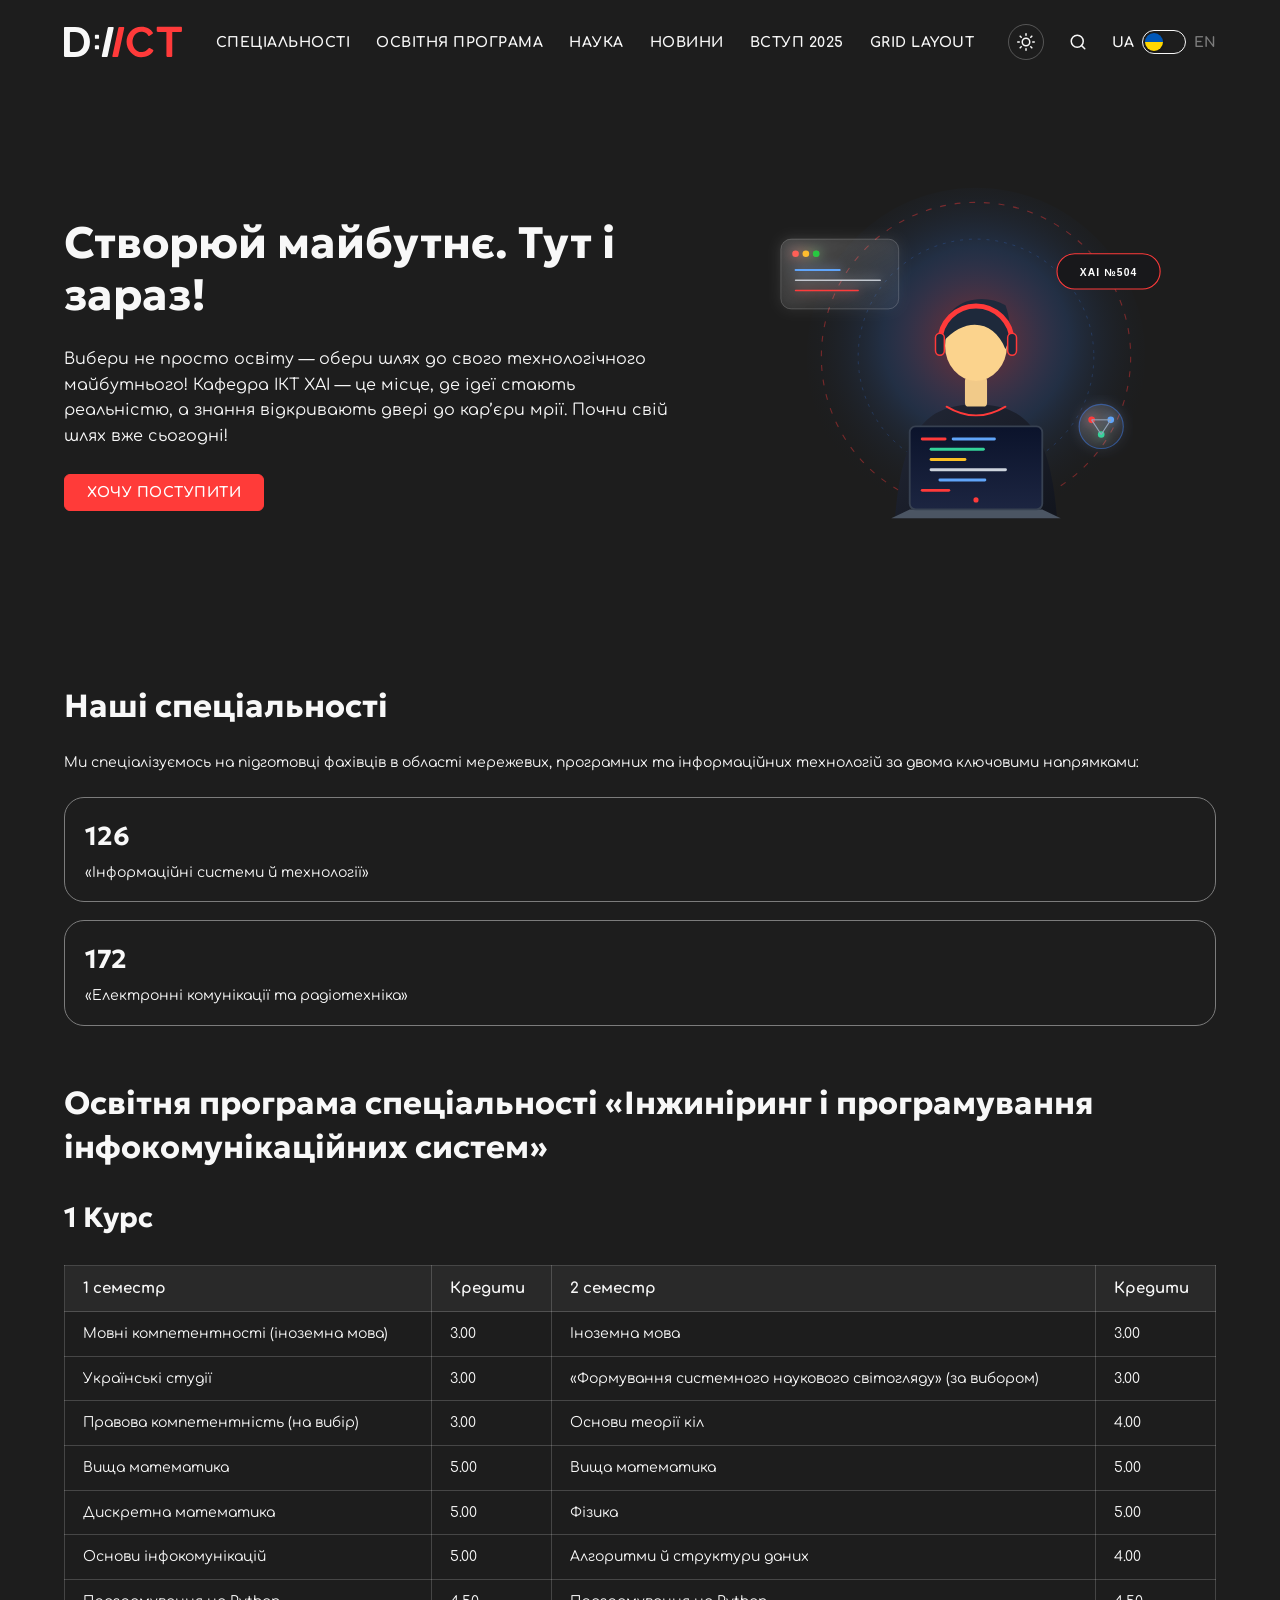
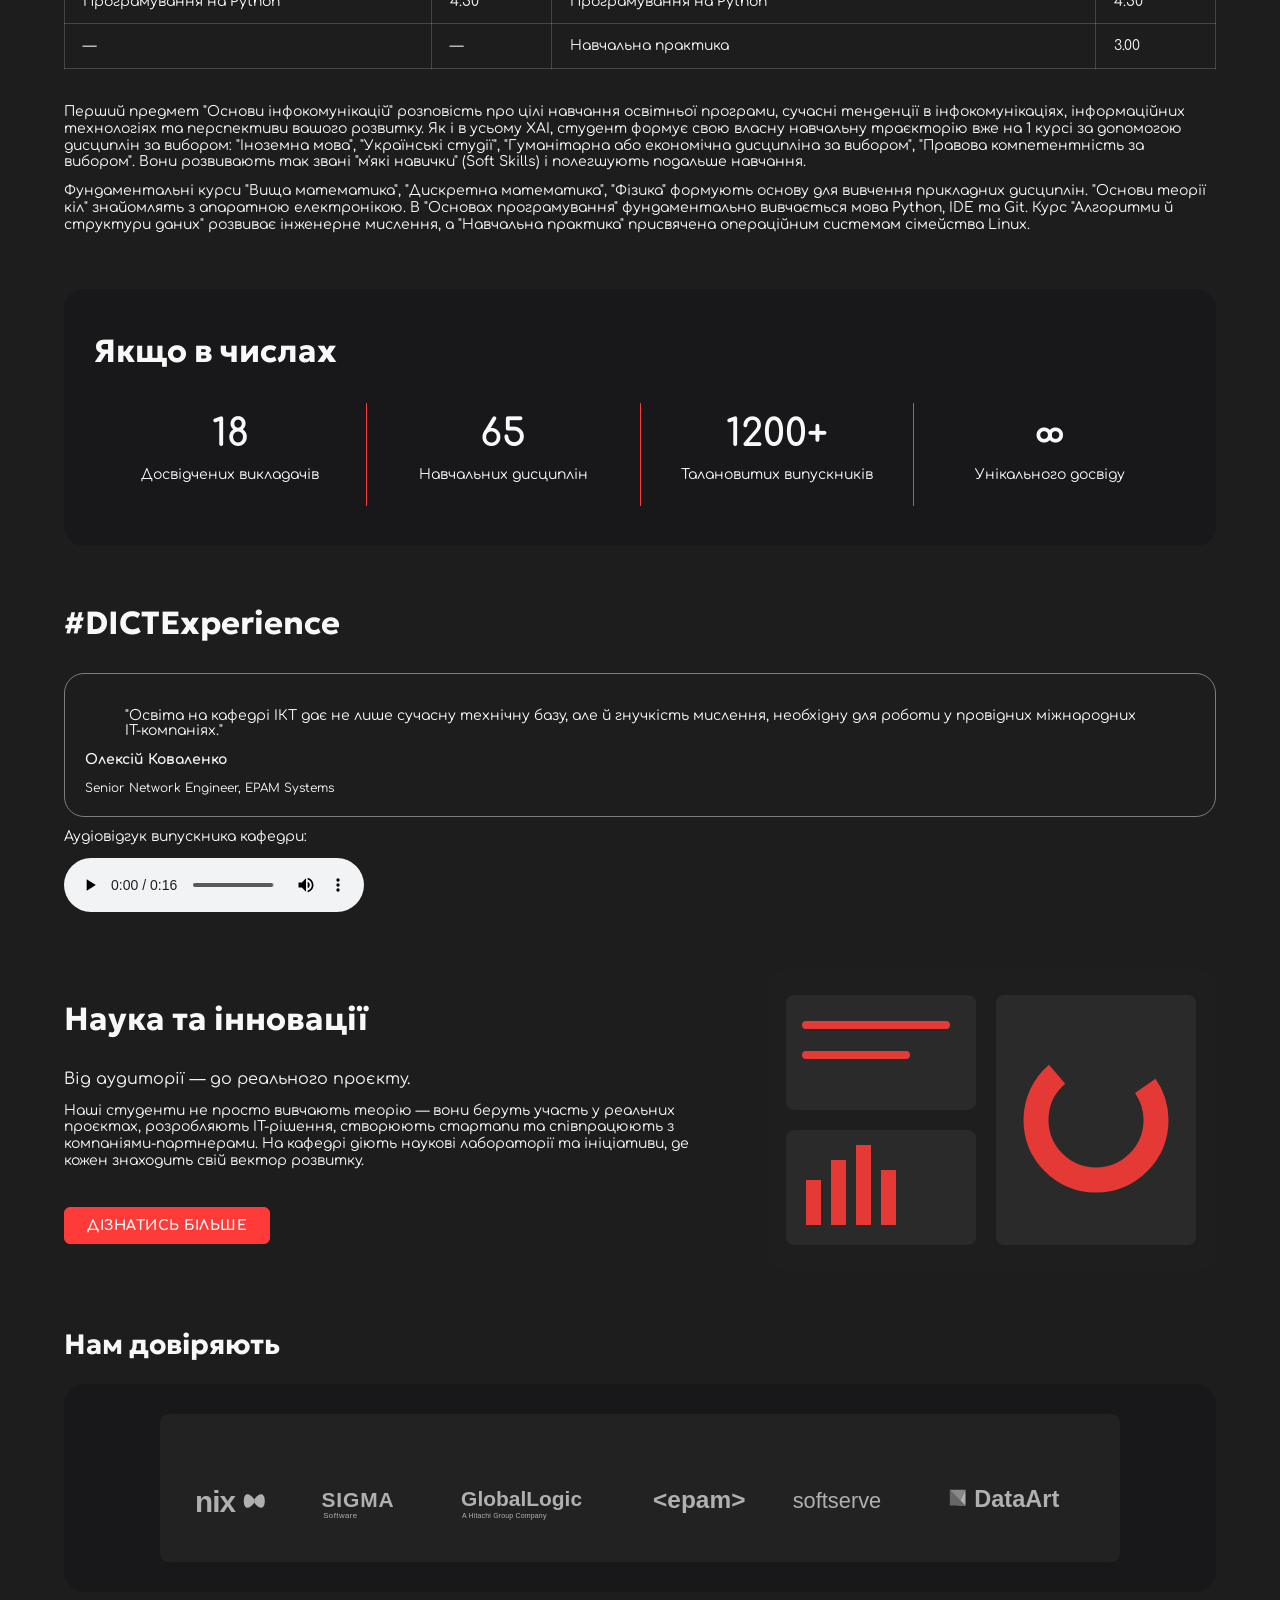
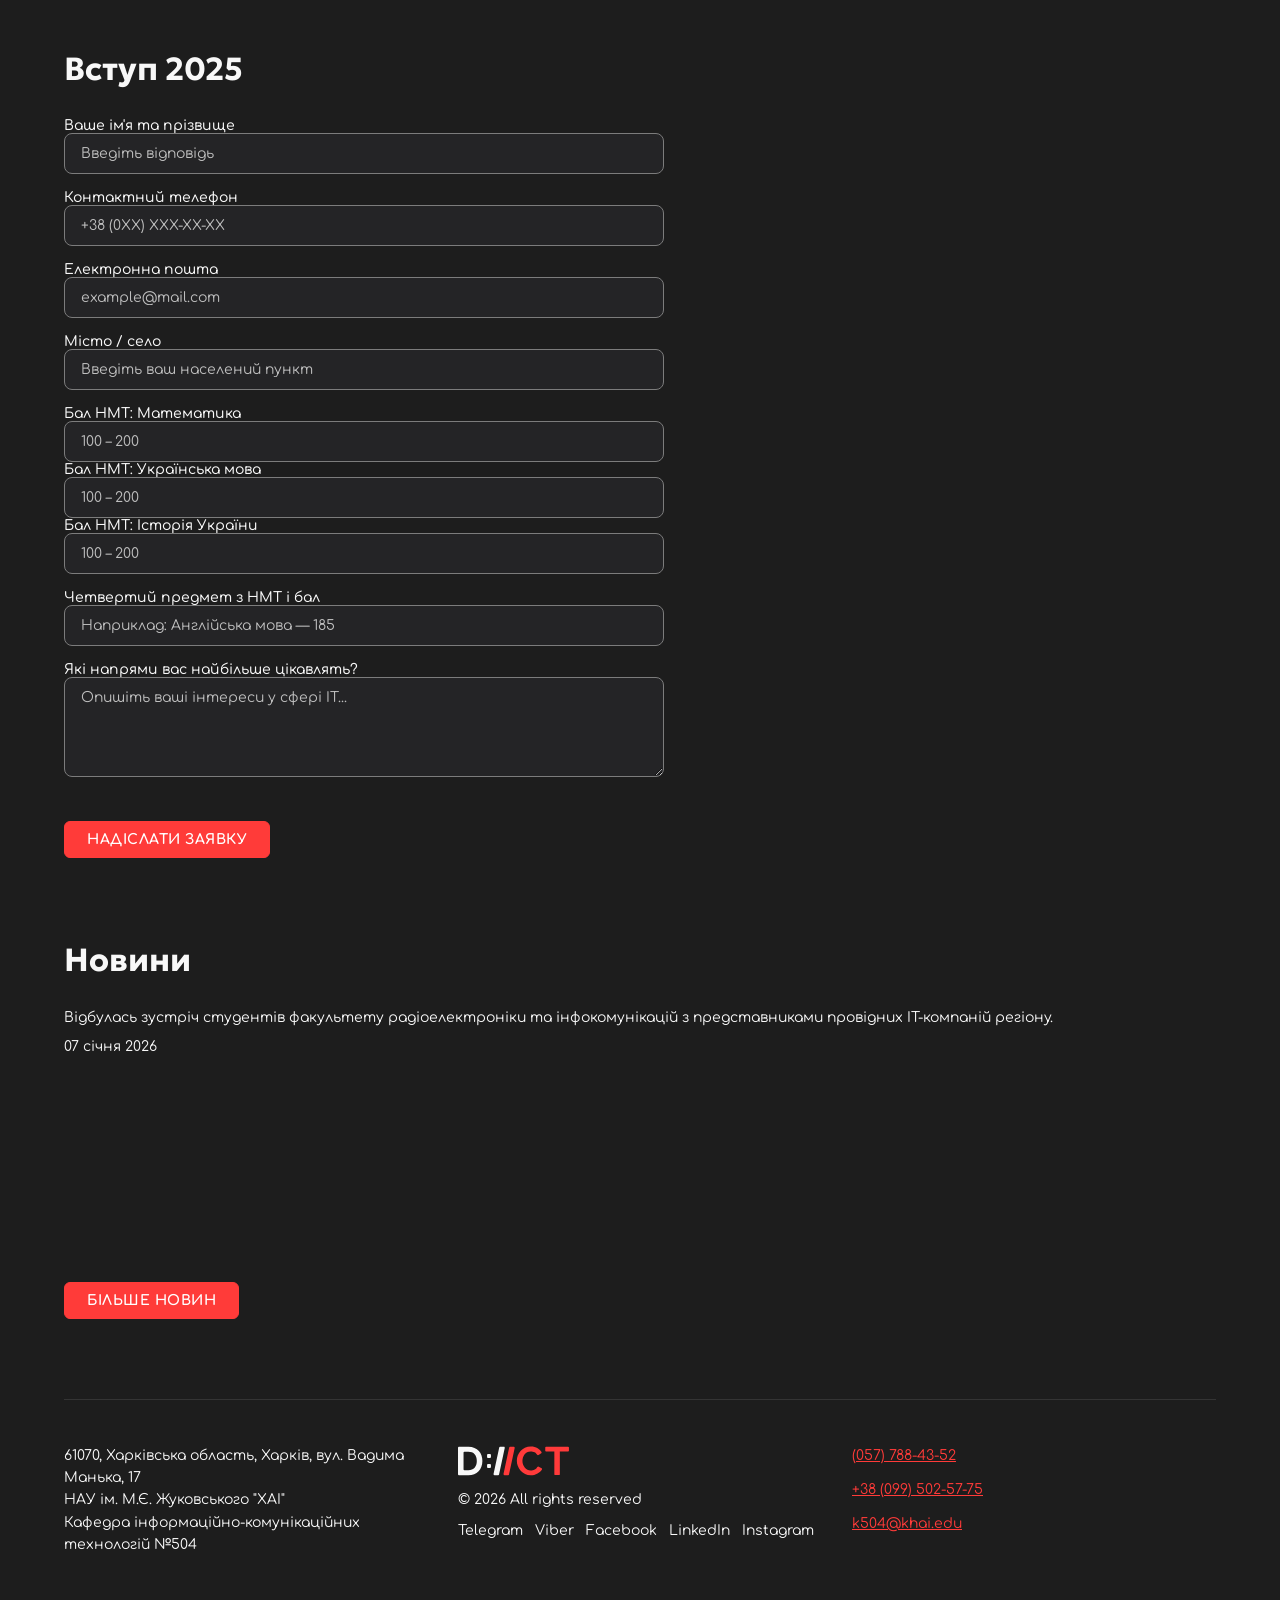
==== commit 41795766: "PR9: Create grid.html page, responsive Grid gallery, localization and theme sync" ====
--- a/index.html
+++ b/index.html
@@ -6,6 +6,9 @@
     <meta name="viewport" content="width=device-width, initial-scale=1.0">
     <meta http-equiv="X-UA-Compatible" content="ie=edge">
     <title>Головна | Кафедра інформаційно-комунікаційних технологій ХАІ</title>
+    <script>
+        document.documentElement.setAttribute('data-theme', sessionStorage.getItem('site_theme') || 'dark');
+    </script>
     <link rel="stylesheet" href="css/main.css">
 </head>
 
@@ -25,13 +28,27 @@
                 <li><a href="#science" class="menu-link" data-i18n="nav_science">НАУКА</a></li>
                 <li><a href="#news" class="menu-link" data-i18n="nav_news">НОВИНИ</a></li>
                 <li><a href="#admission" class="menu-link" data-i18n="nav_admission">ВСТУП 2025</a></li>
+                <li><a href="grid.html" class="menu-link" data-i18n="nav_grid">GRID LAYOUT</a></li>
             </ul>
         </nav>
 
         <div class="header-actions">
             <!-- Перемикач теми -->
             <button type="button" id="theme-toggle" class="theme-toggle-btn" title="Змінити тему" aria-label="Перемикач теми">
-                <span class="theme-icon">☀️</span>
+                <svg class="icon-sun" width="18" height="18" viewBox="0 0 24 24" fill="none" stroke="currentColor" stroke-width="2" stroke-linecap="round" stroke-linejoin="round">
+                    <circle cx="12" cy="12" r="5"></circle>
+                    <line x1="12" y1="1" x2="12" y2="3"></line>
+                    <line x1="12" y1="21" x2="12" y2="23"></line>
+                    <line x1="4.22" y1="4.22" x2="5.64" y2="5.64"></line>
+                    <line x1="18.36" y1="18.36" x2="19.78" y2="19.78"></line>
+                    <line x1="1" y1="12" x2="3" y2="12"></line>
+                    <line x1="21" y1="12" x2="23" y2="12"></line>
+                    <line x1="4.22" y1="19.78" x2="5.64" y2="18.36"></line>
+                    <line x1="18.36" y1="5.64" x2="19.78" y2="4.22"></line>
+                </svg>
+                <svg class="icon-moon" width="18" height="18" viewBox="0 0 24 24" fill="none" stroke="currentColor" stroke-width="2" stroke-linecap="round" stroke-linejoin="round">
+                    <path d="M21 12.79A9 9 0 1 1 11.21 3 7 7 0 0 0 21 12.79z"></path>
+                </svg>
             </button>
 
             <!-- Пошук -->
@@ -42,7 +59,7 @@
                 </svg>
             </a>
 
-            <!-- Тумблер перемикання мови -->
+            <!-- Перемикач мови -->
             <div class="lang-switch-box" id="lang-toggle-btn" title="Перемкнути мову">
                 <span class="lang-label ua active">UA</span>
                 <div class="lang-slider">
@@ -243,7 +260,7 @@
         <form action="#" method="post" class="admission-form">
             <div class="form-group">
                 <label for="fullName" data-i18n="form_name">Ваше ім'я та прізвище</label>
-                <input type="text" id="fullName" name="fullName" placeholder="Введіть відповідь" required>
+                <input type="text" id="fullName" name="fullName" placeholder="Введіть відповідь" data-i18n-placeholder="ph_name" required>
             </div>
 
             <div class="form-group">
@@ -258,7 +275,7 @@
 
             <div class="form-group">
                 <label for="city" data-i18n="form_city">Місто / село</label>
-                <input type="text" id="city" name="city" placeholder="Введіть ваш населений пункт">
+                <input type="text" id="city" name="city" placeholder="Введіть ваш населений пункт" data-i18n-placeholder="ph_city">
             </div>
 
             <div class="form-grid-nmt">
@@ -278,12 +295,12 @@
 
             <div class="form-group">
                 <label for="nmtFourth" data-i18n="form_fourth">Четвертий предмет з НМТ і бал</label>
-                <input type="text" id="nmtFourth" name="nmtFourth" placeholder="Наприклад: Англійська мова — 185">
+                <input type="text" id="nmtFourth" name="nmtFourth" placeholder="Наприклад: Англійська мова — 185" data-i18n-placeholder="ph_fourth">
             </div>
 
             <div class="form-group">
                 <label for="interests" data-i18n="form_interests">Які напрями вас найбільше цікавлять?</label>
-                <textarea id="interests" name="interests" rows="4" placeholder="Опишіть ваші інтереси у сфері IT..."></textarea>
+                <textarea id="interests" name="interests" rows="4" placeholder="Опишіть ваші інтереси у сфері IT..." data-i18n-placeholder="ph_interests"></textarea>
             </div>
 
             <button type="submit" class="button" data-i18n="form_btn">НАДІСЛАТИ ЗАЯВКУ</button>
--- a/css/main.css
+++ b/css/main.css
@@ -480,20 +480,37 @@
   border-radius: 50% !important;
   width: 36px !important;
   height: 36px !important;
+  min-width: 36px !important;
+  min-height: 36px !important;
   padding: 0 !important;
   margin: 0 !important;
   display: inline-flex !important;
   align-items: center !important;
   justify-content: center !important;
+  flex-shrink: 0 !important;
   cursor: pointer;
-  font-size: 16px;
-  line-height: 1;
-  transition: all 0.2s ease-in-out;
+  color: var(--primary-text-color) !important;
+  transition: border-color 0.2s ease, background-color 0.2s ease, color 0.2s ease;
+}
+header .header-actions .theme-toggle-btn svg {
+  width: 18px;
+  height: 18px;
+  display: block;
+}
+header .header-actions .theme-toggle-btn .icon-sun {
+  display: block;
+}
+header .header-actions .theme-toggle-btn .icon-moon {
+  display: none;
 }
 header .header-actions .theme-toggle-btn:hover {
   border-color: var(--red-color) !important;
   background: rgba(255, 59, 57, 0.1) !important;
-  transform: rotate(15deg);
+  color: var(--red-color) !important;
+}
+header .header-actions .theme-toggle-btn:active, header .header-actions .theme-toggle-btn:focus {
+  transform: none !important;
+  outline: none;
 }
 header .header-actions .search-btn {
   display: inline-flex !important;
@@ -565,6 +582,12 @@
 }
 [data-theme=light] header .header-actions .theme-toggle-btn {
   border-color: rgba(0, 0, 0, 0.25) !important;
+}
+[data-theme=light] header .header-actions .theme-toggle-btn .icon-sun {
+  display: none;
+}
+[data-theme=light] header .header-actions .theme-toggle-btn .icon-moon {
+  display: block;
 }
 [data-theme=light] header .header-actions .lang-switch-box .lang-slider {
   border-color: rgba(0, 0, 0, 0.5) !important;
@@ -739,4 +762,208 @@
   color: var(--primary-text-color);
 }
 
+header nav .main-menu .menu-link.active-link {
+  color: var(--red-color) !important;
+}
+
+.grid-page-main {
+  margin: 30px 0 60px 0;
+  display: grid;
+  gap: 30px;
+}
+.grid-page-main .grid-hero {
+  margin: 0;
+  padding-bottom: 18px;
+  border-bottom: 1px solid rgba(255, 255, 255, 0.1);
+}
+.grid-page-main .grid-hero h1 {
+  margin: 0 0 10px 0;
+  font-size: 38px;
+  color: var(--primary-text-color);
+}
+.grid-page-main .grid-hero p {
+  margin: 0;
+  color: var(--silver-color);
+}
+
+.grid-layout-wrapper {
+  display: grid;
+  grid-template-columns: 2.35fr 1fr;
+  gap: 24px;
+  align-items: stretch;
+}
+
+.grid-main-card {
+  background: #18181b;
+  border: 1px solid rgba(255, 255, 255, 0.12);
+  border-radius: 20px;
+  padding: 28px;
+}
+.grid-main-card h2 {
+  margin: 0 0 14px 0;
+  font-size: 26px;
+}
+.grid-main-card > p {
+  margin: 0 0 28px 0;
+  line-height: 1.6;
+  font-size: 15px;
+  color: var(--primary-text-color);
+}
+
+.gallery-block h3 {
+  margin: 0 0 18px 0;
+  font-size: 20px;
+}
+.gallery-block .grid-gallery {
+  display: grid;
+  grid-template-columns: repeat(2, 1fr);
+  gap: 18px;
+}
+.gallery-block .grid-gallery .gallery-card {
+  margin: 0;
+  background: #222226;
+  border: 1px solid rgba(255, 255, 255, 0.1);
+  border-radius: 14px;
+  padding: 20px;
+  display: grid;
+  grid-template-rows: 130px auto;
+  gap: 14px;
+  place-items: center;
+  transition: transform 0.2s ease, border-color 0.2s ease, box-shadow 0.2s ease;
+}
+.gallery-block .grid-gallery .gallery-card:hover {
+  transform: translateY(-3px);
+  border-color: var(--red-color);
+  box-shadow: 0 8px 20px rgba(255, 59, 57, 0.12);
+}
+.gallery-block .grid-gallery .gallery-card .card-media {
+  width: 100%;
+  height: 130px;
+  display: grid;
+  place-items: center;
+}
+.gallery-block .grid-gallery .gallery-card .card-media img {
+  max-width: 90%;
+  max-height: 120px;
+  object-fit: contain;
+  display: block;
+  border-radius: 8px;
+  transition: filter 0.25s ease;
+}
+.gallery-block .grid-gallery .gallery-card figcaption {
+  font-size: 14px;
+  font-weight: 700;
+  color: var(--primary-text-color);
+  text-align: center;
+}
+
+.grid-sidebar-card {
+  background: #18181b;
+  border: 1px solid rgba(255, 255, 255, 0.12);
+  border-radius: 20px;
+  padding: 24px;
+  display: flex;
+  flex-direction: column;
+  justify-content: space-between;
+  gap: 20px;
+}
+.grid-sidebar-card .sidebar-top {
+  display: grid;
+  gap: 16px;
+}
+.grid-sidebar-card h3 {
+  margin: 0;
+  font-size: 20px;
+  color: var(--primary-text-color);
+}
+.grid-sidebar-card > p {
+  margin: -8px 0 0 0;
+  font-size: 13px;
+  line-height: 1.5;
+  color: var(--silver-color);
+}
+.grid-sidebar-card .sidebar-links {
+  list-style: none;
+  margin: 0;
+  padding: 0;
+  display: grid;
+  gap: 10px;
+}
+.grid-sidebar-card .sidebar-links li a {
+  display: block;
+  padding: 11px 14px;
+  border-radius: 10px;
+  background: rgba(255, 255, 255, 0.04);
+  color: var(--primary-text-color);
+  text-decoration: none;
+  font-size: 13px;
+  font-weight: 600;
+  transition: all 0.2s ease;
+}
+.grid-sidebar-card .sidebar-links li a:hover {
+  background: rgba(255, 59, 57, 0.15);
+  color: var(--red-color);
+  transform: translateX(4px);
+}
+.grid-sidebar-card .sidebar-badge {
+  margin-top: auto;
+  padding: 16px;
+  border-radius: 12px;
+  border: 1px solid var(--red-color);
+  background: rgba(255, 59, 57, 0.08);
+  text-align: center;
+}
+.grid-sidebar-card .sidebar-badge .badge-title {
+  display: block;
+  font-weight: 700;
+  font-size: 15px;
+  color: var(--red-color);
+  margin-bottom: 4px;
+}
+.grid-sidebar-card .sidebar-badge p {
+  margin: 0;
+  font-size: 12px;
+  color: var(--primary-text-color);
+}
+
+[data-theme=light] .grid-page-main .grid-hero {
+  border-bottom-color: rgba(0, 0, 0, 0.1);
+}
+[data-theme=light] .grid-page-main .grid-hero p {
+  color: #555555;
+}
+[data-theme=light] .grid-main-card,
+[data-theme=light] .grid-sidebar-card {
+  background: #ffffff;
+  border-color: rgba(0, 0, 0, 0.12);
+  box-shadow: 0 4px 16px rgba(0, 0, 0, 0.04);
+}
+[data-theme=light] .gallery-block .grid-gallery .gallery-card {
+  background: #f4f5f7;
+  border-color: rgba(0, 0, 0, 0.08);
+}
+[data-theme=light] .gallery-block .grid-gallery .gallery-card img.invert-on-light {
+  filter: invert(0.9) hue-rotate(180deg);
+}
+[data-theme=light] .grid-sidebar-card > p {
+  color: #555555;
+}
+[data-theme=light] .grid-sidebar-card .sidebar-links li a {
+  background: #f4f5f7;
+}
+[data-theme=light] .grid-sidebar-card .sidebar-links li a:hover {
+  background: rgba(230, 53, 51, 0.1);
+}
+
+@media (max-width: 860px) {
+  .grid-layout-wrapper {
+    grid-template-columns: 1fr;
+  }
+}
+@media (max-width: 576px) {
+  .gallery-block .grid-gallery {
+    grid-template-columns: 1fr;
+  }
+}
+
 /*# sourceMappingURL=main.css.map */
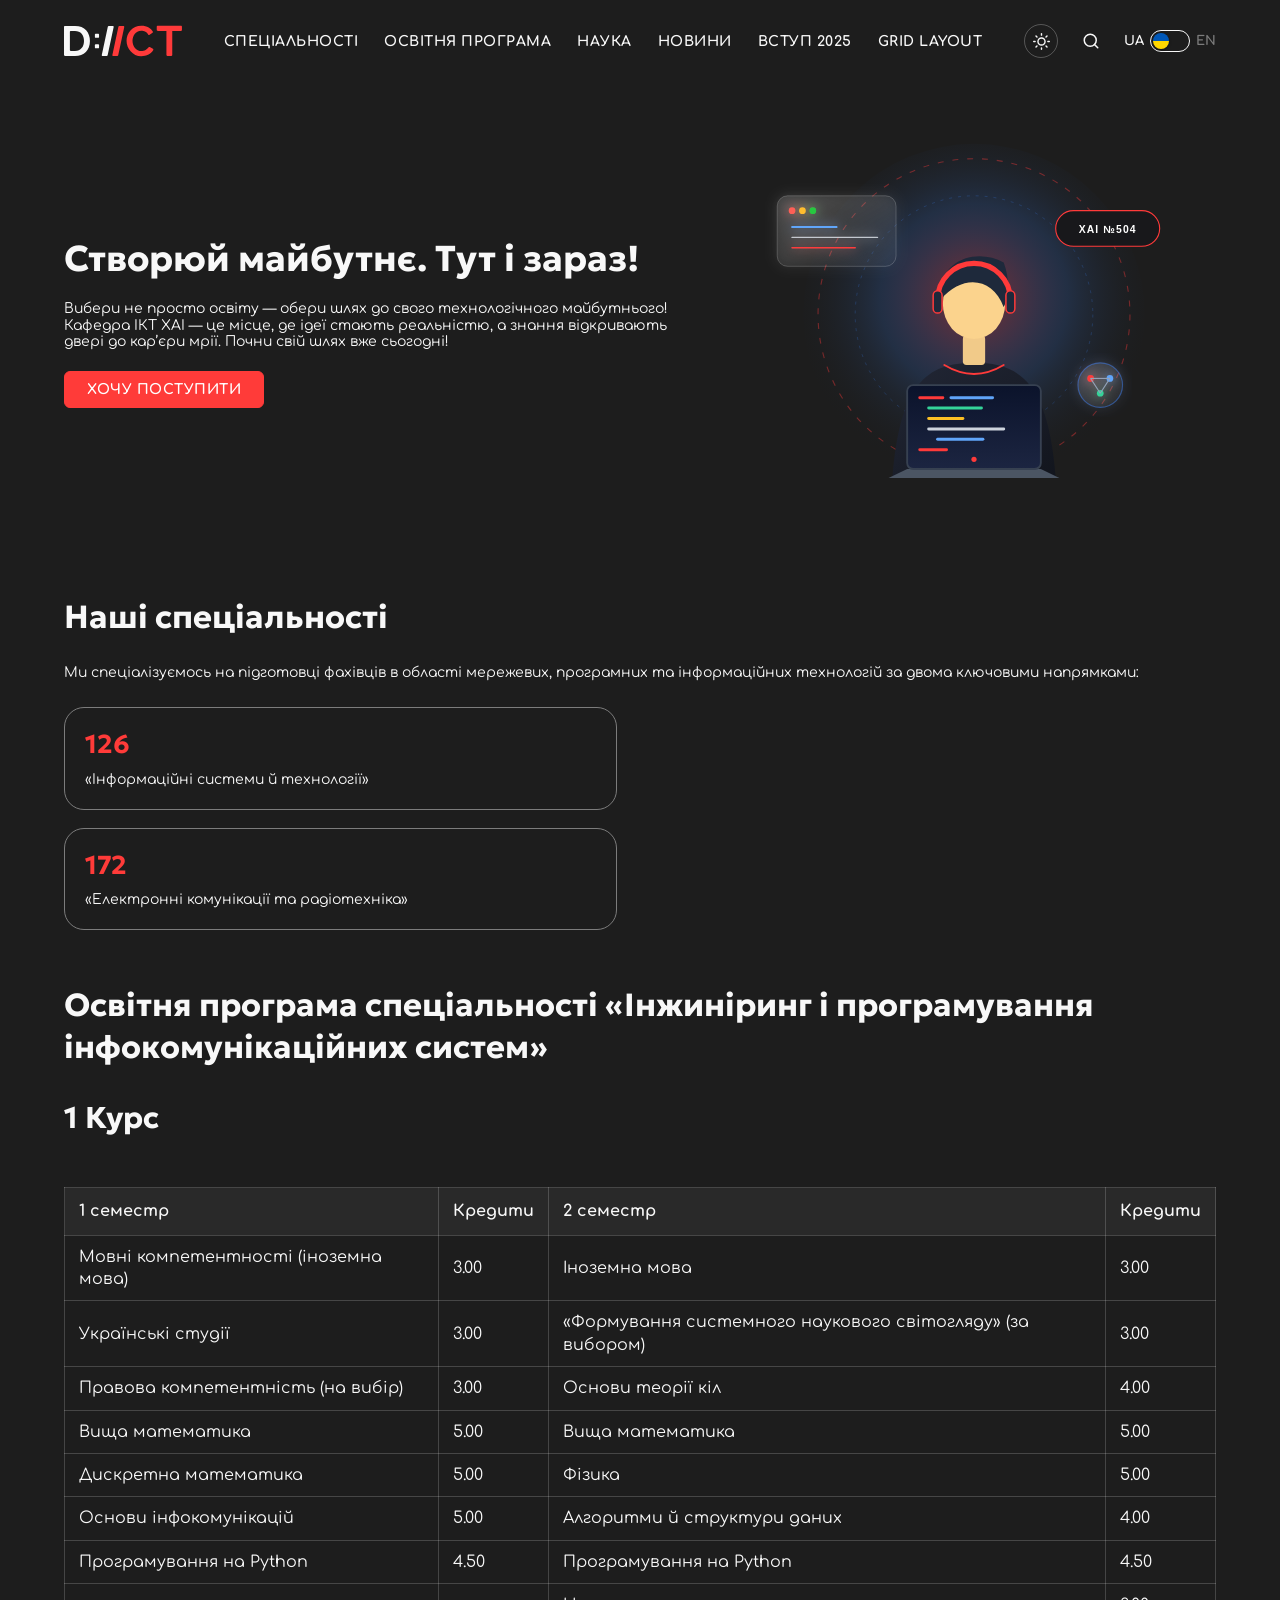
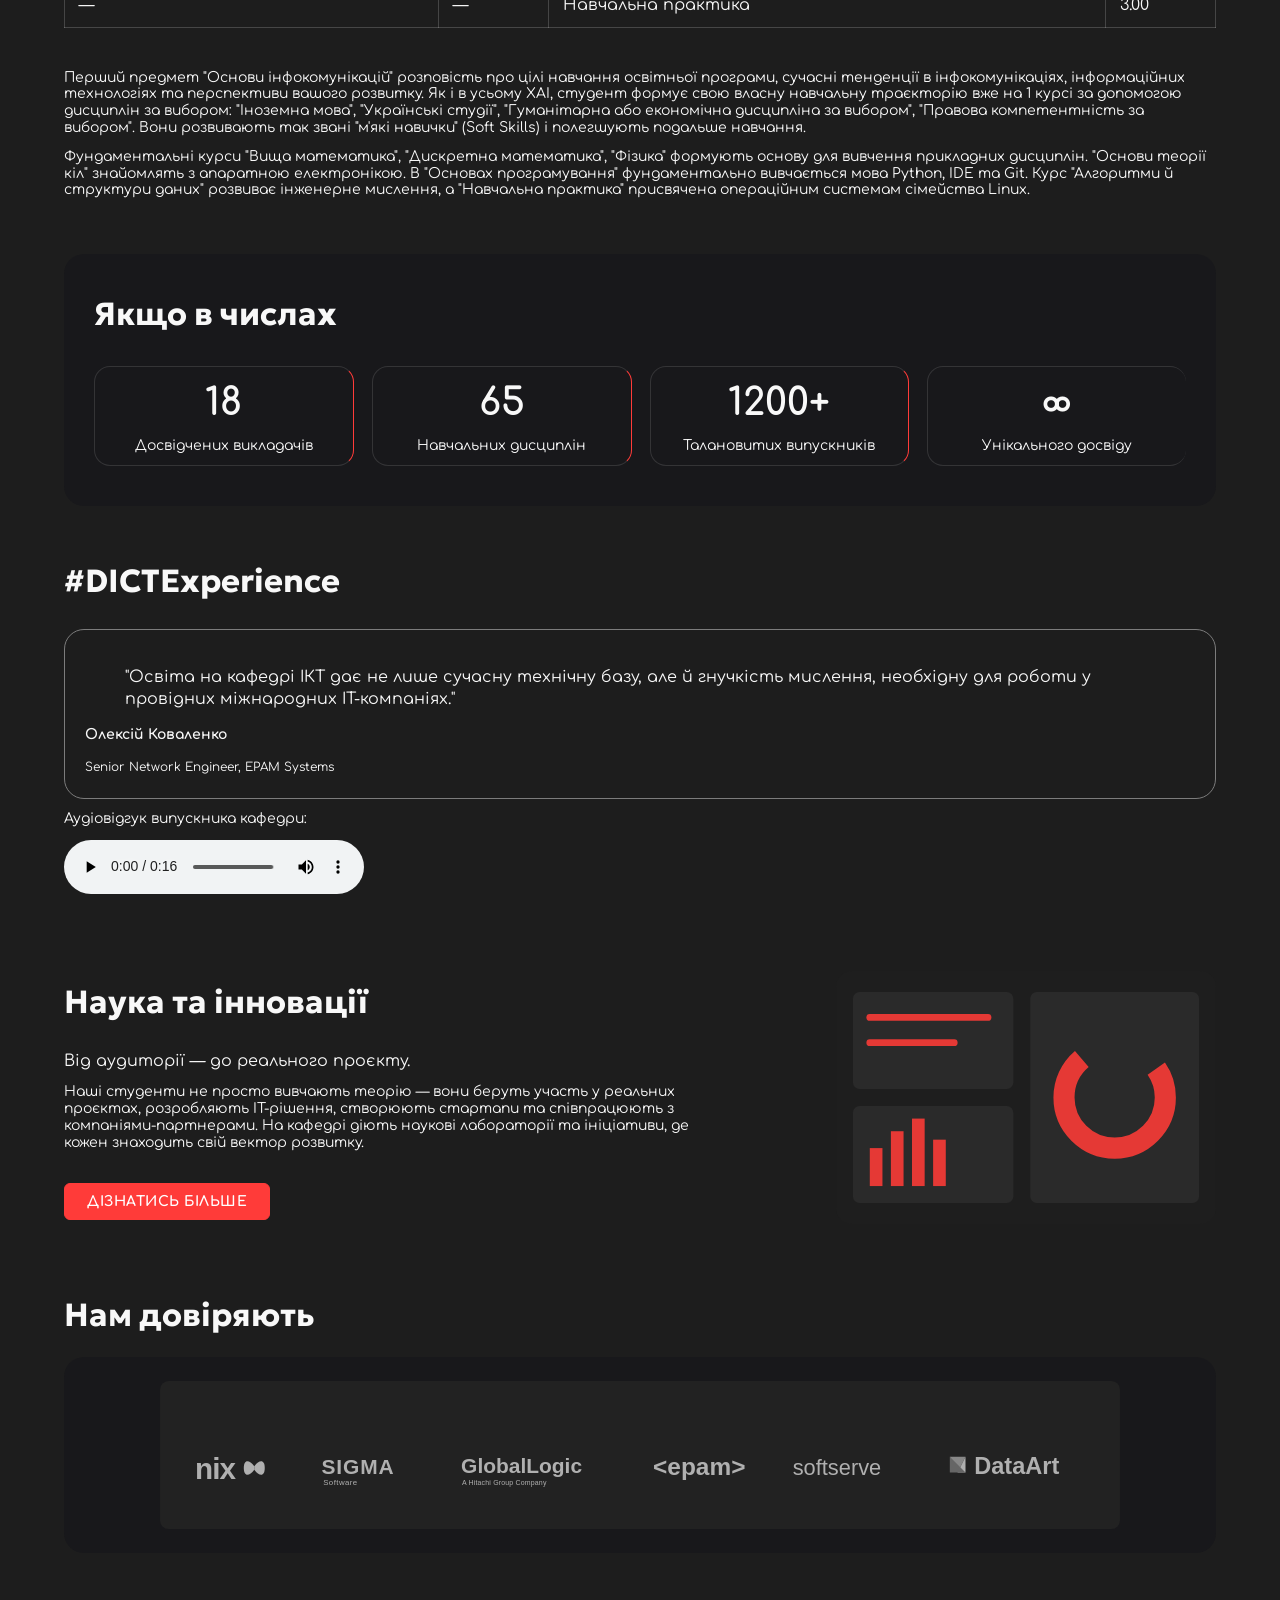
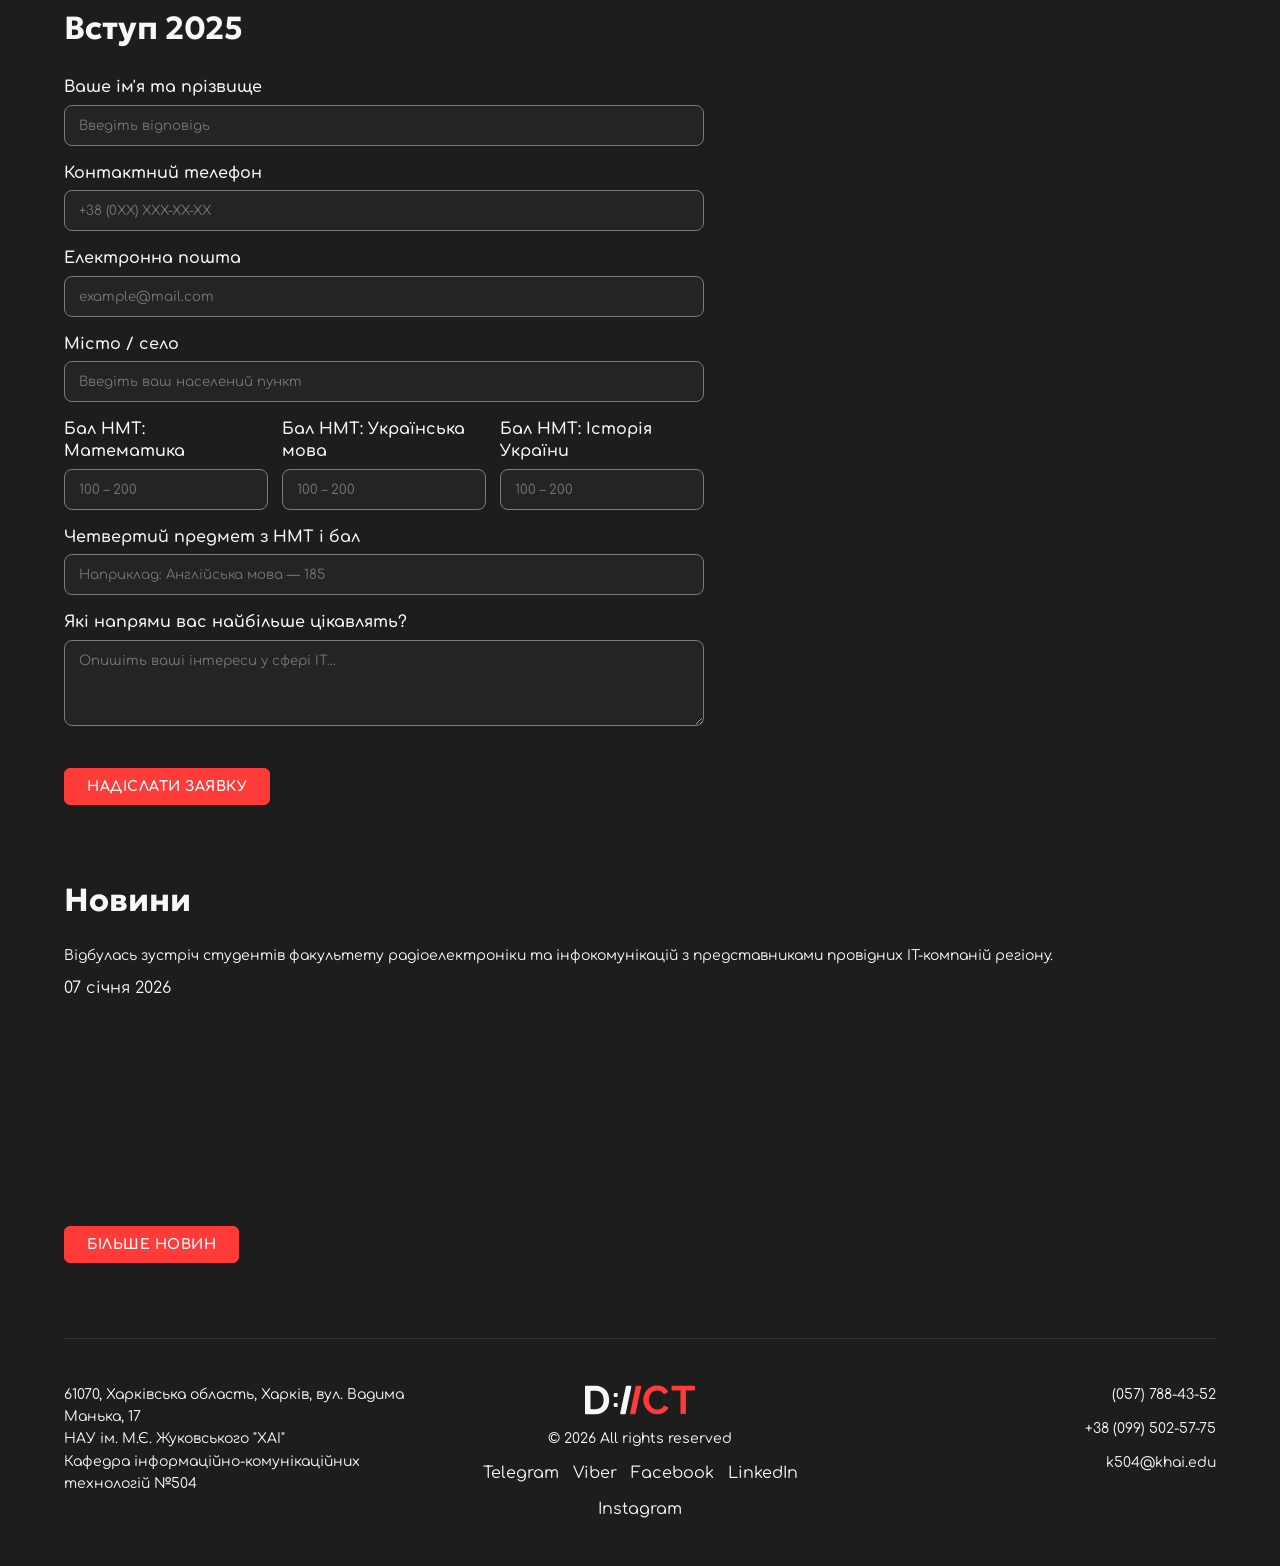
==== commit d36a1188: "PR10: Add Mobile-first responsive design, media queries, burger menu and fluid units" ====
--- a/index.html
+++ b/index.html
@@ -22,7 +22,10 @@
         </a>
 
         <nav>
-            <ul class="main-menu">
+            <div class="burger-menu">
+                <button type="button" class="menu-toggle button" id="burger-btn" data-i18n="menu_btn">Меню</button>
+            </div>
+            <ul class="main-menu" id="main-menu">
                 <li><a href="#specialties" class="menu-link" data-i18n="nav_specialties">СПЕЦІАЛЬНОСТІ</a></li>
                 <li><a href="#curriculum" class="menu-link" data-i18n="nav_curriculum">ОСВІТНЯ ПРОГРАМА</a></li>
                 <li><a href="#science" class="menu-link" data-i18n="nav_science">НАУКА</a></li>
--- a/css/main.css
+++ b/css/main.css
@@ -97,14 +97,101 @@
   background: var(--primary-color);
   color: var(--primary-text-color);
   font-family: "Comfortaa", sans-serif;
+  font-size: 14px;
+  line-height: 1.4;
+  width: 100%;
   max-width: 1200px;
   margin: 0 auto;
-  padding: 0 24px;
+  padding: 0 16px;
   transition: background-color 0.25s ease, color 0.25s ease;
 }
 
+h1 {
+  font-size: 28px;
+  line-height: 1.25;
+}
+
+h2 {
+  font-size: 26px;
+  line-height: 1.3;
+}
+
+h3 {
+  font-size: 24px;
+  line-height: 1.3;
+}
+
+h4 {
+  font-size: 22px;
+  line-height: 1.35;
+}
+
+h5 {
+  font-size: 20px;
+  line-height: 1.35;
+}
+
+h6 {
+  font-size: 18px;
+  line-height: 1.4;
+}
+
+@media (min-width: 796px) {
+  body {
+    font-size: 16px;
+    line-height: 1.4;
+    padding: 0 24px;
+  }
+  h1 {
+    font-size: 32px;
+  }
+  h2 {
+    font-size: 28px;
+  }
+  h3 {
+    font-size: 26px;
+  }
+  h4 {
+    font-size: 24px;
+  }
+  h5 {
+    font-size: 22px;
+  }
+  h6 {
+    font-size: 20px;
+  }
+}
+@media (min-width: 1200px) {
+  body {
+    font-size: 16px;
+    line-height: 1.4;
+  }
+  h1 {
+    font-size: 36px;
+  }
+  h2 {
+    font-size: 32px;
+  }
+  h3 {
+    font-size: 30px;
+  }
+  h4 {
+    font-size: 28px;
+  }
+  h5 {
+    font-size: 24px;
+  }
+  h6 {
+    font-size: 22px;
+  }
+}
 section {
-  margin: 55px 0;
+  margin: 40px 0;
+}
+@media (min-width: 796px) {
+  section {
+    margin: 55px 0;
+  }
 }
 
 .button,
@@ -117,7 +204,7 @@
   width: fit-content;
   padding: 10px 22px;
   border-radius: 6px;
-  margin: 25px 0;
+  margin: 20px 0;
   border: 1px solid var(--red-color);
   font-family: "Comfortaa", sans-serif;
   font-weight: 700;
@@ -128,13 +215,6 @@
   text-decoration: none !important;
   transition: all 0.25s ease-in-out;
 }
-.button p,
-button p,
-input[type=submit] p,
-.btn p,
-a.btn p {
-  margin: 0;
-}
 .button:hover,
 button:hover,
 input[type=submit]:hover,
@@ -145,71 +225,137 @@
   box-shadow: 0 4px 12px rgba(255, 59, 57, 0.25);
   transform: translateY(-1px);
 }
-.button:focus,
-button:focus,
-input[type=submit]:focus,
-.btn:focus,
-a.btn:focus {
-  background: var(--primary-color);
-}
 
 #banner {
   width: 100%;
-  min-height: 520px;
-  display: flex !important;
-  flex-direction: row !important;
-  align-items: center !important;
-  justify-content: space-between !important;
-  gap: 30px;
-  position: relative;
-  margin: 20px 0 60px 0;
+  display: flex;
+  flex-direction: column;
+  align-items: center;
+  gap: 28px;
+  margin: 20px 0 50px 0;
 }
 #banner .content-wrapper {
-  flex: 1 1 55%;
-  max-width: 620px;
+  width: 100%;
   display: flex;
   flex-direction: column;
-  gap: 25px;
+  gap: 20px;
   z-index: 2;
 }
 #banner .content-wrapper h1 {
   margin: 0;
-  font-size: 44px;
-  line-height: 1.2;
   font-weight: 700;
 }
 #banner .content-wrapper .description p {
   margin: 0;
-  font-size: 16px;
-  line-height: 1.6;
   color: var(--primary-text-color);
 }
 #banner .content-wrapper .button {
   margin: 0;
-  width: fit-content;
 }
 #banner .image-wrapper {
-  flex: 1 1 45%;
-  min-width: 340px;
-  display: flex !important;
-  justify-content: flex-end !important;
-  align-items: center !important;
-  z-index: 1;
+  width: 100%;
+  display: flex;
+  justify-content: center;
+  align-items: center;
 }
 #banner .image-wrapper img {
   width: 100%;
-  max-width: 480px;
+  max-width: 360px;
   height: auto;
-  min-height: 380px;
-  display: block !important;
+  display: block;
   object-fit: contain;
 }
-
+@media (min-width: 796px) {
+  #banner {
+    flex-direction: row;
+    justify-content: space-between;
+    min-height: 440px;
+  }
+  #banner .content-wrapper {
+    width: 55%;
+  }
+  #banner .image-wrapper {
+    width: 42%;
+    justify-content: flex-end;
+  }
+  #banner .image-wrapper img {
+    max-width: 100%;
+  }
+}
+
+#specialties .specialties-cards {
+  display: flex;
+  flex-direction: column;
+  gap: 20px;
+  margin-top: 24px;
+}
+#specialties .specialties-cards .specialty-card {
+  width: 100%;
+  background: #18181b;
+  border: 1px solid rgba(255, 255, 255, 0.12);
+  border-radius: 16px;
+  padding: 24px;
+}
+#specialties .specialties-cards .specialty-card h3 {
+  margin: 0 0 10px 0;
+  color: var(--red-color);
+}
+#specialties .specialties-cards .specialty-card p {
+  margin: 0;
+}
+@media (min-width: 796px) {
+  #specialties .specialties-cards {
+    flex-direction: row;
+  }
+  #specialties .specialties-cards .specialty-card {
+    width: 48%;
+  }
+}
+
+#in-numbers .cards-wrapper {
+  display: grid;
+  grid-template-columns: 1fr;
+  gap: 18px;
+  margin-top: 24px;
+}
+#in-numbers .cards-wrapper .card {
+  width: 100%;
+  background: #18181b;
+  border: 1px solid rgba(255, 255, 255, 0.12);
+  border-radius: 16px;
+  padding: 24px;
+  text-align: center;
+}
+#in-numbers .cards-wrapper .card .stat-number {
+  display: block;
+  font-size: 32px;
+  font-weight: 700;
+  color: var(--red-color);
+  margin-bottom: 8px;
+}
+#in-numbers .cards-wrapper .card p {
+  margin: 0;
+}
+@media (min-width: 796px) {
+  #in-numbers .cards-wrapper {
+    grid-template-columns: repeat(2, 1fr);
+  }
+}
+@media (min-width: 1200px) {
+  #in-numbers .cards-wrapper {
+    grid-template-columns: repeat(4, 1fr);
+  }
+}
+
+#curriculum .table-container {
+  width: 100%;
+  overflow-x: auto;
+}
 #curriculum table,
 #curriculum .curriculum-table {
   width: 100%;
   border-collapse: collapse;
-  margin: 25px 0 35px 0;
+  margin: 20px 0 30px 0;
   border: 1px solid rgba(255, 255, 255, 0.18);
   font-family: "Comfortaa", sans-serif;
 }
@@ -219,75 +365,66 @@
 }
 #curriculum table thead th,
 #curriculum .curriculum-table thead th {
-  font-family: "Comfortaa", sans-serif;
   font-weight: 700;
-  font-size: 15px;
-  color: var(--primary-text-color);
-  padding: 14px 18px;
+  color: var(--primary-text-color);
+  padding: 12px 14px;
   border: 1px solid rgba(255, 255, 255, 0.18);
   text-align: left;
 }
-#curriculum table thead th:nth-child(2), #curriculum table thead th:nth-child(4),
-#curriculum .curriculum-table thead th:nth-child(2),
-#curriculum .curriculum-table thead th:nth-child(4) {
-  width: 120px;
-}
-#curriculum table tbody tr,
-#curriculum .curriculum-table tbody tr {
-  transition: background-color 0.2s ease;
-}
-#curriculum table tbody tr:hover,
-#curriculum .curriculum-table tbody tr:hover {
-  background-color: rgba(255, 255, 255, 0.03);
-}
 #curriculum table tbody tr td,
 #curriculum .curriculum-table tbody tr td {
-  padding: 12px 18px;
+  padding: 10px 14px;
   border: 1px solid rgba(255, 255, 255, 0.18);
-  font-size: 14px;
-  color: var(--primary-text-color);
-  line-height: 1.4;
-}
-
-#science,
-section:has(img[src*=science]),
-section:has(img[src*=innovat]) {
-  display: flex;
-  align-items: center;
-  justify-content: space-between;
-  gap: 40px;
-  flex-wrap: wrap;
-}
-#science > div:first-child,
-section:has(img[src*=science]) > div:first-child,
-section:has(img[src*=innovat]) > div:first-child {
-  flex: 1 1 500px;
-}
-#science img,
-section:has(img[src*=science]) img,
-section:has(img[src*=innovat]) img {
-  flex: 0 1 360px;
-  max-width: 100%;
+  color: var(--primary-text-color);
+}
+
+#science {
+  display: flex;
+  flex-direction: column;
+  gap: 24px;
+}
+#science .science-content {
+  width: 100%;
+}
+#science .science-media {
+  width: 100%;
+}
+#science .science-media img {
+  width: 100%;
+  max-width: 380px;
   height: auto;
   border-radius: 16px;
   display: block;
-  transition: filter 0.25s ease;
+}
+@media (min-width: 796px) {
+  #science {
+    flex-direction: row;
+    align-items: center;
+    justify-content: space-between;
+  }
+  #science .science-content {
+    width: 56%;
+  }
+  #science .science-media {
+    width: 40%;
+    display: flex;
+    justify-content: flex-end;
+  }
 }
 
 #partners {
-  margin: 50px 0;
-  text-align: left;
+  margin: 45px 0;
 }
 #partners .partners-title {
-  font-size: 28px;
   font-weight: 700;
   margin: 0 0 20px 0;
   color: var(--primary-text-color);
 }
 #partners .partners-wrapper {
+  width: 100%;
   background: #18181b;
   border-radius: 20px;
-  padding: 30px;
+  padding: 24px;
   display: flex;
   justify-content: center;
   align-items: center;
@@ -299,24 +436,28 @@
   display: block;
 }
 
-[data-theme=light] #partners .partners-wrapper {
-  background: #e9ecef !important;
-}
-[data-theme=light] #partners .partners-wrapper img {
-  filter: invert(0.85);
-}
-
 #admission form {
-  max-width: 600px;
+  width: 100%;
+  max-width: 640px;
   display: flex;
   flex-direction: column;
   gap: 16px;
 }
+#admission form .form-grid-nmt {
+  display: grid;
+  grid-template-columns: 1fr;
+  gap: 14px;
+}
+@media (min-width: 796px) {
+  #admission form .form-grid-nmt {
+    grid-template-columns: repeat(3, 1fr);
+  }
+}
 #admission form label {
-  font-size: 14px;
-  font-weight: 500;
-  color: var(--primary-text-color);
-  margin-bottom: -6px;
+  display: block;
+  font-weight: 600;
+  margin-bottom: 6px;
+  color: var(--primary-text-color);
 }
 #admission form input[type=text],
 #admission form input[type=email],
@@ -327,12 +468,10 @@
   background: #242426;
   border: 1px solid var(--grey-color);
   border-radius: 8px;
-  padding: 12px 16px;
-  color: var(--primary-text-color);
-  font-size: 14px;
+  padding: 12px 14px;
+  color: var(--primary-text-color);
   font-family: inherit;
   outline: none;
-  transition: border-color 0.2s ease;
 }
 #admission form input[type=text]:focus,
 #admission form input[type=email]:focus,
@@ -341,16 +480,54 @@
 #admission form textarea:focus {
   border-color: var(--red-color);
 }
-#admission form input[type=text]::placeholder,
-#admission form input[type=email]::placeholder,
-#admission form input[type=tel]::placeholder,
-#admission form input[type=number]::placeholder,
-#admission form textarea::placeholder {
-  color: var(--silver-color);
-}
-#admission form textarea {
-  min-height: 100px;
-  resize: vertical;
+
+footer {
+  width: 100%;
+  padding: 30px 0;
+  border-top: 1px solid rgba(255, 255, 255, 0.12);
+  display: grid;
+  grid-template-columns: 1fr;
+  gap: 24px;
+  text-align: center;
+}
+footer .footer-col {
+  width: 100%;
+}
+footer .footer-center {
+  display: flex;
+  flex-direction: column;
+  align-items: center;
+  gap: 10px;
+}
+footer .footer-center .social-links {
+  display: flex;
+  flex-wrap: wrap;
+  justify-content: center;
+  gap: 14px;
+}
+footer .footer-center .social-links a {
+  color: var(--primary-text-color);
+  text-decoration: none;
+}
+footer .footer-center .social-links a:hover {
+  color: var(--red-color);
+}
+footer .footer-contacts a {
+  color: var(--primary-text-color);
+  text-decoration: none;
+}
+footer .footer-contacts a:hover {
+  color: var(--red-color);
+}
+@media (min-width: 1200px) {
+  footer {
+    grid-template-columns: repeat(3, 1fr);
+    text-align: left;
+    align-items: start;
+  }
+  footer .footer-contacts {
+    text-align: right;
+  }
 }
 
 [data-theme=light] .button,
@@ -362,14 +539,10 @@
   border-color: #e63533 !important;
   color: #ffffff !important;
 }
-[data-theme=light] .button:hover,
-[data-theme=light] button:hover,
-[data-theme=light] input[type=submit]:hover,
-[data-theme=light] .btn:hover,
-[data-theme=light] a.btn:hover {
-  background: #cf2a28 !important;
-  border-color: #cf2a28 !important;
-  box-shadow: 0 4px 12px rgba(230, 53, 51, 0.25);
+[data-theme=light] #specialties .specialties-cards .specialty-card,
+[data-theme=light] #in-numbers .cards-wrapper .card {
+  background: #ffffff;
+  border-color: rgba(0, 0, 0, 0.12);
 }
 [data-theme=light] #curriculum table,
 [data-theme=light] #curriculum .curriculum-table {
@@ -384,12 +557,8 @@
 [data-theme=light] #curriculum .curriculum-table td {
   border-color: rgba(0, 0, 0, 0.15);
 }
-[data-theme=light] #science .science-media img,
-[data-theme=light] section:has(img[src*=science]) img,
-[data-theme=light] section:has(img[src*=innovat]) img {
+[data-theme=light] #science .science-media img {
   filter: invert(0.9) hue-rotate(180deg) contrast(1.05);
-  border-radius: 16px;
-  box-shadow: 0 8px 24px rgba(0, 0, 0, 0.06);
 }
 [data-theme=light] #admission form input[type=text],
 [data-theme=light] #admission form input[type=email],
@@ -402,86 +571,119 @@
 [data-theme=light] #partners .partners-wrapper {
   background: #e9ecef !important;
 }
-[data-theme=light] #partners .partners-wrapper .partners-title {
-  color: #1d1d1d !important;
-}
-[data-theme=light] #partners .partners-wrapper .partners-logos img {
+[data-theme=light] #partners .partners-wrapper img {
   filter: invert(0.85);
 }
+[data-theme=light] footer {
+  border-top-color: rgba(0, 0, 0, 0.12);
+}
 
 header {
   width: 100%;
-  padding: 24px 0;
+  padding: 18px 0;
   box-sizing: border-box;
+  position: relative;
+  z-index: 100;
 }
 header .header-wrapper {
   width: 100%;
-  display: flex !important;
-  flex-direction: row !important;
-  align-items: center !important;
-  justify-content: space-between !important;
-  gap: 20px;
+  display: flex;
+  flex-direction: row;
+  align-items: center;
+  justify-content: space-between;
+  gap: 12px;
+  position: relative;
 }
 header .logo {
-  display: flex !important;
-  align-items: center !important;
+  display: flex;
+  align-items: center;
   flex-shrink: 0;
 }
 header .logo img {
-  height: 34px;
+  height: 28px;
   width: auto;
   display: block;
   transition: filter 0.2s ease;
 }
+@media (min-width: 796px) {
+  header .logo img {
+    height: 34px;
+  }
+}
 header nav {
-  display: flex !important;
-  align-items: center !important;
-  flex: 1 1 auto;
+  display: flex;
+  align-items: center;
+  margin-left: auto;
+}
+header nav .burger-menu {
+  width: fit-content;
+}
+header nav .burger-menu .menu-toggle {
+  margin: 0 !important;
+  padding: 8px 16px !important;
+  font-size: 13px !important;
+  border-radius: 6px;
+}
+header nav .main-menu {
+  margin: 0;
+  padding: 0;
+  list-style: none;
+  display: none;
+  flex-direction: row;
+  flex-wrap: wrap;
+  gap: 16px 22px;
   justify-content: center;
-}
-header nav .main-menu {
-  display: flex !important;
-  flex-direction: row !important;
-  align-items: center !important;
-  justify-content: center !important;
-  gap: 26px;
-  list-style: none !important;
-  margin: 0 !important;
-  padding: 0 !important;
+  font-weight: 700;
 }
 header nav .main-menu li {
-  display: inline-block !important;
-  margin: 0 !important;
+  margin: 0;
 }
 header nav .main-menu li .menu-link {
-  color: var(--primary-text-color) !important;
-  text-decoration: none !important;
-  font-size: 14px;
+  text-decoration: none;
+  color: var(--primary-text-color);
+  text-transform: uppercase;
+  font-size: 13px;
   font-weight: 700;
   letter-spacing: 0.5px;
-  text-transform: uppercase;
-  white-space: nowrap !important;
+  white-space: nowrap;
   transition: color 0.2s ease;
 }
-header nav .main-menu li .menu-link:hover {
-  color: var(--red-color) !important;
+header nav .main-menu li .menu-link:hover, header nav .main-menu li .menu-link.active-link {
+  color: var(--red-color);
+}
+header nav .main-menu.show {
+  display: flex;
+  position: absolute;
+  top: calc(100% + 12px);
+  left: 0;
+  width: 100%;
+  padding: 18px 20px;
+  background: #1c1c20;
+  border: 1px solid rgba(255, 255, 255, 0.15);
+  border-radius: 12px;
+  box-shadow: 0 12px 30px rgba(0, 0, 0, 0.45);
+  z-index: 999;
 }
 header .header-actions {
-  display: flex !important;
-  flex-direction: row !important;
-  align-items: center !important;
-  gap: 16px;
+  display: flex;
+  flex-direction: row;
+  align-items: center;
+  gap: 10px;
   flex-shrink: 0;
-  white-space: nowrap !important;
+}
+@media (min-width: 796px) {
+  header .header-actions {
+    gap: 16px;
+  }
 }
 header .header-actions .theme-toggle-btn {
   background: transparent !important;
   border: 1px solid rgba(255, 255, 255, 0.25) !important;
   border-radius: 50% !important;
-  width: 36px !important;
-  height: 36px !important;
-  min-width: 36px !important;
-  min-height: 36px !important;
+  width: 34px !important;
+  height: 34px !important;
+  min-width: 34px !important;
+  min-height: 34px !important;
   padding: 0 !important;
   margin: 0 !important;
   display: inline-flex !important;
@@ -493,8 +695,8 @@
   transition: border-color 0.2s ease, background-color 0.2s ease, color 0.2s ease;
 }
 header .header-actions .theme-toggle-btn svg {
-  width: 18px;
-  height: 18px;
+  width: 17px;
+  height: 17px;
   display: block;
 }
 header .header-actions .theme-toggle-btn .icon-sun {
@@ -513,36 +715,40 @@
   outline: none;
 }
 header .header-actions .search-btn {
-  display: inline-flex !important;
-  align-items: center !important;
-  justify-content: center !important;
-  width: 36px !important;
-  height: 36px !important;
-  border-radius: 50% !important;
-  color: var(--primary-text-color) !important;
-  text-decoration: none !important;
-  transition: all 0.2s ease-in-out;
-}
-header .header-actions .search-btn svg {
-  stroke: var(--primary-text-color);
-  transition: stroke 0.2s ease;
-}
-header .header-actions .search-btn:hover {
-  background: rgba(255, 59, 57, 0.1) !important;
-}
-header .header-actions .search-btn:hover svg {
-  stroke: var(--red-color);
+  display: none;
+}
+@media (min-width: 796px) {
+  header .header-actions .search-btn {
+    display: inline-flex;
+    align-items: center;
+    justify-content: center;
+    width: 34px;
+    height: 34px;
+    border-radius: 50%;
+    color: var(--primary-text-color);
+    text-decoration: none;
+    transition: all 0.2s ease-in-out;
+  }
+  header .header-actions .search-btn svg {
+    stroke: var(--primary-text-color);
+  }
+  header .header-actions .search-btn:hover {
+    background: rgba(255, 59, 57, 0.1);
+  }
+  header .header-actions .search-btn:hover svg {
+    stroke: var(--red-color);
+  }
 }
 header .header-actions .lang-switch-box {
-  display: inline-flex !important;
-  flex-direction: row !important;
-  align-items: center !important;
-  gap: 8px;
+  display: inline-flex;
+  flex-direction: row;
+  align-items: center;
+  gap: 6px;
   cursor: pointer;
   user-select: none;
 }
 header .header-actions .lang-switch-box .lang-label {
-  font-size: 14px;
+  font-size: 13px;
   font-weight: 700;
   color: var(--grey-color);
   transition: color 0.2s ease;
@@ -551,8 +757,8 @@
   color: var(--primary-text-color);
 }
 header .header-actions .lang-switch-box .lang-slider {
-  width: 44px;
-  height: 24px;
+  width: 40px;
+  height: 22px;
   border-radius: 100px;
   border: 1px solid var(--primary-text-color);
   background: transparent;
@@ -563,8 +769,8 @@
   box-sizing: border-box;
 }
 header .header-actions .lang-switch-box .lang-slider .lang-circle {
-  width: 18px;
-  height: 18px;
+  width: 16px;
+  height: 16px;
   border-radius: 50%;
   position: absolute;
   left: 2px;
@@ -573,12 +779,45 @@
   background: linear-gradient(180deg, #0057b7 50%, #ffd700 50%);
 }
 header .header-actions .lang-switch-box.is-en .lang-slider .lang-circle {
-  transform: translateX(20px);
+  transform: translateX(18px);
   background: #012169 url("data:image/svg+xml,%3Csvg xmlns='http://www.w3.org/2000/svg' viewBox='0 0 60 30'%3E%3CclipPath id='s'%3E%3Cpath d='M0,0 v30 h60 v-30 z'/%3E%3C/clipPath%3E%3CclipPath id='t'%3E%3Cpath d='M30,15 h30 v15 z v15 h-30 z h-30 v-15 z v-15 h30 z'/%3E%3C/clipPath%3E%3Cg clip-path='url(%23s)'%3E%3Cpath d='M0,0 v30 h60 v-30 z' fill='%23012169'/%3E%3Cpath d='M0,0 L60,30 M60,0 L0,30' stroke='%23fff' stroke-width='6'/%3E%3Cpath d='M0,0 L60,30 M60,0 L0,30' clip-path='url(%23t)' stroke='%23C8102E' stroke-width='4'/%3E%3Cpath d='M30,0 v30 M0,15 h60' stroke='%23fff' stroke-width='10'/%3E%3Cpath d='M30,0 v30 M0,15 h60' stroke='%23C8102E' stroke-width='6'/%3E%3C/g%3E%3C/svg%3E") center/cover no-repeat !important;
 }
 
+@media (min-width: 1200px) {
+  header {
+    padding: 24px 0;
+  }
+  header nav {
+    flex: 1 1 auto;
+    margin-left: 0;
+    justify-content: center;
+  }
+  header nav .burger-menu {
+    display: none;
+  }
+  header nav .main-menu,
+  header nav .main-menu.show {
+    display: flex;
+    position: static;
+    width: auto;
+    padding: 0;
+    background: transparent;
+    border: none;
+    box-shadow: none;
+    gap: 26px;
+  }
+  header nav .main-menu li .menu-link,
+  header nav .main-menu.show li .menu-link {
+    font-size: 14px;
+  }
+}
 [data-theme=light] .logo img {
   filter: invert(0.9) hue-rotate(180deg);
+}
+[data-theme=light] header nav .main-menu.show {
+  background: #ffffff;
+  border-color: rgba(0, 0, 0, 0.12);
+  box-shadow: 0 12px 28px rgba(0, 0, 0, 0.12);
 }
 [data-theme=light] header .header-actions .theme-toggle-btn {
   border-color: rgba(0, 0, 0, 0.25) !important;
@@ -767,18 +1006,20 @@
 }
 
 .grid-page-main {
-  margin: 30px 0 60px 0;
+  width: 100%;
+  margin: 24px 0 50px 0;
   display: grid;
-  gap: 30px;
+  grid-template-columns: 1fr;
+  gap: 24px;
 }
 .grid-page-main .grid-hero {
-  margin: 0;
-  padding-bottom: 18px;
+  width: 100%;
+  margin: 0;
+  padding-bottom: 16px;
   border-bottom: 1px solid rgba(255, 255, 255, 0.1);
 }
 .grid-page-main .grid-hero h1 {
   margin: 0 0 10px 0;
-  font-size: 38px;
   color: var(--primary-text-color);
 }
 .grid-page-main .grid-hero p {
@@ -787,81 +1028,102 @@
 }
 
 .grid-layout-wrapper {
+  width: 100%;
   display: grid;
-  grid-template-columns: 2.35fr 1fr;
-  gap: 24px;
+  grid-template-columns: 1fr;
+  gap: 20px;
   align-items: stretch;
 }
+@media (min-width: 796px) {
+  .grid-layout-wrapper {
+    grid-template-columns: 2fr 1fr;
+    gap: 24px;
+  }
+}
+@media (min-width: 1200px) {
+  .grid-layout-wrapper {
+    grid-template-columns: 2.4fr 1fr;
+  }
+}
 
 .grid-main-card {
+  width: 100%;
   background: #18181b;
   border: 1px solid rgba(255, 255, 255, 0.12);
   border-radius: 20px;
-  padding: 28px;
+  padding: 22px;
+}
+@media (min-width: 796px) {
+  .grid-main-card {
+    padding: 28px;
+  }
 }
 .grid-main-card h2 {
   margin: 0 0 14px 0;
-  font-size: 26px;
 }
 .grid-main-card > p {
-  margin: 0 0 28px 0;
-  line-height: 1.6;
-  font-size: 15px;
+  margin: 0 0 24px 0;
   color: var(--primary-text-color);
 }
 
 .gallery-block h3 {
-  margin: 0 0 18px 0;
-  font-size: 20px;
+  margin: 0 0 16px 0;
 }
 .gallery-block .grid-gallery {
+  width: 100%;
   display: grid;
-  grid-template-columns: repeat(2, 1fr);
-  gap: 18px;
+  grid-template-columns: 1fr;
+  gap: 16px;
+}
+@media (min-width: 796px) {
+  .gallery-block .grid-gallery {
+    grid-template-columns: repeat(2, 1fr);
+    gap: 18px;
+  }
 }
 .gallery-block .grid-gallery .gallery-card {
+  width: 100%;
   margin: 0;
   background: #222226;
   border: 1px solid rgba(255, 255, 255, 0.1);
   border-radius: 14px;
-  padding: 20px;
+  padding: 18px;
   display: grid;
-  grid-template-rows: 130px auto;
-  gap: 14px;
+  grid-template-rows: 120px auto;
+  gap: 12px;
   place-items: center;
-  transition: transform 0.2s ease, border-color 0.2s ease, box-shadow 0.2s ease;
+  transition: transform 0.2s ease, border-color 0.2s ease;
 }
 .gallery-block .grid-gallery .gallery-card:hover {
   transform: translateY(-3px);
   border-color: var(--red-color);
-  box-shadow: 0 8px 20px rgba(255, 59, 57, 0.12);
 }
 .gallery-block .grid-gallery .gallery-card .card-media {
   width: 100%;
-  height: 130px;
+  height: 120px;
   display: grid;
   place-items: center;
 }
 .gallery-block .grid-gallery .gallery-card .card-media img {
+  width: auto;
   max-width: 90%;
-  max-height: 120px;
+  max-height: 110px;
   object-fit: contain;
   display: block;
   border-radius: 8px;
-  transition: filter 0.25s ease;
 }
 .gallery-block .grid-gallery .gallery-card figcaption {
-  font-size: 14px;
   font-weight: 700;
   color: var(--primary-text-color);
   text-align: center;
 }
 
 .grid-sidebar-card {
+  width: 100%;
   background: #18181b;
   border: 1px solid rgba(255, 255, 255, 0.12);
   border-radius: 20px;
-  padding: 24px;
+  padding: 22px;
   display: flex;
   flex-direction: column;
   justify-content: space-between;
@@ -869,17 +1131,14 @@
 }
 .grid-sidebar-card .sidebar-top {
   display: grid;
-  gap: 16px;
+  gap: 14px;
 }
 .grid-sidebar-card h3 {
   margin: 0;
-  font-size: 20px;
-  color: var(--primary-text-color);
-}
-.grid-sidebar-card > p {
-  margin: -8px 0 0 0;
-  font-size: 13px;
-  line-height: 1.5;
+  color: var(--primary-text-color);
+}
+.grid-sidebar-card p {
+  margin: 0;
   color: var(--silver-color);
 }
 .grid-sidebar-card .sidebar-links {
@@ -891,12 +1150,11 @@
 }
 .grid-sidebar-card .sidebar-links li a {
   display: block;
-  padding: 11px 14px;
+  padding: 10px 14px;
   border-radius: 10px;
   background: rgba(255, 255, 255, 0.04);
   color: var(--primary-text-color);
   text-decoration: none;
-  font-size: 13px;
   font-weight: 600;
   transition: all 0.2s ease;
 }
@@ -916,13 +1174,11 @@
 .grid-sidebar-card .sidebar-badge .badge-title {
   display: block;
   font-weight: 700;
-  font-size: 15px;
   color: var(--red-color);
   margin-bottom: 4px;
 }
 .grid-sidebar-card .sidebar-badge p {
   margin: 0;
-  font-size: 12px;
   color: var(--primary-text-color);
 }
 
@@ -945,25 +1201,11 @@
 [data-theme=light] .gallery-block .grid-gallery .gallery-card img.invert-on-light {
   filter: invert(0.9) hue-rotate(180deg);
 }
-[data-theme=light] .grid-sidebar-card > p {
+[data-theme=light] .grid-sidebar-card p {
   color: #555555;
 }
 [data-theme=light] .grid-sidebar-card .sidebar-links li a {
   background: #f4f5f7;
 }
-[data-theme=light] .grid-sidebar-card .sidebar-links li a:hover {
-  background: rgba(230, 53, 51, 0.1);
-}
-
-@media (max-width: 860px) {
-  .grid-layout-wrapper {
-    grid-template-columns: 1fr;
-  }
-}
-@media (max-width: 576px) {
-  .gallery-block .grid-gallery {
-    grid-template-columns: 1fr;
-  }
-}
 
 /*# sourceMappingURL=main.css.map */
